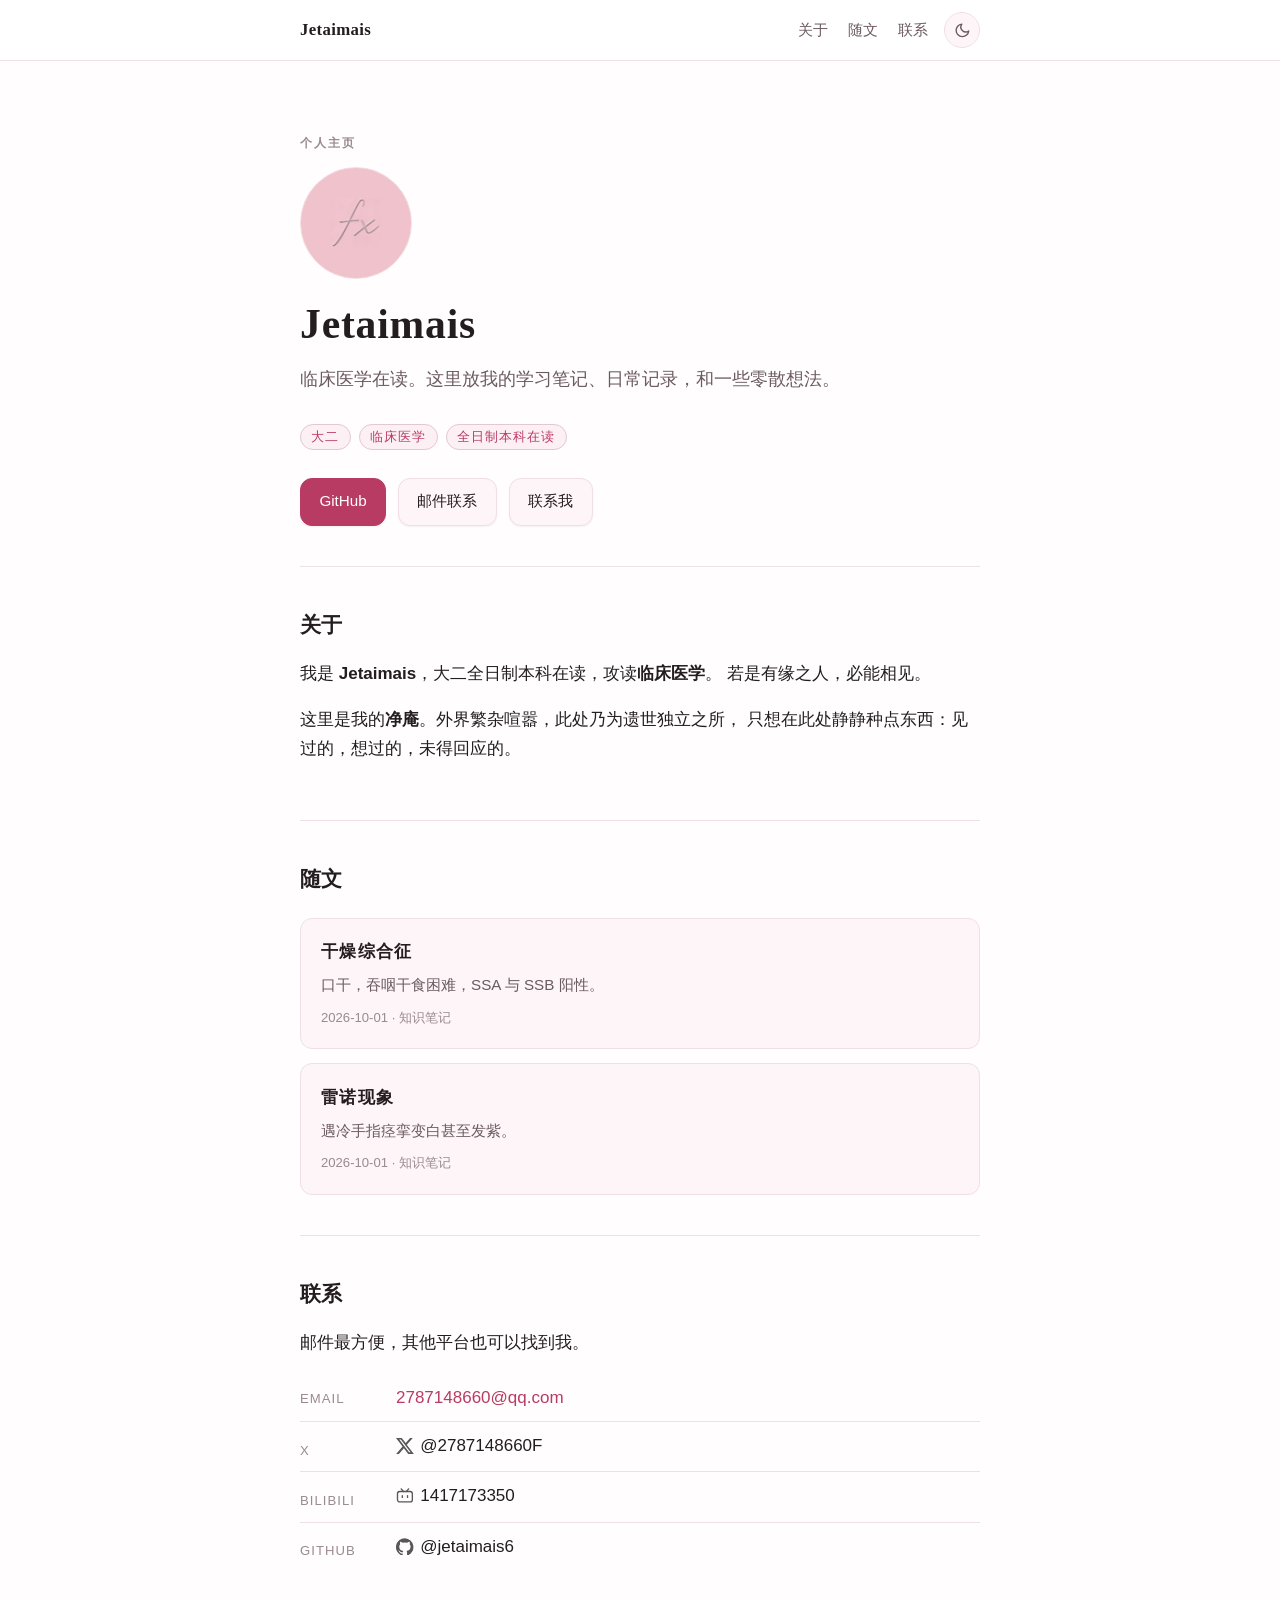
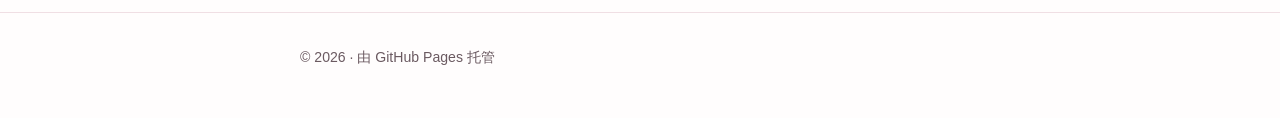
==== index.html @ 8ad76a88 "显示名称改为 Jetaimais（账号 ID 与域名保持 jetaimais6）" ====
<!DOCTYPE html>
<html lang="zh-CN">
<head>
<meta charset="UTF-8">
<meta name="viewport" content="width=device-width, initial-scale=1.0">

<!-- 防主题闪烁：必须在 CSS 之前同步执行，不能改成 defer/async -->
<script>
  (function () {
    try {
      var t = localStorage.getItem('theme');
      if (t === 'light' || t === 'dark') {
        document.documentElement.setAttribute('data-theme', t);
      }
    } catch (e) {}
  })();
</script>

<!-- ============ SEO ============ -->
<title>Jetaimais · 个人主页</title>
<meta name="description" content="Jetaimais —— 临床医学在读。学习笔记、日常记录与零散想法。">
<meta name="author" content="Jetaimais">
<link rel="canonical" href="https://jetaimais6.github.io/">
<meta name="theme-color" content="#fffdfd" media="(prefers-color-scheme: light)">
<meta name="theme-color" content="#1a1417" media="(prefers-color-scheme: dark)">
<meta name="robots" content="index, follow">

<!-- ============ 社交分享卡片 ============ -->
<meta property="og:type" content="website">
<meta property="og:site_name" content="Jetaimais">
<meta property="og:title" content="Jetaimais · 个人主页">
<meta property="og:description" content="临床医学在读。学习笔记、日常记录与零散想法。">
<meta property="og:url" content="https://jetaimais6.github.io/">
<meta property="og:image" content="https://jetaimais6.github.io/assets/og-image.png">
<meta property="og:image:width" content="1200">
<meta property="og:image:height" content="630">
<meta property="og:image:alt" content="Jetaimais 的个人主页">
<meta property="og:locale" content="zh_CN">

<!-- Twitter 用 summary_large_image 才会显示大图 -->
<meta name="twitter:card" content="summary_large_image">
<meta name="twitter:title" content="Jetaimais · 个人主页">
<meta name="twitter:description" content="临床医学在读。学习笔记、日常记录与零散想法。">
<meta name="twitter:image" content="https://jetaimais6.github.io/assets/og-image.png">

<!-- ============ 图标 ============ -->
<link rel="icon" type="image/svg+xml" href="assets/favicon.svg">
<link rel="apple-touch-icon" href="assets/favicon.svg">

<!-- ============ 样式 ============ -->
<!-- 预加载：让浏览器在解析到 <link> 之前就开始下载这两个关键 CSS，
     少一个往返延迟。CSS 是渲染阻塞资源，这一步对首屏影响最直接。 -->
<link rel="preload" href="assets/tokens.css" as="style">
<link rel="preload" href="assets/style.css" as="style">
<link rel="stylesheet" href="assets/tokens.css">
<link rel="stylesheet" href="assets/style.css">

<!-- 主题切换：defer 让它与 HTML 并行下载，且不阻塞渲染 -->
<script src="assets/theme.js" defer></script>

<!-- ============ 结构化数据（帮助搜索引擎理解你是谁） ============ -->
<script type="application/ld+json">
{
  "@context": "https://schema.org",
  "@type": "WebSite",
  "name": "Jetaimais",
  "alternateName": "Jetaimais 的个人主页",
  "description": "临床医学在读。学习笔记、日常记录与零散想法。",
  "url": "https://jetaimais6.github.io/",
  "inLanguage": "zh-CN",
  "author": {
    "@type": "Person",
    "name": "Jetaimais",
    "alternateName": "jetaimais6",
    "jobTitle": "临床医学在读本科生",
    "description": "大二全日制本科在读，攻读临床医学。",
    "url": "https://jetaimais6.github.io/",
    "email": "2787148660@qq.com",
    "sameAs": [
      "https://github.com/jetaimais6",
      "https://x.com/2787148660F",
      "https://space.bilibili.com/1417173350"
    ]
  },
  "contactPoint": {
    "@type": "ContactPoint",
    "email": "2787148660@qq.com",
    "contactType": "个人联系"
  }
}
</script>
</head>
<body>

<!-- 无障碍：键盘用户可用 Tab 直接跳到正文 -->
<a class="skip-link" href="#main">跳到正文</a>

<header class="site-header">
  <div class="wrap header-inner">
    <a class="brand" href="/">Jetaimais</a>

    <nav class="site-nav" aria-label="主导航">
      <a href="#about">关于</a>
      <a href="#essays">随文</a>
      <a href="#contact">联系</a>
    </nav>

    <button class="theme-toggle" type="button" aria-label="切换主题">
      <!-- 月亮：浅色模式点击可切到深色 -->
      <svg class="icon-moon" viewBox="0 0 24 24" fill="none" stroke="currentColor"
           stroke-width="2" stroke-linecap="round" stroke-linejoin="round" aria-hidden="true">
        <path d="M21 12.79A9 9 0 1 1 11.21 3 7 7 0 0 0 21 12.79z"/>
      </svg>
      <!-- 太阳：深色模式点击可切到浅色 -->
      <svg class="icon-sun" viewBox="0 0 24 24" fill="none" stroke="currentColor"
           stroke-width="2" stroke-linecap="round" stroke-linejoin="round" aria-hidden="true">
        <circle cx="12" cy="12" r="4"/>
        <path d="M12 2v2M12 20v2M4.93 4.93l1.41 1.41M17.66 17.66l1.41 1.41M2 12h2M20 12h2M6.34 17.66l-1.41 1.41M19.07 4.93l-1.41 1.41"/>
      </svg>
    </button>
  </div>
</header>

<main id="main">
  <div class="wrap">

    <!-- ============ 首屏 ============ -->
    <section class="hero">
      <p class="eyebrow">个人主页</p>

      <img class="avatar" src="assets/avatar.jpg" alt="Jetaimais 的头像" width="112" height="112">

      <h1>Jetaimais</h1>

      <p class="lead">
        临床医学在读。这里放我的学习笔记、日常记录，和一些零散想法。
      </p>

      <p class="status" role="note">
        <span class="badge">大二</span>
        <span class="badge">临床医学</span>
        <span class="badge">全日制本科在读</span>
      </p>

      <div class="hero-actions">
        <a class="btn btn-primary" href="https://github.com/jetaimais6" rel="me noopener" target="_blank">GitHub</a>
        <!-- 邮件直达按钮：同样由脚本拼接地址（防爬虫）。
             无脚本时 <noscript> 文字为空，由 CSS ::after 补上「邮件联系」。 -->
        <a class="btn js-email" href="#" data-u="2787148660" data-d="qq.com" data-label="邮件联系" rel="me">加载中…</a>
        <noscript><a class="btn noscript-email" href="mailto:2787148660@qq.com"></a></noscript>
        <a class="btn" href="#contact">联系我</a>
      </div>
    </section>

    <!-- ============ 关于 ============ -->
    <section id="about" class="section">
      <h2>关于</h2>
      <p>
        我是 <strong>Jetaimais</strong>，大二全日制本科在读，攻读<strong>临床医学</strong>。
        若是有缘之人，必能相见。
      </p>
      <p>
        这里是我的<strong>净庵</strong>。外界繁杂喧嚣，此处乃为遗世独立之所，
        只想在此处静静种点东西：见过的，想过的，未得回应的。
      </p>
    </section>

    <!-- ============ 随文 ============ -->
    <section id="essays" class="section">
      <h2>随文</h2>

      <ul class="card-list">
        <li class="card">
          <h3><a href="posts/sjogren-syndrome.html">干燥综合征</a></h3>
          <p>口干，吞咽干食困难，SSA 与 SSB 阳性。</p>
          <p class="meta"><time datetime="2026-10-01">2026-10-01</time> · 知识笔记</p>
        </li>
        <li class="card">
          <h3><a href="posts/raynaud-phenomenon.html">雷诺现象</a></h3>
          <p>遇冷手指痉挛变白甚至发紫。</p>
          <p class="meta"><time datetime="2026-10-01">2026-10-01</time> · 知识笔记</p>
        </li>
      </ul>
    </section>

    <!-- ============ 联系 ============ -->
    <section id="contact" class="section">
      <h2>联系</h2>
      <p>邮件最方便，其他平台也可以找到我。</p>
      <ul class="link-list">
        <li>
          <span class="k">Email</span>
          <!-- 邮箱由脚本拼接填入（防爬虫抓取）。无脚本时由下方 noscript 回退。 -->
          <a class="js-email" href="#" data-u="2787148660" data-d="qq.com" rel="me">加载中…</a>
          <noscript><a href="mailto:2787148660@qq.com">2787148660@qq.com</a></noscript>
        </li>
        <li>
          <span class="k">X</span>
          <a href="https://x.com/2787148660F" target="_blank" rel="me noopener" class="icon-link">
            <svg viewBox="0 0 24 24" fill="currentColor" aria-hidden="true" focusable="false"><path d="M18.9 1.2h3.7l-8.1 9.3L24 22.8h-7.5l-5.9-7.7-6.7 7.7H.2l8.6-9.9L0 1.2h7.7l5.3 7 6-7zm-1.3 19.4h2L6.5 3.3H4.4l13.2 17.3z"/></svg>
            <span>@2787148660F</span>
          </a>
        </li>
        <li>
          <span class="k">Bilibili</span>
          <a href="https://space.bilibili.com/1417173350" target="_blank" rel="me noopener" class="icon-link">
            <svg viewBox="0 0 24 24" fill="none" stroke="currentColor" stroke-width="1.8" stroke-linecap="round" stroke-linejoin="round" aria-hidden="true" focusable="false"><rect x="2" y="6" width="20" height="14" rx="3"/><path d="M7 2.5 10 6M17 2.5 14 6"/><path d="M8.5 11.5v2.5M15.5 11.5v2.5"/></svg>
            <span>1417173350</span>
          </a>
        </li>
        <li>
          <span class="k">GitHub</span>
          <a href="https://github.com/jetaimais6" target="_blank" rel="me noopener" class="icon-link">
            <svg viewBox="0 0 24 24" fill="currentColor" aria-hidden="true" focusable="false"><path d="M12 .3a12 12 0 0 0-3.8 23.4c.6.1.8-.3.8-.6v-2.2c-3.3.7-4-1.6-4-1.6-.6-1.4-1.4-1.8-1.4-1.8-1.1-.8.1-.8.1-.8 1.2.1 1.9 1.3 1.9 1.3 1.1 1.9 2.8 1.3 3.5 1 .1-.8.4-1.3.8-1.6-2.7-.3-5.5-1.3-5.5-5.9 0-1.3.5-2.4 1.2-3.2-.1-.3-.5-1.5.1-3.2 0 0 1-.3 3.3 1.2a11.5 11.5 0 0 1 6 0c2.3-1.5 3.3-1.2 3.3-1.2.6 1.7.2 2.9.1 3.2.8.8 1.2 1.9 1.2 3.2 0 4.6-2.8 5.6-5.5 5.9.4.4.8 1.1.8 2.2v3.3c0 .3.2.7.8.6A12 12 0 0 0 12 .3z"/></svg>
            <span>@jetaimais6</span>
          </a>
        </li>
      </ul>
    </section>

  </div>
</main>

<footer class="site-footer">
  <div class="wrap">
    <!-- 年份自动更新 -->
    <p>© <span id="year">2026</span> · 由 GitHub Pages 托管</p>
  </div>
</footer>

<script>
  /* 页脚年份自动更新 */
  document.getElementById('year').textContent = new Date().getFullYear();

  /* 邮箱链接：把用户名与域名拼成完整地址。
     直接写在 HTML 里的 mailto 地址会被垃圾邮件爬虫批量抓取，
     所以拆成 data-u / data-d 两段，运行时再合成。
     带 data-label 的（如首屏按钮）显示为按钮文字，否则显示完整邮箱。 */
  (function () {
    var links = document.querySelectorAll('.js-email');
    for (var i = 0; i < links.length; i++) {
      var el = links[i];
      var addr = el.getAttribute('data-u') + '\u0040' + el.getAttribute('data-d');
      var label = el.getAttribute('data-label');
      el.setAttribute('href', 'mailto:' + addr);
      el.textContent = label || addr;
      if (label) el.setAttribute('title', addr);   /* 悬停可见完整邮箱 */
    }
  })();
</script>

</body>
</html>
---- assets/tokens.css ----
/* ============================================================
   tokens.css —— 设计令牌（Design Tokens）
   参考 AnAcretiondisk9986.github.io 的做法：用「语义化」变量名，
   描述「这是什么」，而不是「这是什么颜色」。
   这样换主题时只改这一处，全站自动跟随。
   ============================================================ */

/* ---------- 浅色主题 ---------- */
:root {
  /* 声明本页配色模式：让滚动条、表单控件、默认背景也跟随 */
  color-scheme: light;

  /* 表面（背景层）—— 带极淡粉调，与头像呼应 */
  --surface:          #fffdfd;
  --surface-raised:   #fdf5f7;   /* 卡片、按钮底色 */
  --surface-sunken:   #f7eaee;   /* 更低的层级 */

  /* 文字 —— 暖调深灰，避免与粉色底冲突的冷灰 */
  --text:             #241d20;
  --text-muted:       #6b5a61;
  --text-faint:       #9a8a91;

  /* 线条 */
  --line:             #f0dfe4;
  --line-strong:      #e2c9d1;

  /* 强调色 —— 粉色系
     浅色主题用较深的玫瑰粉，保证白字对比度达标（≥4.5:1）
     深色主题用较亮的粉，保证在深底上可读 */
  --accent:           #b83b64;
  --accent-hover:     #9d2f53;
  --accent-text:      #ffffff;   /* 强调色之上的文字 */

  /* 粉色浅底（取自头像背景色 #efc1cb），用于标签、徽章等 */
  --surface-tint:     #fdf0f4;

  /* 效果 —— 阴影带一点粉，避免灰影在粉底上发脏 */
  --shadow-sm:        0 1px 2px rgba(90, 40, 58, .06);
  --shadow-md:        0 4px 14px rgba(90, 40, 58, .10);

  /* 尺寸 */
  --radius:           12px;
  --radius-sm:        8px;
  --measure:          720px;     /* 正文最大宽度 */
  --gutter:           1.25rem;
  --header-h:         3.75rem;

  /* 字体 */
  --font-sans: -apple-system, BlinkMacSystemFont, "Segoe UI", "PingFang SC",
               "Hiragino Sans GB", "Microsoft YaHei", "Helvetica Neue", Arial, sans-serif;
  --font-serif: "Noto Serif SC", "Source Han Serif SC", "Songti SC", STSong,
                SimSun, Georgia, serif;
  --font-mono: ui-monospace, SFMono-Regular, "SF Mono", Consolas,
               "Liberation Mono", Menlo, monospace;

  /* 字距：中文标题加宽字距会明显更精致（参考仓库大量使用 0.14–0.22em） */
  --track-label:      .08em;   /* 小标签 */
  --track-title:      .02em;   /* 大标题 */
  --track-eyebrow:    .16em;   /* 眉标（全大写小字） */

  /* 玻璃效果底色（支持 backdrop-filter 时使用） */
  --header-glass:     rgba(255, 255, 255, .88);
}

/* ---------- 深色主题 ----------
   优先跟随手动选择（html[data-theme="dark"]），
   没有手动选择时跟随系统设置 */
@media (prefers-color-scheme: dark) {
  :root:not([data-theme="light"]) {
    color-scheme: dark;
    --surface:        #1a1417;
    --surface-raised: #241a1f;
    --surface-sunken: #120d10;
    --text:           #f2e6ea;
    --text-muted:     #b5a0a8;
    --text-faint:     #857077;
    --line:           #362830;
    --line-strong:    #473640;
    --accent:         #ef8fae;
    --accent-hover:   #f4a7c0;
    --accent-text:    #2a1018;
    --surface-tint:   #2a1d23;
    --shadow-sm:      0 1px 2px rgba(0, 0, 0, .4);
    --shadow-md:      0 4px 14px rgba(0, 0, 0, .5);
    --header-glass:   rgba(26, 20, 23, .88);
  }
}

/* 手动强制深色：优先级最高 */
:root[data-theme="dark"] {
  color-scheme: dark;
  --surface:        #1a1417;
  --surface-raised: #241a1f;
  --surface-sunken: #120d10;
  --text:           #f2e6ea;
  --text-muted:     #b5a0a8;
  --text-faint:     #857077;
  --line:           #362830;
  --line-strong:    #473640;
  --accent:         #ef8fae;
  --accent-hover:   #f4a7c0;
  --accent-text:    #2a1018;
  --surface-tint:   #2a1d23;
  --shadow-sm:      0 1px 2px rgba(0, 0, 0, .4);
  --shadow-md:      0 4px 14px rgba(0, 0, 0, .5);
  --header-glass:   rgba(26, 20, 23, .88);
}

/* 手动强制浅色 */
:root[data-theme="light"] {
  color-scheme: light;
}
---- assets/style.css ----
/* ============================================================
   style.css —— 布局与组件
   颜色/间距/字体全部来自 tokens.css 的语义变量。
   想换配色，改 tokens.css，不要改这里。
   ============================================================ */

/* ---------- 基础 ---------- */
*, *::before, *::after { box-sizing: border-box; }

html {
  scroll-behavior: smooth;
  scroll-padding-top: calc(var(--header-h) + 1rem);  /* 锚点跳转避开吸顶导航 */
  -webkit-text-size-adjust: 100%;
}

body {
  margin: 0;
  background: var(--surface);
  color: var(--text);
  font-family: var(--font-sans);
  font-size: 17px;
  line-height: 1.75;
  -webkit-font-smoothing: antialiased;
  text-rendering: optimizeLegibility;
}

.wrap {
  max-width: var(--measure);
  margin-inline: auto;
  padding-inline: var(--gutter);
}

/* ---------- 链接 ---------- */
a { color: var(--accent); text-decoration: none; }
a:hover { color: var(--accent-hover); text-decoration: underline; }

:focus-visible {
  outline: 2px solid var(--accent);
  outline-offset: 3px;
  border-radius: var(--radius-sm);
}

/* 键盘用户跳过导航 */
.skip-link {
  position: fixed;
  top: -100px;
  left: var(--gutter);
  z-index: 100;
  background: var(--accent);
  color: var(--accent-text);
  padding: .6rem 1rem;
  border-radius: 0 0 var(--radius) var(--radius);
  transition: top .15s ease;
}
.skip-link:focus { top: 0; text-decoration: none; }

/* ---------- 页头 ---------- */
.site-header {
  position: sticky;
  top: 0;
  z-index: 20;
  background: var(--surface);
  border-bottom: 1px solid var(--line);
}

@supports (backdrop-filter: blur(10px)) {
  .site-header {
    background: var(--header-glass);
    backdrop-filter: saturate(180%) blur(10px);
  }
}

.header-inner {
  display: flex;
  align-items: center;
  gap: 1rem;
  min-height: var(--header-h);
}

.brand {
  font-family: var(--font-serif);
  font-weight: 700;
  font-size: 1.05rem;
  letter-spacing: var(--track-title);
  color: var(--text);
  margin-right: auto;      /* 把导航和按钮推到右侧 */
}
.brand:hover { text-decoration: none; color: var(--accent); }

.site-nav { display: flex; gap: 1.25rem; font-size: .95rem; }
.site-nav a { color: var(--text-muted); }
.site-nav a:hover { color: var(--accent); text-decoration: none; }

/* ---------- 主题切换按钮 ---------- */
.theme-toggle {
  display: inline-flex;
  align-items: center;
  justify-content: center;
  width: 2.25rem;
  height: 2.25rem;
  padding: 0;
  border: 1px solid var(--line);
  border-radius: 50%;
  background: var(--surface-raised);
  color: var(--text-muted);
  cursor: pointer;
  transition: color .15s ease, border-color .15s ease, transform .15s ease;
}
.theme-toggle:hover {
  color: var(--accent);
  border-color: var(--accent);
  transform: translateY(-1px);
}
.theme-toggle svg { width: 1.05rem; height: 1.05rem; display: block; }

/* 图标按当前主题显示其一：浅色显示月亮，深色显示太阳 */
.theme-toggle .icon-sun  { display: none; }
.theme-toggle .icon-moon { display: block; }
:root[data-theme="dark"] .theme-toggle .icon-sun  { display: block; }
:root[data-theme="dark"] .theme-toggle .icon-moon { display: none; }
@media (prefers-color-scheme: dark) {
  :root:not([data-theme="light"]) .theme-toggle .icon-sun  { display: block; }
  :root:not([data-theme="light"]) .theme-toggle .icon-moon { display: none; }
}

/* ---------- 眉标（小字标签） ---------- */
.eyebrow {
  font-size: .78rem;
  font-weight: 600;
  letter-spacing: var(--track-eyebrow);
  text-transform: uppercase;
  color: var(--text-faint);
  margin: 0 0 .75rem;
}

/* ---------- 首屏 ---------- */
.hero { padding: 4.5rem 0 2.5rem; }

.avatar {
  border-radius: 50%;
  object-fit: cover;
  margin-bottom: 1.25rem;
  display: block;
  border: 1px solid var(--line);
}

.hero h1 {
  font-family: var(--font-serif);
  font-size: clamp(1.9rem, 5vw, 2.6rem);
  line-height: 1.25;
  letter-spacing: var(--track-title);
  margin: 0 0 .85rem;
  text-wrap: balance;          /* 标题断行更均衡（支持的浏览器生效） */
}

.lead {
  font-size: 1.1rem;
  line-height: 1.8;
  color: var(--text-muted);
  margin: 0 0 1.75rem;
  max-width: 34em;
  text-wrap: pretty;
}
.lead strong { color: var(--text); font-weight: 600; }

/* ---------- 身份标签（大二 / 临床医学 …） ---------- */
.status {
  display: flex;
  flex-wrap: wrap;
  gap: .5rem;
  margin: 0 0 1.75rem;
}

.badge {
  font-size: .8rem;
  line-height: 1.6;
  padding: .1rem .65rem;
  border-radius: 999px;
  color: var(--accent);
  background: var(--surface-tint);
  border: 1px solid var(--line-strong);
  letter-spacing: var(--track-label);
}

/* ---------- 按钮 ---------- */
.hero-actions { display: flex; flex-wrap: wrap; gap: .75rem; }

.btn {
  display: inline-block;
  padding: .6rem 1.15rem;
  border: 1px solid var(--line);
  border-radius: var(--radius);
  color: var(--text);
  font-size: .95rem;
  font-weight: 500;
  background: var(--surface-raised);
  box-shadow: var(--shadow-sm);
  transition: transform .12s ease, border-color .12s ease, box-shadow .12s ease;
}
.btn:hover {
  text-decoration: none;
  transform: translateY(-1px);
  border-color: var(--accent);
  color: var(--accent);
  box-shadow: var(--shadow-md);
}

.btn-primary {
  background: var(--accent);
  border-color: var(--accent);
  color: var(--accent-text);
}
.btn-primary:hover {
  color: var(--accent-text);
  background: var(--accent-hover);
  border-color: var(--accent-hover);
}

/* 邮箱按钮：颜色与其它次要按钮一致，别让默认链接色破坏按钮外观 */
.btn.js-email { color: var(--text); }
.btn.js-email:hover { color: var(--accent); }

/* 无脚本回退：<noscript> 内文字为空，用 CSS 生成内容补上按钮文字。
   用 ::after 是因为脚本禁用时 :empty 仍会匹配，但纯文本放这儿不占位。 */
.noscript-email::after { content: "邮件联系"; }

/* ---------- 内容分区 ---------- */
.section {
  padding: 2.5rem 0;
  border-top: 1px solid var(--line);
}

.section h2 {
  font-family: var(--font-serif);
  font-size: 1.3rem;
  letter-spacing: var(--track-title);
  margin: 0 0 1rem;
}

.section p { margin: 0 0 1rem; }
.muted { color: var(--text-muted); font-size: .95rem; }

/* ---------- 技能标签 ---------- */
.tags {
  list-style: none;
  display: flex;
  flex-wrap: wrap;
  gap: .5rem;
  padding: 0;
  margin: 1.25rem 0 0;
}
.tags li {
  font-size: .85rem;
  padding: .25rem .7rem;
  border: 1px solid var(--line-strong);
  border-radius: 999px;
  color: var(--accent);
  background: var(--surface-tint);
  letter-spacing: var(--track-label);
}

/* ---------- 卡片列表 ---------- */
.card-list {
  list-style: none;
  padding: 0;
  margin: 1.25rem 0 0;
  display: grid;
  gap: .9rem;
}

.card {
  padding: 1.15rem 1.25rem;
  border: 1px solid var(--line);
  border-radius: var(--radius);
  background: var(--surface-raised);
  transition: border-color .12s ease, transform .12s ease, box-shadow .12s ease;
}
.card:hover {
  border-color: var(--accent);
  transform: translateY(-2px);
  box-shadow: var(--shadow-md);
}

.card h3 {
  margin: 0 0 .35rem;
  font-size: 1.05rem;
  letter-spacing: var(--track-label);
}
.card h3 a { color: var(--text); }
.card h3 a:hover { color: var(--accent); }
.card p  { margin: 0; color: var(--text-muted); font-size: .95rem; }
.card .meta {
  margin-top: .5rem;
  font-size: .82rem;
  color: var(--text-faint);
  font-variant-numeric: tabular-nums;
}

/* 待补充内容的卡片（填好后删掉 is-placeholder 类即可） */
.card.is-placeholder { border-style: dashed; }
.card.is-placeholder h3 a { color: var(--text-muted); }

/* ---------- 联系列表 ---------- */
.link-list { list-style: none; padding: 0; margin: 1rem 0 0; }
.link-list li {
  padding: .55rem 0;
  border-bottom: 1px solid var(--line);
  display: flex;
  gap: 1rem;
  align-items: baseline;
}
.link-list li:last-child { border-bottom: 0; }
.link-list .k {
  min-width: 5rem;
  color: var(--text-faint);
  font-size: .82rem;
  text-transform: uppercase;
  letter-spacing: var(--track-label);
}

/* 带图标的链接（X / B站 / GitHub） */
.icon-link {
  display: inline-flex;
  align-items: center;
  gap: .4rem;
  color: var(--text);
}
.icon-link:hover { color: var(--accent); }
.icon-link svg {
  width: 1.05em;
  height: 1.05em;
  flex: none;
  opacity: .75;
}
.icon-link:hover svg { opacity: 1; }

/* ---------- 代码（以后写文章会用到） ---------- */
code, pre { font-family: var(--font-mono); font-size: .9em; }
code {
  background: var(--surface-sunken);
  padding: .15em .4em;
  border-radius: var(--radius-sm);
}
pre {
  background: var(--surface-sunken);
  border: 1px solid var(--line);
  border-radius: var(--radius);
  padding: 1rem 1.15rem;
  overflow-x: auto;
  line-height: 1.6;
}
pre code { background: none; padding: 0; }

/* ---------- 文章页 ---------- */
.article { padding: 3rem 0 1rem; }

.article-header {
  padding-bottom: 1.5rem;
  border-bottom: 1px solid var(--line);
  margin-bottom: 2rem;
}

.article h1 {
  font-family: var(--font-serif);
  font-size: clamp(1.6rem, 4.5vw, 2.2rem);
  line-height: 1.3;
  letter-spacing: var(--track-title);
  margin: 0 0 .75rem;
  text-wrap: balance;
}

.article-meta {
  color: var(--text-faint);
  font-size: .88rem;
  font-variant-numeric: tabular-nums;
}
.article-meta .sep { margin: 0 .5rem; opacity: .6; }

/* 正文：中文行高放宽，段间距大于行距 */
.prose { line-height: 1.9; }
.prose p { margin: 0 0 1.25rem; }
.prose h2 {
  font-family: var(--font-serif);
  font-size: 1.2rem;
  letter-spacing: var(--track-title);
  margin: 2.25rem 0 .85rem;
}
.prose ul, .prose ol { margin: 0 0 1.25rem; padding-left: 1.4rem; }
.prose li { margin-bottom: .4rem; }
.prose strong { font-weight: 600; }
.prose blockquote {
  margin: 1.5rem 0;
  padding: .25rem 0 .25rem 1rem;
  border-left: 3px solid var(--line-strong);
  color: var(--text-muted);
}

/* 文章底部返回链接 */
.article-foot {
  margin-top: 2.5rem;
  padding-top: 1.5rem;
  border-top: 1px solid var(--line);
  font-size: .95rem;
}

/* ---------- 页脚 ---------- */
.site-footer {
  border-top: 1px solid var(--line);
  padding: 2rem 0 3rem;
  color: var(--text-muted);
  font-size: .88rem;
}
.site-footer p { margin: 0; }

/* ---------- 小屏微调 ---------- */
@media (max-width: 520px) {
  body { font-size: 16px; }
  .hero { padding-top: 3rem; }
  .site-nav { gap: .9rem; font-size: .9rem; }
  .link-list li { flex-direction: column; gap: .15rem; }
}

/* ---------- 打印 ---------- */
@media print {
  .site-header, .site-footer, .hero-actions, .theme-toggle { display: none; }
  body { font-size: 12pt; background: #fff; color: #000; }
}

/* ---------- 尊重「减少动效」偏好 ---------- */
@media (prefers-reduced-motion: reduce) {
  html { scroll-behavior: auto; }
  *, *::before, *::after {
    transition-duration: .01ms !important;
    animation-duration: .01ms !important;
    animation-iteration-count: 1 !important;
  }
}
---- assets/tokens.css ----
/* ============================================================
   tokens.css —— 设计令牌（Design Tokens）
   参考 AnAcretiondisk9986.github.io 的做法：用「语义化」变量名，
   描述「这是什么」，而不是「这是什么颜色」。
   这样换主题时只改这一处，全站自动跟随。
   ============================================================ */

/* ---------- 浅色主题 ---------- */
:root {
  /* 声明本页配色模式：让滚动条、表单控件、默认背景也跟随 */
  color-scheme: light;

  /* 表面（背景层）—— 带极淡粉调，与头像呼应 */
  --surface:          #fffdfd;
  --surface-raised:   #fdf5f7;   /* 卡片、按钮底色 */
  --surface-sunken:   #f7eaee;   /* 更低的层级 */

  /* 文字 —— 暖调深灰，避免与粉色底冲突的冷灰 */
  --text:             #241d20;
  --text-muted:       #6b5a61;
  --text-faint:       #9a8a91;

  /* 线条 */
  --line:             #f0dfe4;
  --line-strong:      #e2c9d1;

  /* 强调色 —— 粉色系
     浅色主题用较深的玫瑰粉，保证白字对比度达标（≥4.5:1）
     深色主题用较亮的粉，保证在深底上可读 */
  --accent:           #b83b64;
  --accent-hover:     #9d2f53;
  --accent-text:      #ffffff;   /* 强调色之上的文字 */

  /* 粉色浅底（取自头像背景色 #efc1cb），用于标签、徽章等 */
  --surface-tint:     #fdf0f4;

  /* 效果 —— 阴影带一点粉，避免灰影在粉底上发脏 */
  --shadow-sm:        0 1px 2px rgba(90, 40, 58, .06);
  --shadow-md:        0 4px 14px rgba(90, 40, 58, .10);

  /* 尺寸 */
  --radius:           12px;
  --radius-sm:        8px;
  --measure:          720px;     /* 正文最大宽度 */
  --gutter:           1.25rem;
  --header-h:         3.75rem;

  /* 字体 */
  --font-sans: -apple-system, BlinkMacSystemFont, "Segoe UI", "PingFang SC",
               "Hiragino Sans GB", "Microsoft YaHei", "Helvetica Neue", Arial, sans-serif;
  --font-serif: "Noto Serif SC", "Source Han Serif SC", "Songti SC", STSong,
                SimSun, Georgia, serif;
  --font-mono: ui-monospace, SFMono-Regular, "SF Mono", Consolas,
               "Liberation Mono", Menlo, monospace;

  /* 字距：中文标题加宽字距会明显更精致（参考仓库大量使用 0.14–0.22em） */
  --track-label:      .08em;   /* 小标签 */
  --track-title:      .02em;   /* 大标题 */
  --track-eyebrow:    .16em;   /* 眉标（全大写小字） */

  /* 玻璃效果底色（支持 backdrop-filter 时使用） */
  --header-glass:     rgba(255, 255, 255, .88);
}

/* ---------- 深色主题 ----------
   优先跟随手动选择（html[data-theme="dark"]），
   没有手动选择时跟随系统设置 */
@media (prefers-color-scheme: dark) {
  :root:not([data-theme="light"]) {
    color-scheme: dark;
    --surface:        #1a1417;
    --surface-raised: #241a1f;
    --surface-sunken: #120d10;
    --text:           #f2e6ea;
    --text-muted:     #b5a0a8;
    --text-faint:     #857077;
    --line:           #362830;
    --line-strong:    #473640;
    --accent:         #ef8fae;
    --accent-hover:   #f4a7c0;
    --accent-text:    #2a1018;
    --surface-tint:   #2a1d23;
    --shadow-sm:      0 1px 2px rgba(0, 0, 0, .4);
    --shadow-md:      0 4px 14px rgba(0, 0, 0, .5);
    --header-glass:   rgba(26, 20, 23, .88);
  }
}

/* 手动强制深色：优先级最高 */
:root[data-theme="dark"] {
  color-scheme: dark;
  --surface:        #1a1417;
  --surface-raised: #241a1f;
  --surface-sunken: #120d10;
  --text:           #f2e6ea;
  --text-muted:     #b5a0a8;
  --text-faint:     #857077;
  --line:           #362830;
  --line-strong:    #473640;
  --accent:         #ef8fae;
  --accent-hover:   #f4a7c0;
  --accent-text:    #2a1018;
  --surface-tint:   #2a1d23;
  --shadow-sm:      0 1px 2px rgba(0, 0, 0, .4);
  --shadow-md:      0 4px 14px rgba(0, 0, 0, .5);
  --header-glass:   rgba(26, 20, 23, .88);
}

/* 手动强制浅色 */
:root[data-theme="light"] {
  color-scheme: light;
}
---- assets/style.css ----
/* ============================================================
   style.css —— 布局与组件
   颜色/间距/字体全部来自 tokens.css 的语义变量。
   想换配色，改 tokens.css，不要改这里。
   ============================================================ */

/* ---------- 基础 ---------- */
*, *::before, *::after { box-sizing: border-box; }

html {
  scroll-behavior: smooth;
  scroll-padding-top: calc(var(--header-h) + 1rem);  /* 锚点跳转避开吸顶导航 */
  -webkit-text-size-adjust: 100%;
}

body {
  margin: 0;
  background: var(--surface);
  color: var(--text);
  font-family: var(--font-sans);
  font-size: 17px;
  line-height: 1.75;
  -webkit-font-smoothing: antialiased;
  text-rendering: optimizeLegibility;
}

.wrap {
  max-width: var(--measure);
  margin-inline: auto;
  padding-inline: var(--gutter);
}

/* ---------- 链接 ---------- */
a { color: var(--accent); text-decoration: none; }
a:hover { color: var(--accent-hover); text-decoration: underline; }

:focus-visible {
  outline: 2px solid var(--accent);
  outline-offset: 3px;
  border-radius: var(--radius-sm);
}

/* 键盘用户跳过导航 */
.skip-link {
  position: fixed;
  top: -100px;
  left: var(--gutter);
  z-index: 100;
  background: var(--accent);
  color: var(--accent-text);
  padding: .6rem 1rem;
  border-radius: 0 0 var(--radius) var(--radius);
  transition: top .15s ease;
}
.skip-link:focus { top: 0; text-decoration: none; }

/* ---------- 页头 ---------- */
.site-header {
  position: sticky;
  top: 0;
  z-index: 20;
  background: var(--surface);
  border-bottom: 1px solid var(--line);
}

@supports (backdrop-filter: blur(10px)) {
  .site-header {
    background: var(--header-glass);
    backdrop-filter: saturate(180%) blur(10px);
  }
}

.header-inner {
  display: flex;
  align-items: center;
  gap: 1rem;
  min-height: var(--header-h);
}

.brand {
  font-family: var(--font-serif);
  font-weight: 700;
  font-size: 1.05rem;
  letter-spacing: var(--track-title);
  color: var(--text);
  margin-right: auto;      /* 把导航和按钮推到右侧 */
}
.brand:hover { text-decoration: none; color: var(--accent); }

.site-nav { display: flex; gap: 1.25rem; font-size: .95rem; }
.site-nav a { color: var(--text-muted); }
.site-nav a:hover { color: var(--accent); text-decoration: none; }

/* ---------- 主题切换按钮 ---------- */
.theme-toggle {
  display: inline-flex;
  align-items: center;
  justify-content: center;
  width: 2.25rem;
  height: 2.25rem;
  padding: 0;
  border: 1px solid var(--line);
  border-radius: 50%;
  background: var(--surface-raised);
  color: var(--text-muted);
  cursor: pointer;
  transition: color .15s ease, border-color .15s ease, transform .15s ease;
}
.theme-toggle:hover {
  color: var(--accent);
  border-color: var(--accent);
  transform: translateY(-1px);
}
.theme-toggle svg { width: 1.05rem; height: 1.05rem; display: block; }

/* 图标按当前主题显示其一：浅色显示月亮，深色显示太阳 */
.theme-toggle .icon-sun  { display: none; }
.theme-toggle .icon-moon { display: block; }
:root[data-theme="dark"] .theme-toggle .icon-sun  { display: block; }
:root[data-theme="dark"] .theme-toggle .icon-moon { display: none; }
@media (prefers-color-scheme: dark) {
  :root:not([data-theme="light"]) .theme-toggle .icon-sun  { display: block; }
  :root:not([data-theme="light"]) .theme-toggle .icon-moon { display: none; }
}

/* ---------- 眉标（小字标签） ---------- */
.eyebrow {
  font-size: .78rem;
  font-weight: 600;
  letter-spacing: var(--track-eyebrow);
  text-transform: uppercase;
  color: var(--text-faint);
  margin: 0 0 .75rem;
}

/* ---------- 首屏 ---------- */
.hero { padding: 4.5rem 0 2.5rem; }

.avatar {
  border-radius: 50%;
  object-fit: cover;
  margin-bottom: 1.25rem;
  display: block;
  border: 1px solid var(--line);
}

.hero h1 {
  font-family: var(--font-serif);
  font-size: clamp(1.9rem, 5vw, 2.6rem);
  line-height: 1.25;
  letter-spacing: var(--track-title);
  margin: 0 0 .85rem;
  text-wrap: balance;          /* 标题断行更均衡（支持的浏览器生效） */
}

.lead {
  font-size: 1.1rem;
  line-height: 1.8;
  color: var(--text-muted);
  margin: 0 0 1.75rem;
  max-width: 34em;
  text-wrap: pretty;
}
.lead strong { color: var(--text); font-weight: 600; }

/* ---------- 身份标签（大二 / 临床医学 …） ---------- */
.status {
  display: flex;
  flex-wrap: wrap;
  gap: .5rem;
  margin: 0 0 1.75rem;
}

.badge {
  font-size: .8rem;
  line-height: 1.6;
  padding: .1rem .65rem;
  border-radius: 999px;
  color: var(--accent);
  background: var(--surface-tint);
  border: 1px solid var(--line-strong);
  letter-spacing: var(--track-label);
}

/* ---------- 按钮 ---------- */
.hero-actions { display: flex; flex-wrap: wrap; gap: .75rem; }

.btn {
  display: inline-block;
  padding: .6rem 1.15rem;
  border: 1px solid var(--line);
  border-radius: var(--radius);
  color: var(--text);
  font-size: .95rem;
  font-weight: 500;
  background: var(--surface-raised);
  box-shadow: var(--shadow-sm);
  transition: transform .12s ease, border-color .12s ease, box-shadow .12s ease;
}
.btn:hover {
  text-decoration: none;
  transform: translateY(-1px);
  border-color: var(--accent);
  color: var(--accent);
  box-shadow: var(--shadow-md);
}

.btn-primary {
  background: var(--accent);
  border-color: var(--accent);
  color: var(--accent-text);
}
.btn-primary:hover {
  color: var(--accent-text);
  background: var(--accent-hover);
  border-color: var(--accent-hover);
}

/* 邮箱按钮：颜色与其它次要按钮一致，别让默认链接色破坏按钮外观 */
.btn.js-email { color: var(--text); }
.btn.js-email:hover { color: var(--accent); }

/* 无脚本回退：<noscript> 内文字为空，用 CSS 生成内容补上按钮文字。
   用 ::after 是因为脚本禁用时 :empty 仍会匹配，但纯文本放这儿不占位。 */
.noscript-email::after { content: "邮件联系"; }

/* ---------- 内容分区 ---------- */
.section {
  padding: 2.5rem 0;
  border-top: 1px solid var(--line);
}

.section h2 {
  font-family: var(--font-serif);
  font-size: 1.3rem;
  letter-spacing: var(--track-title);
  margin: 0 0 1rem;
}

.section p { margin: 0 0 1rem; }
.muted { color: var(--text-muted); font-size: .95rem; }

/* ---------- 技能标签 ---------- */
.tags {
  list-style: none;
  display: flex;
  flex-wrap: wrap;
  gap: .5rem;
  padding: 0;
  margin: 1.25rem 0 0;
}
.tags li {
  font-size: .85rem;
  padding: .25rem .7rem;
  border: 1px solid var(--line-strong);
  border-radius: 999px;
  color: var(--accent);
  background: var(--surface-tint);
  letter-spacing: var(--track-label);
}

/* ---------- 卡片列表 ---------- */
.card-list {
  list-style: none;
  padding: 0;
  margin: 1.25rem 0 0;
  display: grid;
  gap: .9rem;
}

.card {
  padding: 1.15rem 1.25rem;
  border: 1px solid var(--line);
  border-radius: var(--radius);
  background: var(--surface-raised);
  transition: border-color .12s ease, transform .12s ease, box-shadow .12s ease;
}
.card:hover {
  border-color: var(--accent);
  transform: translateY(-2px);
  box-shadow: var(--shadow-md);
}

.card h3 {
  margin: 0 0 .35rem;
  font-size: 1.05rem;
  letter-spacing: var(--track-label);
}
.card h3 a { color: var(--text); }
.card h3 a:hover { color: var(--accent); }
.card p  { margin: 0; color: var(--text-muted); font-size: .95rem; }
.card .meta {
  margin-top: .5rem;
  font-size: .82rem;
  color: var(--text-faint);
  font-variant-numeric: tabular-nums;
}

/* 待补充内容的卡片（填好后删掉 is-placeholder 类即可） */
.card.is-placeholder { border-style: dashed; }
.card.is-placeholder h3 a { color: var(--text-muted); }

/* ---------- 联系列表 ---------- */
.link-list { list-style: none; padding: 0; margin: 1rem 0 0; }
.link-list li {
  padding: .55rem 0;
  border-bottom: 1px solid var(--line);
  display: flex;
  gap: 1rem;
  align-items: baseline;
}
.link-list li:last-child { border-bottom: 0; }
.link-list .k {
  min-width: 5rem;
  color: var(--text-faint);
  font-size: .82rem;
  text-transform: uppercase;
  letter-spacing: var(--track-label);
}

/* 带图标的链接（X / B站 / GitHub） */
.icon-link {
  display: inline-flex;
  align-items: center;
  gap: .4rem;
  color: var(--text);
}
.icon-link:hover { color: var(--accent); }
.icon-link svg {
  width: 1.05em;
  height: 1.05em;
  flex: none;
  opacity: .75;
}
.icon-link:hover svg { opacity: 1; }

/* ---------- 代码（以后写文章会用到） ---------- */
code, pre { font-family: var(--font-mono); font-size: .9em; }
code {
  background: var(--surface-sunken);
  padding: .15em .4em;
  border-radius: var(--radius-sm);
}
pre {
  background: var(--surface-sunken);
  border: 1px solid var(--line);
  border-radius: var(--radius);
  padding: 1rem 1.15rem;
  overflow-x: auto;
  line-height: 1.6;
}
pre code { background: none; padding: 0; }

/* ---------- 文章页 ---------- */
.article { padding: 3rem 0 1rem; }

.article-header {
  padding-bottom: 1.5rem;
  border-bottom: 1px solid var(--line);
  margin-bottom: 2rem;
}

.article h1 {
  font-family: var(--font-serif);
  font-size: clamp(1.6rem, 4.5vw, 2.2rem);
  line-height: 1.3;
  letter-spacing: var(--track-title);
  margin: 0 0 .75rem;
  text-wrap: balance;
}

.article-meta {
  color: var(--text-faint);
  font-size: .88rem;
  font-variant-numeric: tabular-nums;
}
.article-meta .sep { margin: 0 .5rem; opacity: .6; }

/* 正文：中文行高放宽，段间距大于行距 */
.prose { line-height: 1.9; }
.prose p { margin: 0 0 1.25rem; }
.prose h2 {
  font-family: var(--font-serif);
  font-size: 1.2rem;
  letter-spacing: var(--track-title);
  margin: 2.25rem 0 .85rem;
}
.prose ul, .prose ol { margin: 0 0 1.25rem; padding-left: 1.4rem; }
.prose li { margin-bottom: .4rem; }
.prose strong { font-weight: 600; }
.prose blockquote {
  margin: 1.5rem 0;
  padding: .25rem 0 .25rem 1rem;
  border-left: 3px solid var(--line-strong);
  color: var(--text-muted);
}

/* 文章底部返回链接 */
.article-foot {
  margin-top: 2.5rem;
  padding-top: 1.5rem;
  border-top: 1px solid var(--line);
  font-size: .95rem;
}

/* ---------- 页脚 ---------- */
.site-footer {
  border-top: 1px solid var(--line);
  padding: 2rem 0 3rem;
  color: var(--text-muted);
  font-size: .88rem;
}
.site-footer p { margin: 0; }

/* ---------- 小屏微调 ---------- */
@media (max-width: 520px) {
  body { font-size: 16px; }
  .hero { padding-top: 3rem; }
  .site-nav { gap: .9rem; font-size: .9rem; }
  .link-list li { flex-direction: column; gap: .15rem; }
}

/* ---------- 打印 ---------- */
@media print {
  .site-header, .site-footer, .hero-actions, .theme-toggle { display: none; }
  body { font-size: 12pt; background: #fff; color: #000; }
}

/* ---------- 尊重「减少动效」偏好 ---------- */
@media (prefers-reduced-motion: reduce) {
  html { scroll-behavior: auto; }
  *, *::before, *::after {
    transition-duration: .01ms !important;
    animation-duration: .01ms !important;
    animation-iteration-count: 1 !important;
  }
}
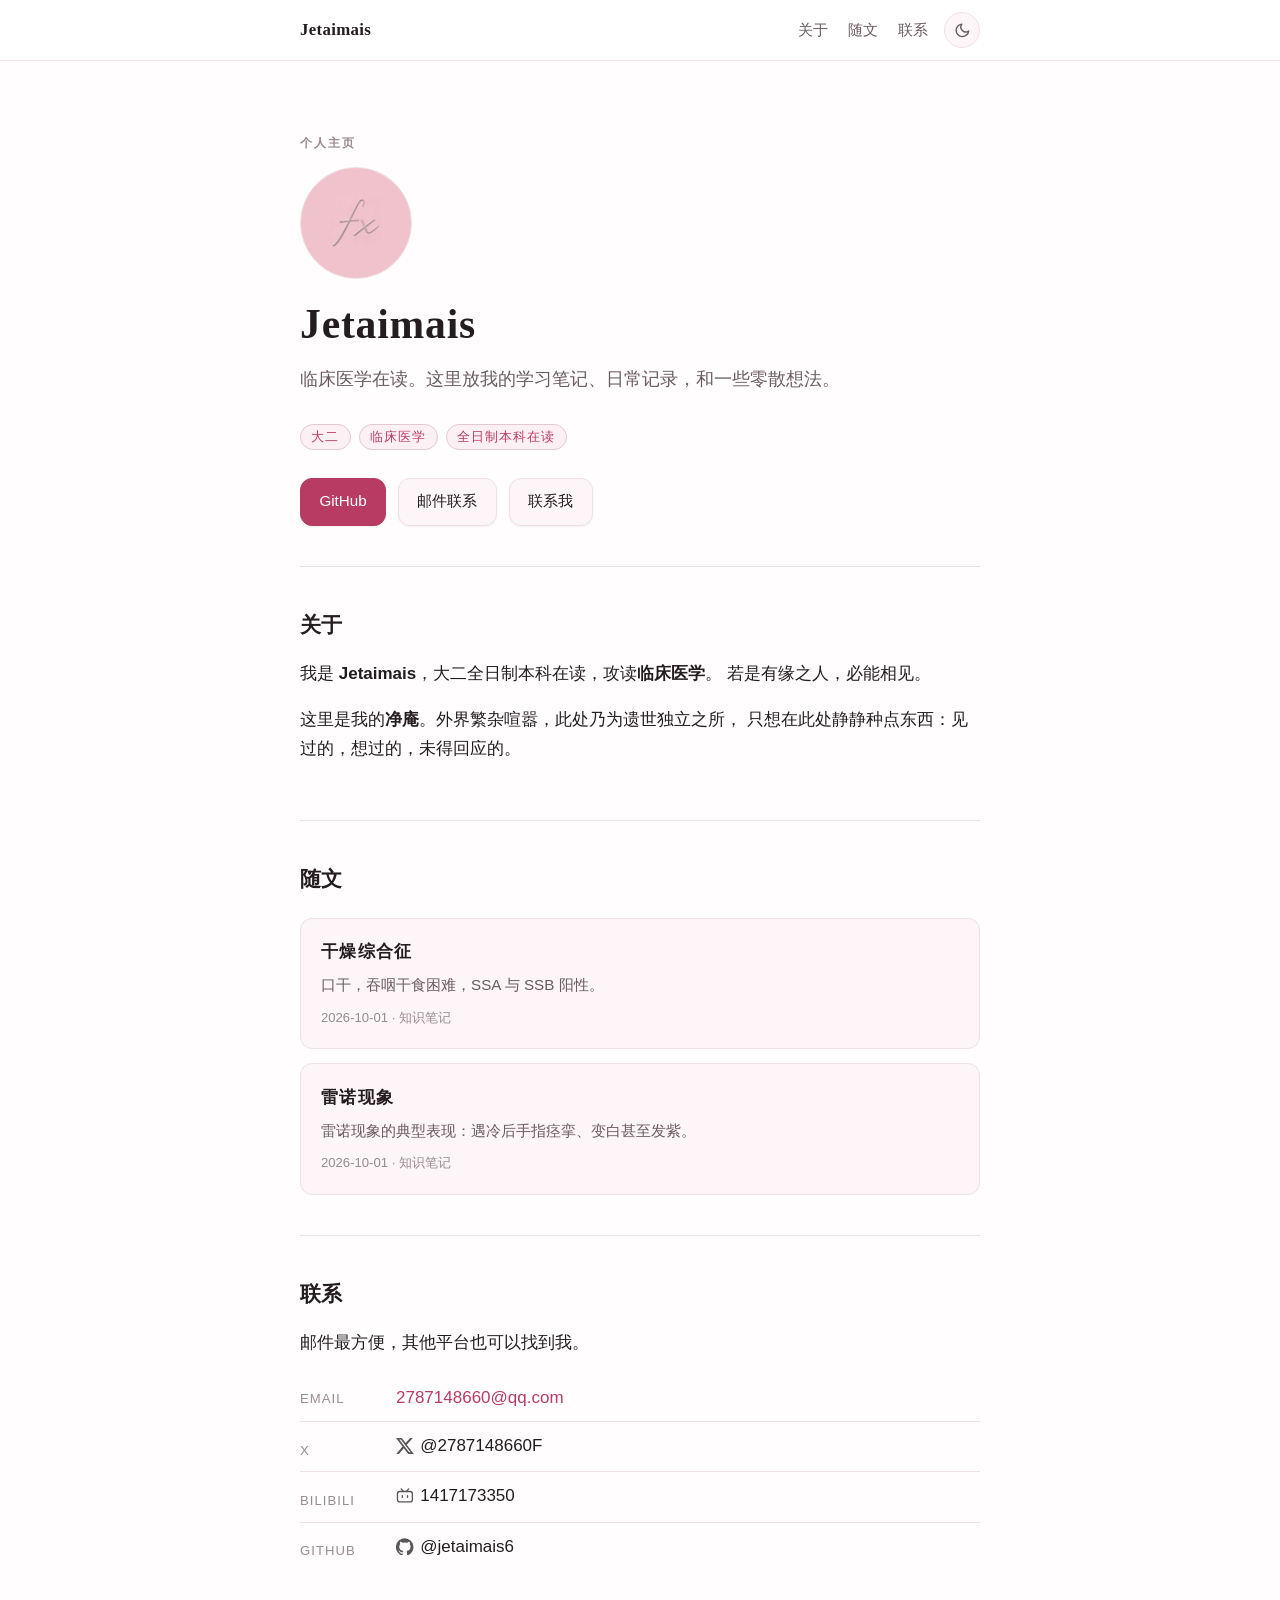
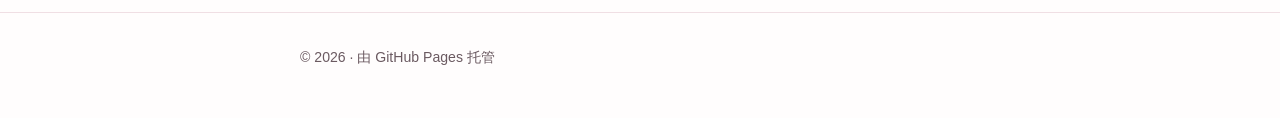
==== commit ce1bd93b: "??????:Markdown ?? + ???? + ????(? RSS)" ====
--- a/index.html
+++ b/index.html
@@ -46,6 +46,7 @@
 <!-- ============ 图标 ============ -->
 <link rel="icon" type="image/svg+xml" href="assets/favicon.svg">
 <link rel="apple-touch-icon" href="assets/favicon.svg">
+<link rel="alternate" type="application/rss+xml" title="Jetaimais" href="https://jetaimais6.github.io/feed.xml">
 
 <!-- ============ 样式 ============ -->
 <!-- 预加载：让浏览器在解析到 <link> 之前就开始下载这两个关键 CSS，
@@ -169,18 +170,21 @@
     <section id="essays" class="section">
       <h2>随文</h2>
 
+      <!-- AUTO:CARDS:START -->
+      <!-- 本区域由构建脚本生成，请勿手改；加文章请改 content/*.md -->
       <ul class="card-list">
-        <li class="card">
-          <h3><a href="posts/sjogren-syndrome.html">干燥综合征</a></h3>
-          <p>口干，吞咽干食困难，SSA 与 SSB 阳性。</p>
-          <p class="meta"><time datetime="2026-10-01">2026-10-01</time> · 知识笔记</p>
-        </li>
-        <li class="card">
-          <h3><a href="posts/raynaud-phenomenon.html">雷诺现象</a></h3>
-          <p>遇冷手指痉挛变白甚至发紫。</p>
-          <p class="meta"><time datetime="2026-10-01">2026-10-01</time> · 知识笔记</p>
-        </li>
+      <li class="card">
+        <h3><a href="posts/sjogren-syndrome.html">干燥综合征</a></h3>
+        <p>口干，吞咽干食困难，SSA 与 SSB 阳性。</p>
+        <p class="meta"><time datetime="2026-10-01">2026-10-01</time> · 知识笔记</p>
+      </li>
+      <li class="card">
+        <h3><a href="posts/raynaud-phenomenon.html">雷诺现象</a></h3>
+        <p>雷诺现象的典型表现：遇冷后手指痉挛、变白甚至发紫。</p>
+        <p class="meta"><time datetime="2026-10-01">2026-10-01</time> · 知识笔记</p>
+      </li>
       </ul>
+      <!-- AUTO:CARDS:END -->
     </section>
 
     <!-- ============ 联系 ============ -->
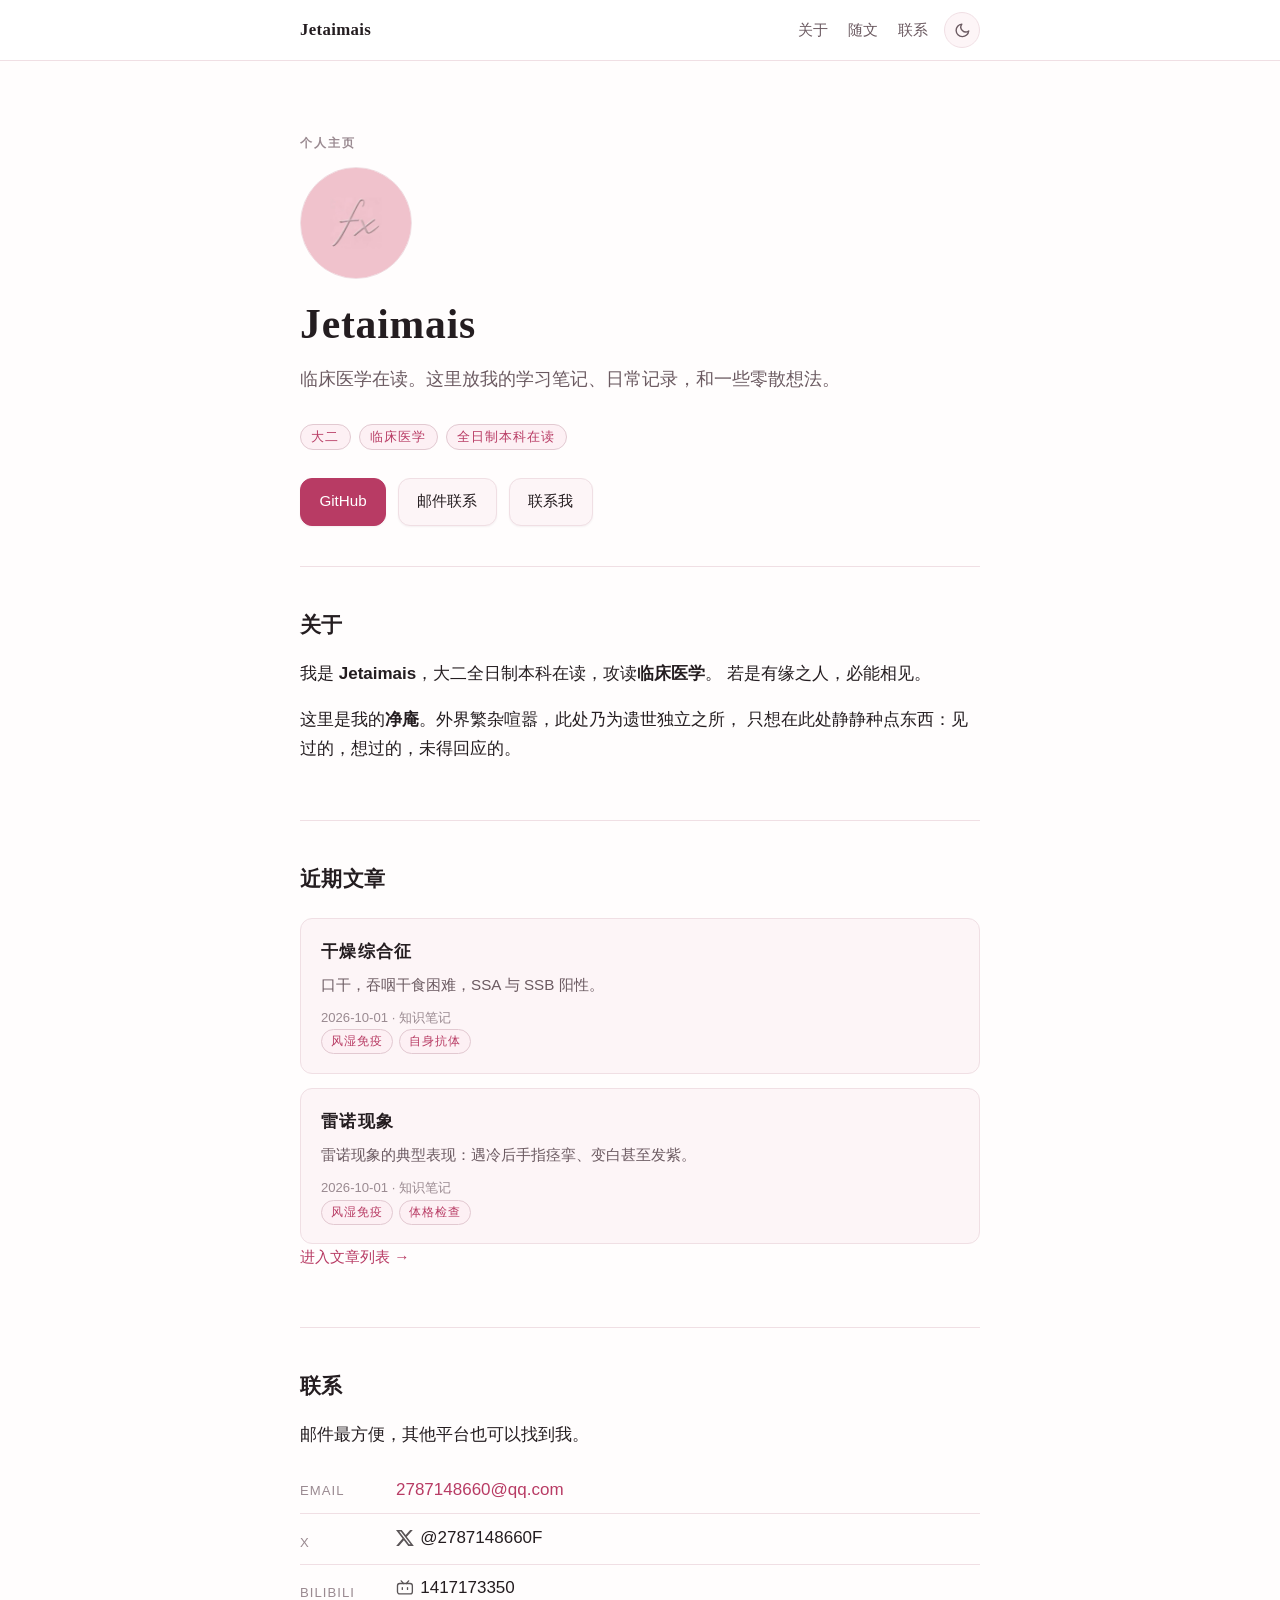
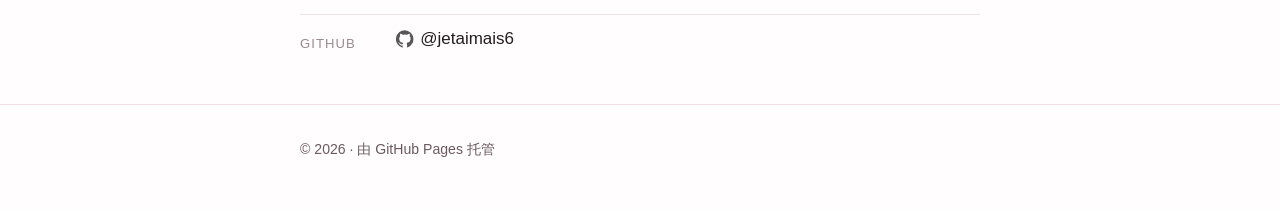
==== commit b32e9161: "???????????:???? + ???? + RSS" ====
--- a/index.html
+++ b/index.html
@@ -166,9 +166,9 @@
       </p>
     </section>
 
-    <!-- ============ 随文 ============ -->
+    <!-- ============ 近期文章 ============ -->
     <section id="essays" class="section">
-      <h2>随文</h2>
+      <h2>近期文章</h2>
 
       <!-- AUTO:CARDS:START -->
       <!-- 本区域由构建脚本生成，请勿手改；加文章请改 content/*.md -->
@@ -177,13 +177,16 @@
         <h3><a href="posts/sjogren-syndrome.html">干燥综合征</a></h3>
         <p>口干，吞咽干食困难，SSA 与 SSB 阳性。</p>
         <p class="meta"><time datetime="2026-10-01">2026-10-01</time> · 知识笔记</p>
+        <p class="tags-inline"><a class="tag" href="tools/tags/%E9%A3%8E%E6%B9%BF%E5%85%8D%E7%96%AB/">风湿免疫</a><a class="tag" href="tools/tags/%E8%87%AA%E8%BA%AB%E6%8A%97%E4%BD%93/">自身抗体</a></p>
       </li>
       <li class="card">
         <h3><a href="posts/raynaud-phenomenon.html">雷诺现象</a></h3>
         <p>雷诺现象的典型表现：遇冷后手指痉挛、变白甚至发紫。</p>
         <p class="meta"><time datetime="2026-10-01">2026-10-01</time> · 知识笔记</p>
+        <p class="tags-inline"><a class="tag" href="tools/tags/%E9%A3%8E%E6%B9%BF%E5%85%8D%E7%96%AB/">风湿免疫</a><a class="tag" href="tools/tags/%E4%BD%93%E6%A0%BC%E6%A3%80%E6%9F%A5/">体格检查</a></p>
       </li>
       </ul>
+            <p class="more-link"><a href="posts/">进入文章列表 →</a></p>
       <!-- AUTO:CARDS:END -->
     </section>
 
--- a/assets/style.css
+++ b/assets/style.css
@@ -90,6 +90,10 @@
 .site-nav { display: flex; gap: 1.25rem; font-size: .95rem; }
 .site-nav a { color: var(--text-muted); }
 .site-nav a:hover { color: var(--accent); text-decoration: none; }
+.site-nav a.is-active {
+  color: var(--accent);
+  font-weight: 600;
+}
 
 /* ---------- 主题切换按钮 ---------- */
 .theme-toggle {
@@ -300,6 +304,74 @@
 .card.is-placeholder { border-style: dashed; }
 .card.is-placeholder h3 a { color: var(--text-muted); }
 
+/* 卡片上的标签 */
+.tags-inline {
+  display: flex;
+  flex-wrap: wrap;
+  gap: .4rem;
+  margin: .6rem 0 0;
+}
+
+.tag {
+  display: inline-block;
+  font-size: .78rem;
+  line-height: 1.7;
+  padding: .05rem .55rem;
+  border: 1px solid var(--line-strong);
+  border-radius: 999px;
+  color: var(--accent);
+  background: var(--surface-tint);
+  letter-spacing: var(--track-label);
+}
+.tag:hover { text-decoration: none; border-color: var(--accent); }
+
+/* 标签云 */
+.tag-cloud {
+  display: flex;
+  flex-wrap: wrap;
+  gap: .5rem;
+  margin: .5rem 0 0;
+}
+.tag-lg { font-size: .9rem; padding: .25rem .8rem; }
+.tag .count { color: var(--text-faint); font-size: .85em; margin-left: .15em; }
+
+/* ---------- 列表页页头 ---------- */
+.page-head { padding: 3.5rem 0 1rem; }
+.page-head h1 {
+  font-family: var(--font-serif);
+  font-size: clamp(1.7rem, 4.5vw, 2.3rem);
+  line-height: 1.25;
+  letter-spacing: var(--track-title);
+  margin: 0 0 .75rem;
+  text-wrap: balance;
+}
+.page-head .lead {
+  font-size: 1.02rem;
+  color: var(--text-muted);
+  margin: 0;
+  max-width: 38em;
+}
+
+/* 「查看全部」链接 */
+.more-link { margin: 1.25rem 0 0; font-size: .95rem; }
+
+/* ---------- 分页 ---------- */
+.pager {
+  display: flex;
+  align-items: center;
+  justify-content: center;
+  gap: .75rem;
+  flex-wrap: wrap;
+  margin-top: 2rem;
+  padding-top: 1.5rem;
+  border-top: 1px solid var(--line);
+}
+.pager-info {
+  font-size: .88rem;
+  color: var(--text-faint);
+  font-variant-numeric: tabular-nums;
+}
+
 /* ---------- 联系列表 ---------- */
 .link-list { list-style: none; padding: 0; margin: 1rem 0 0; }
 .link-list li {
--- a/assets/style.css
+++ b/assets/style.css
@@ -90,6 +90,10 @@
 .site-nav { display: flex; gap: 1.25rem; font-size: .95rem; }
 .site-nav a { color: var(--text-muted); }
 .site-nav a:hover { color: var(--accent); text-decoration: none; }
+.site-nav a.is-active {
+  color: var(--accent);
+  font-weight: 600;
+}
 
 /* ---------- 主题切换按钮 ---------- */
 .theme-toggle {
@@ -300,6 +304,74 @@
 .card.is-placeholder { border-style: dashed; }
 .card.is-placeholder h3 a { color: var(--text-muted); }
 
+/* 卡片上的标签 */
+.tags-inline {
+  display: flex;
+  flex-wrap: wrap;
+  gap: .4rem;
+  margin: .6rem 0 0;
+}
+
+.tag {
+  display: inline-block;
+  font-size: .78rem;
+  line-height: 1.7;
+  padding: .05rem .55rem;
+  border: 1px solid var(--line-strong);
+  border-radius: 999px;
+  color: var(--accent);
+  background: var(--surface-tint);
+  letter-spacing: var(--track-label);
+}
+.tag:hover { text-decoration: none; border-color: var(--accent); }
+
+/* 标签云 */
+.tag-cloud {
+  display: flex;
+  flex-wrap: wrap;
+  gap: .5rem;
+  margin: .5rem 0 0;
+}
+.tag-lg { font-size: .9rem; padding: .25rem .8rem; }
+.tag .count { color: var(--text-faint); font-size: .85em; margin-left: .15em; }
+
+/* ---------- 列表页页头 ---------- */
+.page-head { padding: 3.5rem 0 1rem; }
+.page-head h1 {
+  font-family: var(--font-serif);
+  font-size: clamp(1.7rem, 4.5vw, 2.3rem);
+  line-height: 1.25;
+  letter-spacing: var(--track-title);
+  margin: 0 0 .75rem;
+  text-wrap: balance;
+}
+.page-head .lead {
+  font-size: 1.02rem;
+  color: var(--text-muted);
+  margin: 0;
+  max-width: 38em;
+}
+
+/* 「查看全部」链接 */
+.more-link { margin: 1.25rem 0 0; font-size: .95rem; }
+
+/* ---------- 分页 ---------- */
+.pager {
+  display: flex;
+  align-items: center;
+  justify-content: center;
+  gap: .75rem;
+  flex-wrap: wrap;
+  margin-top: 2rem;
+  padding-top: 1.5rem;
+  border-top: 1px solid var(--line);
+}
+.pager-info {
+  font-size: .88rem;
+  color: var(--text-faint);
+  font-variant-numeric: tabular-nums;
+}
+
 /* ---------- 联系列表 ---------- */
 .link-list { list-style: none; padding: 0; margin: 1rem 0 0; }
 .link-list li {
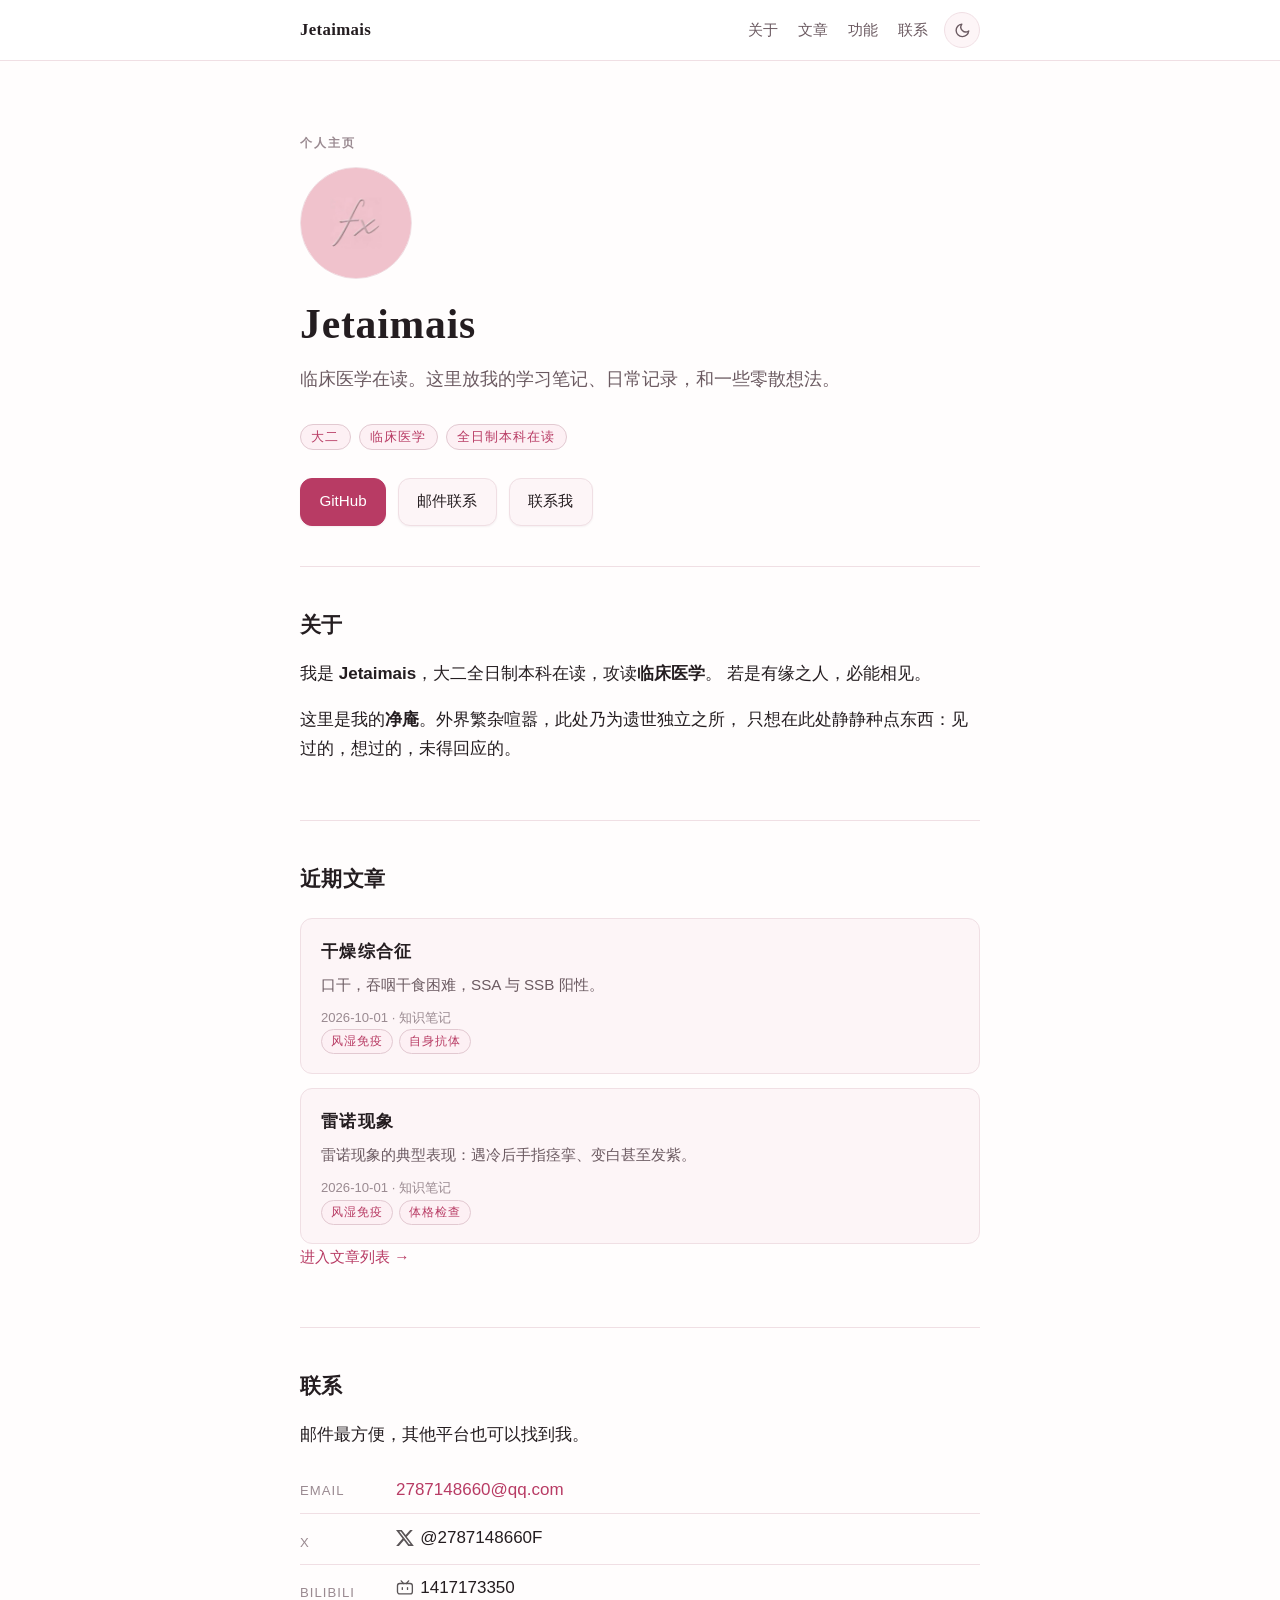
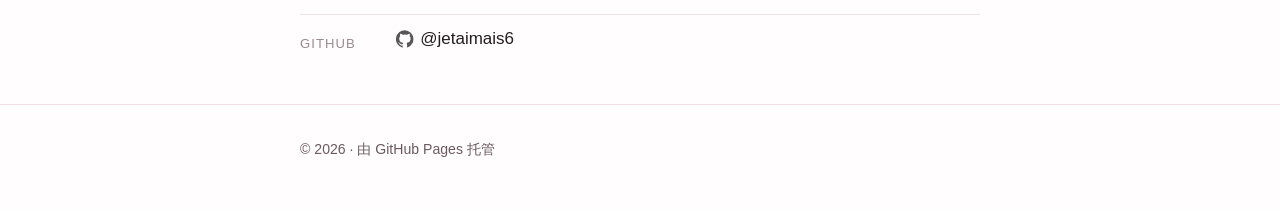
==== commit 2f596a1a: "???????????(?? / ?? / ?? / ??)" ====
--- a/index.html
+++ b/index.html
@@ -102,7 +102,8 @@
 
     <nav class="site-nav" aria-label="主导航">
       <a href="#about">关于</a>
-      <a href="#essays">随文</a>
+      <a href="posts/">文章</a>
+      <a href="tools/">功能</a>
       <a href="#contact">联系</a>
     </nav>
 
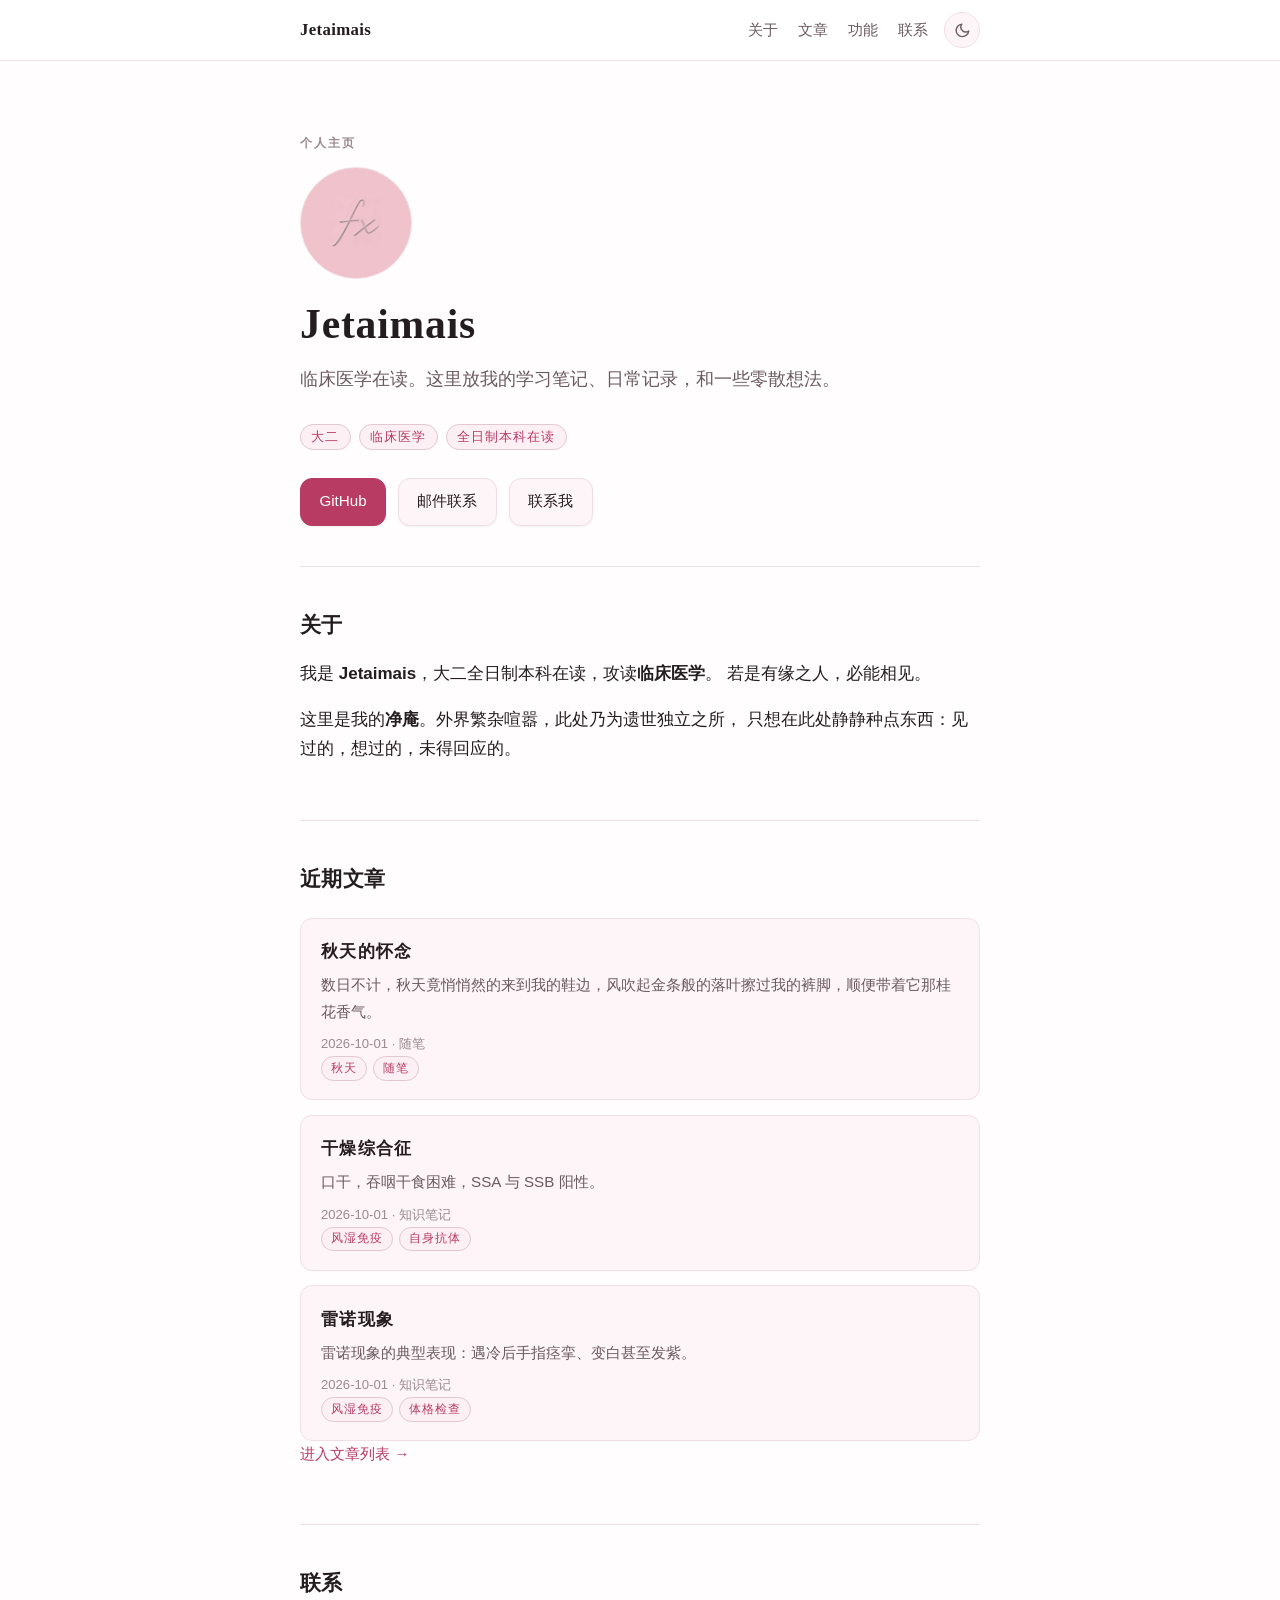
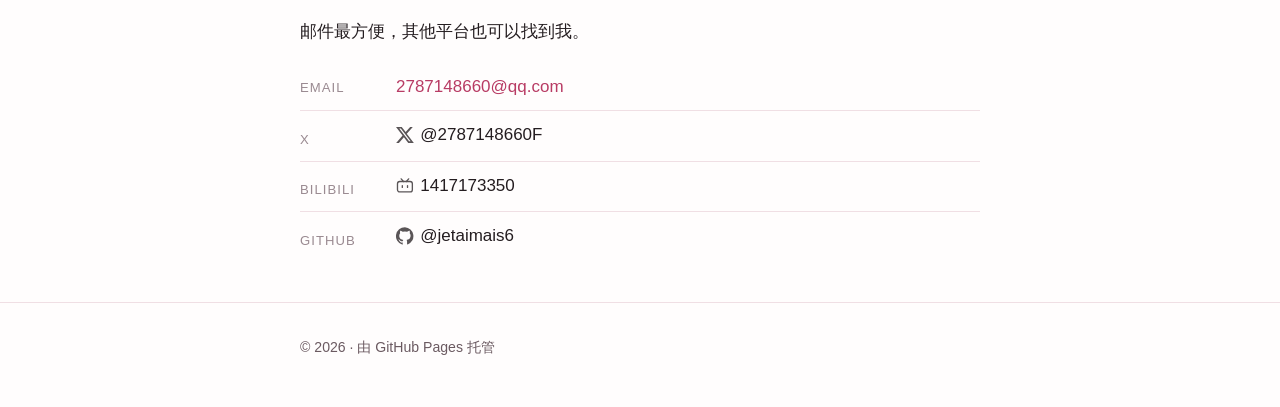
==== commit a36ec2b5: "????:?????" ====
--- a/index.html
+++ b/index.html
@@ -175,6 +175,12 @@
       <!-- 本区域由构建脚本生成，请勿手改；加文章请改 content/*.md -->
       <ul class="card-list">
       <li class="card">
+        <h3><a href="posts/autumn-remembrance.html">秋天的怀念</a></h3>
+        <p>数日不计，秋天竟悄悄然的来到我的鞋边，风吹起金条般的落叶擦过我的裤脚，顺便带着它那桂花香气。</p>
+        <p class="meta"><time datetime="2026-10-01">2026-10-01</time> · 随笔</p>
+        <p class="tags-inline"><a class="tag" href="tools/tags/%E7%A7%8B%E5%A4%A9/">秋天</a><a class="tag" href="tools/tags/%E9%9A%8F%E7%AC%94/">随笔</a></p>
+      </li>
+      <li class="card">
         <h3><a href="posts/sjogren-syndrome.html">干燥综合征</a></h3>
         <p>口干，吞咽干食困难，SSA 与 SSB 阳性。</p>
         <p class="meta"><time datetime="2026-10-01">2026-10-01</time> · 知识笔记</p>
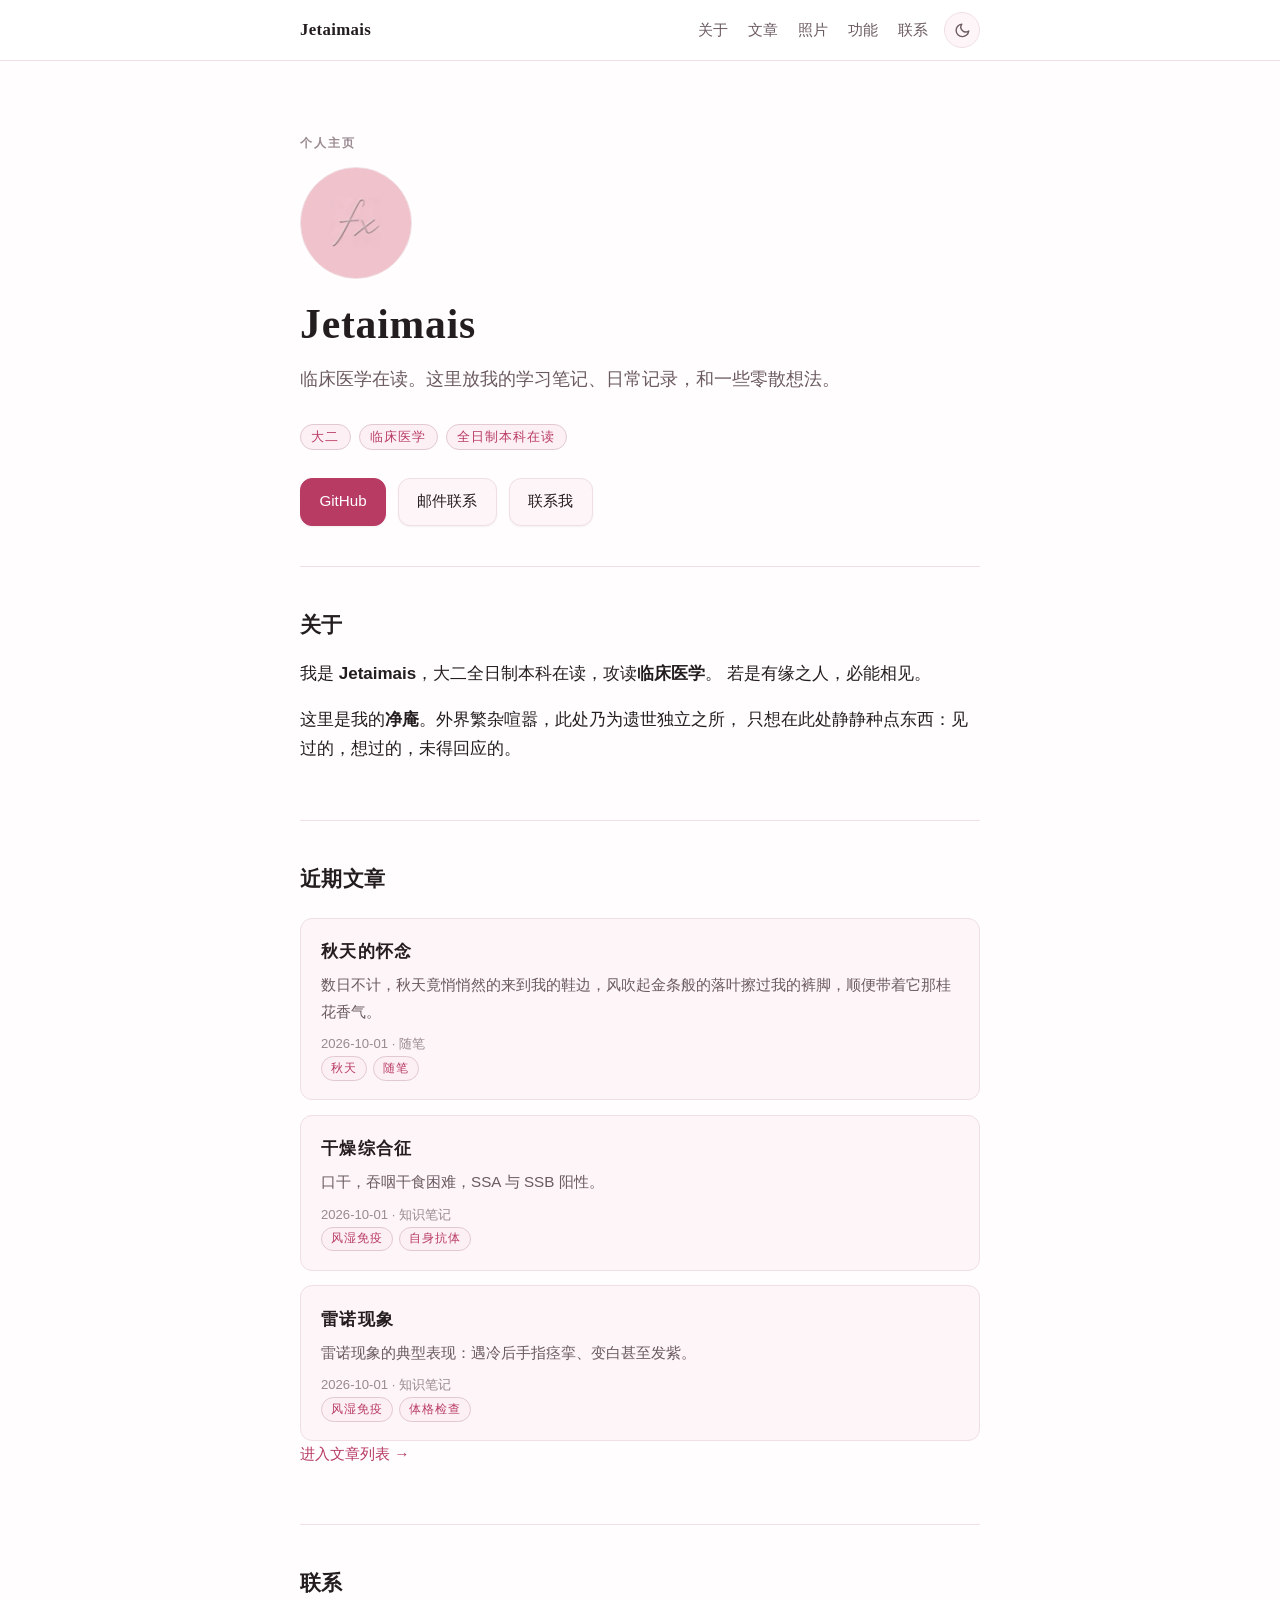
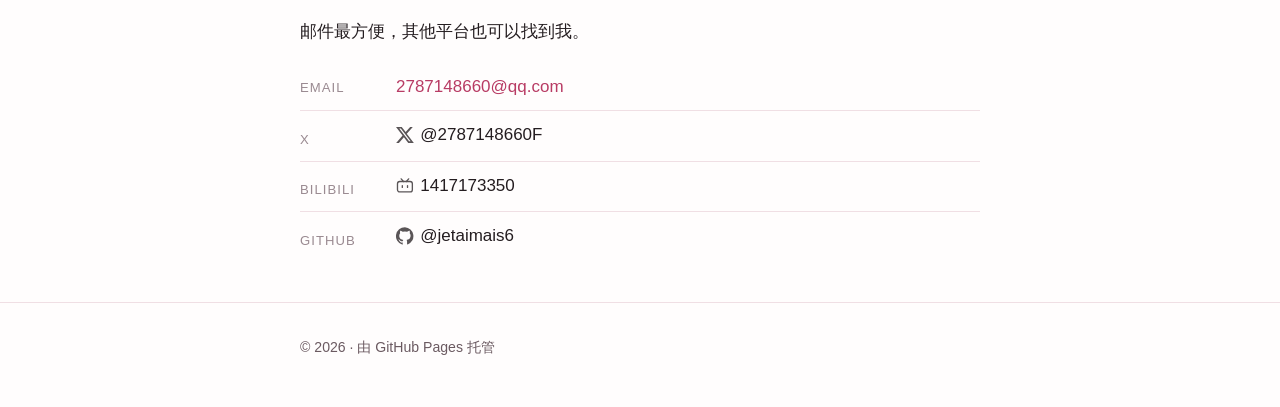
==== commit ded1d189: "??????:??? + ???? + ?????" ====
--- a/index.html
+++ b/index.html
@@ -103,6 +103,7 @@
     <nav class="site-nav" aria-label="主导航">
       <a href="#about">关于</a>
       <a href="posts/">文章</a>
+      <a href="gallery/">照片</a>
       <a href="tools/">功能</a>
       <a href="#contact">联系</a>
     </nav>
--- a/assets/style.css
+++ b/assets/style.css
@@ -372,6 +372,89 @@
   font-variant-numeric: tabular-nums;
 }
 
+/* ---------- 图集 ---------- */
+.photo-grid {
+  display: grid;
+  grid-template-columns: repeat(auto-fill, minmax(220px, 1fr));
+  gap: 1rem;
+  margin-top: 1rem;
+}
+
+.ph { margin: 0; }
+
+.ph-btn {
+  display: block;
+  width: 100%;
+  padding: 0;
+  border: 1px solid var(--line);
+  border-radius: var(--radius);
+  background: var(--surface-raised);
+  cursor: zoom-in;
+  overflow: hidden;
+  transition: border-color .15s ease, transform .15s ease, box-shadow .15s ease;
+}
+.ph-btn:hover {
+  border-color: var(--accent);
+  transform: translateY(-2px);
+  box-shadow: var(--shadow-md);
+}
+.ph-btn img {
+  display: block;
+  width: 100%;
+  height: auto;
+  aspect-ratio: 4 / 5;      /* 统一比例，网格更整齐 */
+  object-fit: cover;
+}
+
+.ph figcaption {
+  padding: .5rem .15rem 0;
+  font-size: .85rem;
+  color: var(--text-muted);
+}
+.ph-title { margin: 0; color: var(--text); font-weight: 600; }
+.ph-caption { margin: .15rem 0 0; }
+.ph-date {
+  margin: .2rem 0 0;
+  font-size: .78rem;
+  color: var(--text-faint);
+  font-variant-numeric: tabular-nums;
+}
+
+/* 点击放大 */
+.lightbox {
+  border: 0;
+  padding: 0;
+  background: transparent;
+  max-width: 96vw;
+  max-height: 96vh;
+}
+.lightbox::backdrop {
+  background: rgba(0, 0, 0, .82);
+}
+.lb-img {
+  display: block;
+  max-width: 96vw;
+  max-height: 92vh;
+  width: auto;
+  height: auto;
+  border-radius: var(--radius);
+}
+.lb-close {
+  position: fixed;
+  top: 1rem;
+  right: 1rem;
+  width: 2.5rem;
+  height: 2.5rem;
+  border: 1px solid rgba(255, 255, 255, .35);
+  border-radius: 50%;
+  background: rgba(0, 0, 0, .45);
+  color: #fff;
+  font-size: 1.4rem;
+  line-height: 1;
+  cursor: pointer;
+}
+.lb-close:hover { background: rgba(0, 0, 0, .7); }
+
 /* ---------- 联系列表 ---------- */
 .link-list { list-style: none; padding: 0; margin: 1rem 0 0; }
 .link-list li {
--- a/assets/style.css
+++ b/assets/style.css
@@ -372,6 +372,89 @@
   font-variant-numeric: tabular-nums;
 }
 
+/* ---------- 图集 ---------- */
+.photo-grid {
+  display: grid;
+  grid-template-columns: repeat(auto-fill, minmax(220px, 1fr));
+  gap: 1rem;
+  margin-top: 1rem;
+}
+
+.ph { margin: 0; }
+
+.ph-btn {
+  display: block;
+  width: 100%;
+  padding: 0;
+  border: 1px solid var(--line);
+  border-radius: var(--radius);
+  background: var(--surface-raised);
+  cursor: zoom-in;
+  overflow: hidden;
+  transition: border-color .15s ease, transform .15s ease, box-shadow .15s ease;
+}
+.ph-btn:hover {
+  border-color: var(--accent);
+  transform: translateY(-2px);
+  box-shadow: var(--shadow-md);
+}
+.ph-btn img {
+  display: block;
+  width: 100%;
+  height: auto;
+  aspect-ratio: 4 / 5;      /* 统一比例，网格更整齐 */
+  object-fit: cover;
+}
+
+.ph figcaption {
+  padding: .5rem .15rem 0;
+  font-size: .85rem;
+  color: var(--text-muted);
+}
+.ph-title { margin: 0; color: var(--text); font-weight: 600; }
+.ph-caption { margin: .15rem 0 0; }
+.ph-date {
+  margin: .2rem 0 0;
+  font-size: .78rem;
+  color: var(--text-faint);
+  font-variant-numeric: tabular-nums;
+}
+
+/* 点击放大 */
+.lightbox {
+  border: 0;
+  padding: 0;
+  background: transparent;
+  max-width: 96vw;
+  max-height: 96vh;
+}
+.lightbox::backdrop {
+  background: rgba(0, 0, 0, .82);
+}
+.lb-img {
+  display: block;
+  max-width: 96vw;
+  max-height: 92vh;
+  width: auto;
+  height: auto;
+  border-radius: var(--radius);
+}
+.lb-close {
+  position: fixed;
+  top: 1rem;
+  right: 1rem;
+  width: 2.5rem;
+  height: 2.5rem;
+  border: 1px solid rgba(255, 255, 255, .35);
+  border-radius: 50%;
+  background: rgba(0, 0, 0, .45);
+  color: #fff;
+  font-size: 1.4rem;
+  line-height: 1;
+  cursor: pointer;
+}
+.lb-close:hover { background: rgba(0, 0, 0, .7); }
+
 /* ---------- 联系列表 ---------- */
 .link-list { list-style: none; padding: 0; margin: 1rem 0 0; }
 .link-list li {
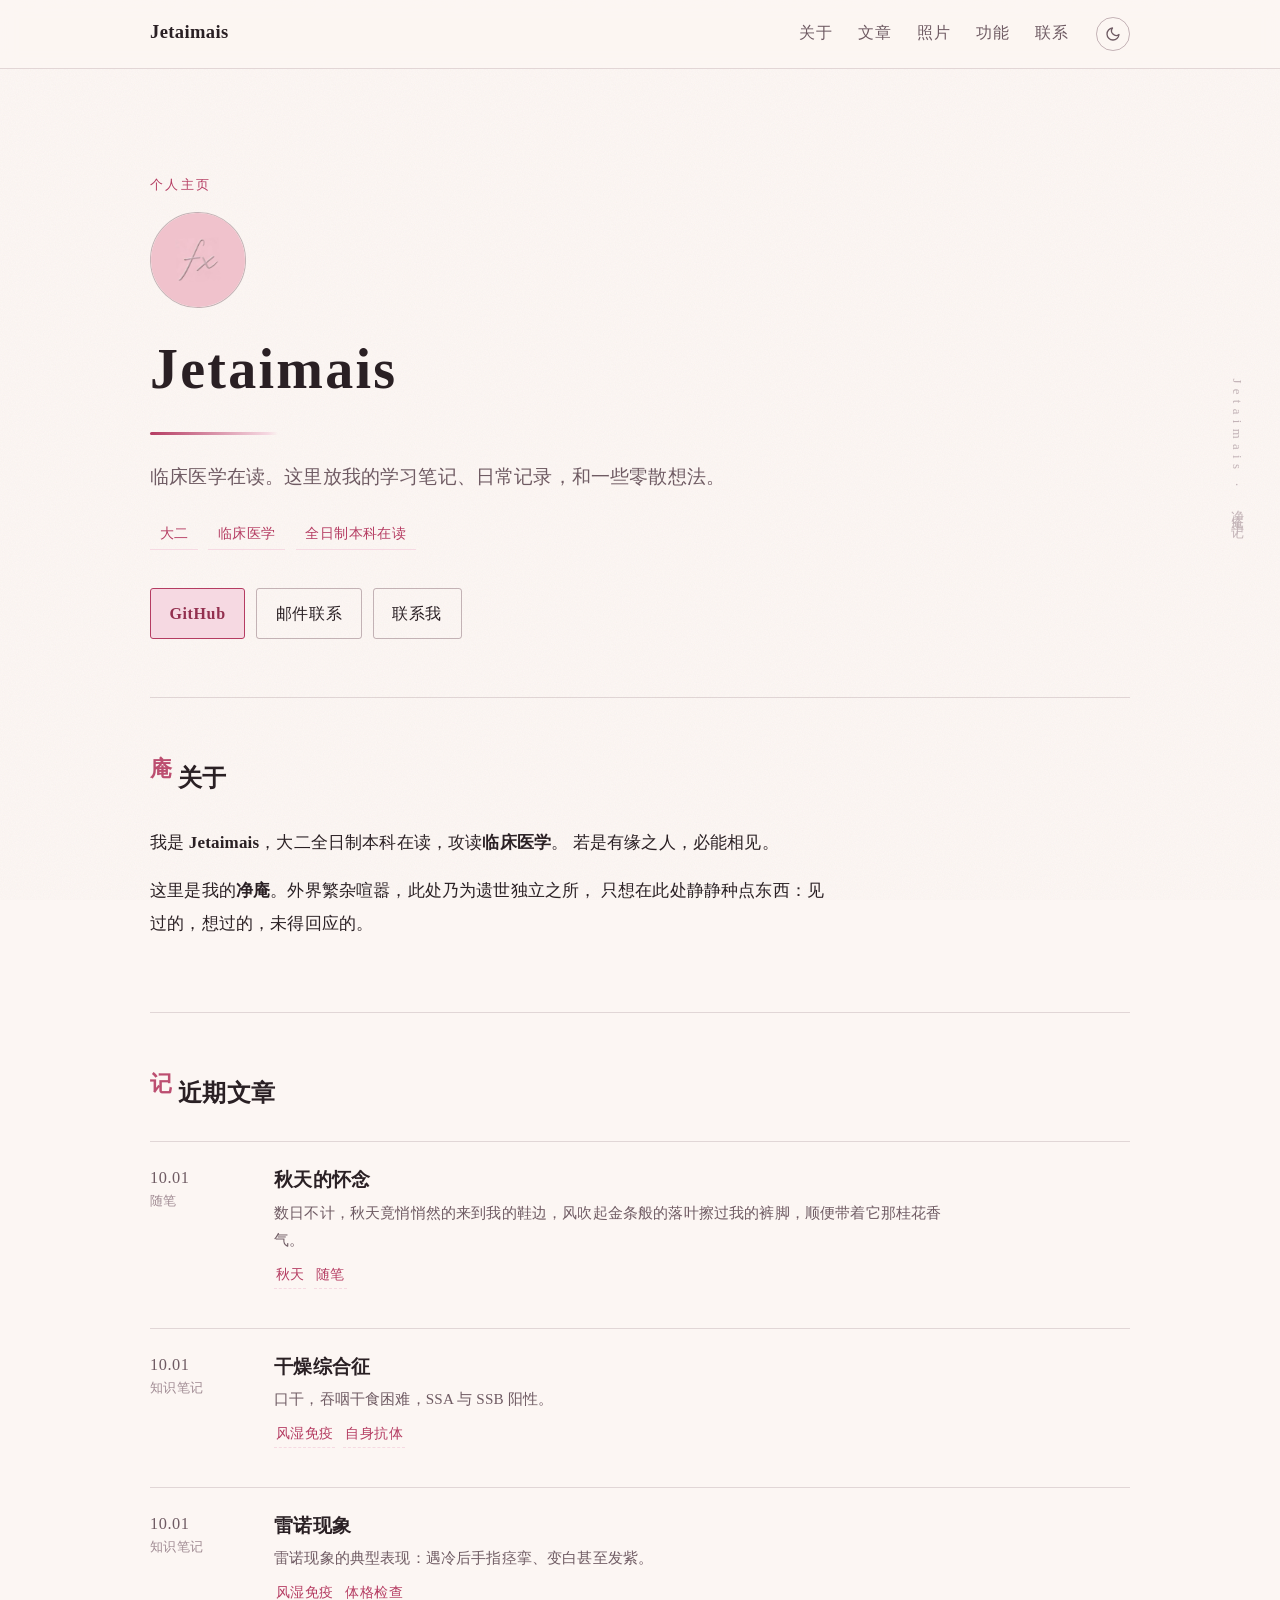
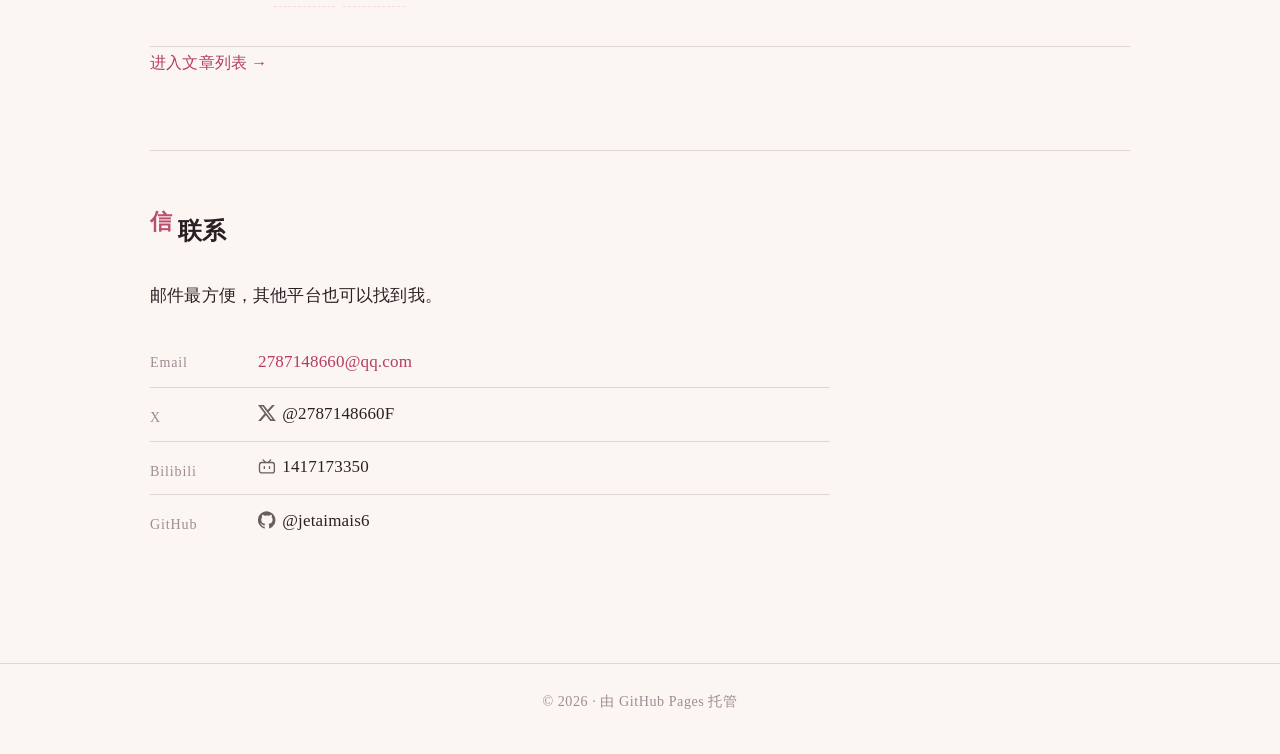
==== commit 9028b510: "重构：全站前端换成「净庵手记」设计（纸墨印 / 衬线+手迹 / 去卡片）" ====
--- a/index.html
+++ b/index.html
@@ -8,6 +8,13 @@
 <script>
   (function () {
     try {
+      /* 支持 ?theme=light|dark（便于分享与截图核对），会写回 localStorage */
+      var q = (location.search.match(/[?&]theme=(light|dark)\b/) || [])[1];
+      if (q) {
+        localStorage.setItem('theme', q);
+        document.documentElement.setAttribute('data-theme', q);
+        return;
+      }
       var t = localStorage.getItem('theme');
       if (t === 'light' || t === 'dark') {
         document.documentElement.setAttribute('data-theme', t);
@@ -21,8 +28,8 @@
 <meta name="description" content="Jetaimais —— 临床医学在读。学习笔记、日常记录与零散想法。">
 <meta name="author" content="Jetaimais">
 <link rel="canonical" href="https://jetaimais6.github.io/">
-<meta name="theme-color" content="#fffdfd" media="(prefers-color-scheme: light)">
-<meta name="theme-color" content="#1a1417" media="(prefers-color-scheme: dark)">
+<meta name="theme-color" content="#fdf8f6" media="(prefers-color-scheme: light)">
+<meta name="theme-color" content="#171114" media="(prefers-color-scheme: dark)">
 <meta name="robots" content="index, follow">
 
 <!-- ============ 社交分享卡片 ============ -->
@@ -96,6 +103,9 @@
 <!-- 无障碍：键盘用户可用 Tab 直接跳到正文 -->
 <a class="skip-link" href="#main">跳到正文</a>
 
+<!-- 页边注：宽屏时在右侧竖排显示 -->
+<span class="edge-note" aria-hidden="true">Jetaimais · 净庵手记</span>
+
 <header class="site-header">
   <div class="wrap header-inner">
     <a class="brand" href="/">Jetaimais</a>
@@ -157,7 +167,7 @@
 
     <!-- ============ 关于 ============ -->
     <section id="about" class="section">
-      <h2>关于</h2>
+      <h2 data-mark="庵">关于</h2>
       <p>
         我是 <strong>Jetaimais</strong>，大二全日制本科在读，攻读<strong>临床医学</strong>。
         若是有缘之人，必能相见。
@@ -170,27 +180,27 @@
 
     <!-- ============ 近期文章 ============ -->
     <section id="essays" class="section">
-      <h2>近期文章</h2>
+      <h2 data-mark="记">近期文章</h2>
 
       <!-- AUTO:CARDS:START -->
       <!-- 本区域由构建脚本生成，请勿手改；加文章请改 content/*.md -->
       <ul class="card-list">
       <li class="card">
+        <p class="meta"><time datetime="2026-10-01" title="2026-10-01">10.01</time><span class="cat">随笔</span></p>
         <h3><a href="posts/autumn-remembrance.html">秋天的怀念</a></h3>
-        <p>数日不计，秋天竟悄悄然的来到我的鞋边，风吹起金条般的落叶擦过我的裤脚，顺便带着它那桂花香气。</p>
-        <p class="meta"><time datetime="2026-10-01">2026-10-01</time> · 随笔</p>
+        <p class="excerpt">数日不计，秋天竟悄悄然的来到我的鞋边，风吹起金条般的落叶擦过我的裤脚，顺便带着它那桂花香气。</p>
         <p class="tags-inline"><a class="tag" href="tools/tags/%E7%A7%8B%E5%A4%A9/">秋天</a><a class="tag" href="tools/tags/%E9%9A%8F%E7%AC%94/">随笔</a></p>
       </li>
       <li class="card">
+        <p class="meta"><time datetime="2026-10-01" title="2026-10-01">10.01</time><span class="cat">知识笔记</span></p>
         <h3><a href="posts/sjogren-syndrome.html">干燥综合征</a></h3>
-        <p>口干，吞咽干食困难，SSA 与 SSB 阳性。</p>
-        <p class="meta"><time datetime="2026-10-01">2026-10-01</time> · 知识笔记</p>
+        <p class="excerpt">口干，吞咽干食困难，SSA 与 SSB 阳性。</p>
         <p class="tags-inline"><a class="tag" href="tools/tags/%E9%A3%8E%E6%B9%BF%E5%85%8D%E7%96%AB/">风湿免疫</a><a class="tag" href="tools/tags/%E8%87%AA%E8%BA%AB%E6%8A%97%E4%BD%93/">自身抗体</a></p>
       </li>
       <li class="card">
+        <p class="meta"><time datetime="2026-10-01" title="2026-10-01">10.01</time><span class="cat">知识笔记</span></p>
         <h3><a href="posts/raynaud-phenomenon.html">雷诺现象</a></h3>
-        <p>雷诺现象的典型表现：遇冷后手指痉挛、变白甚至发紫。</p>
-        <p class="meta"><time datetime="2026-10-01">2026-10-01</time> · 知识笔记</p>
+        <p class="excerpt">雷诺现象的典型表现：遇冷后手指痉挛、变白甚至发紫。</p>
         <p class="tags-inline"><a class="tag" href="tools/tags/%E9%A3%8E%E6%B9%BF%E5%85%8D%E7%96%AB/">风湿免疫</a><a class="tag" href="tools/tags/%E4%BD%93%E6%A0%BC%E6%A3%80%E6%9F%A5/">体格检查</a></p>
       </li>
       </ul>
@@ -200,7 +210,7 @@
 
     <!-- ============ 联系 ============ -->
     <section id="contact" class="section">
-      <h2>联系</h2>
+      <h2 data-mark="信">联系</h2>
       <p>邮件最方便，其他平台也可以找到我。</p>
       <ul class="link-list">
         <li>
--- a/assets/tokens.css
+++ b/assets/tokens.css
@@ -1,112 +1,121 @@
 /* ============================================================
-   tokens.css —— 设计令牌（Design Tokens）
-   参考 AnAcretiondisk9986.github.io 的做法：用「语义化」变量名，
-   描述「这是什么」，而不是「这是什么颜色」。
-   这样换主题时只改这一处，全站自动跟随。
+   tokens.css —— 设计令牌 ·「净庵手记」
+   ------------------------------------------------------------
+   概念：一本在灯下摊开的手记本。纸先于屏，手迹优先，粉色作印章。
+   与旧版的关键差别：不再有「卡片底色」，粉色只作印痕（线、笔触、页码）。
+
+   改配色只改这一个文件。浅色/深色两套需要同步改。
+   设计语言说明见仓库根目录 CLD.md 第 2 节。
    ============================================================ */
 
-/* ---------- 浅色主题 ---------- */
+/* ---------- 浅色：暖白纸 ---------- */
 :root {
-  /* 声明本页配色模式：让滚动条、表单控件、默认背景也跟随 */
   color-scheme: light;
 
-  /* 表面（背景层）—— 带极淡粉调，与头像呼应 */
-  --surface:          #fffdfd;
-  --surface-raised:   #fdf5f7;   /* 卡片、按钮底色 */
-  --surface-sunken:   #f7eaee;   /* 更低的层级 */
+  /* 纸 */
+  --paper:          #fcf6f3;
+  --paper-deep:     #f6e9ed;
+  --paper-edge:     #f2e3e8;   /* 纸边/分割 */
 
-  /* 文字 —— 暖调深灰，避免与粉色底冲突的冷灰 */
-  --text:             #241d20;
-  --text-muted:       #6b5a61;
-  --text-faint:       #9a8a91;
+  /* 墨 */
+  --ink:            #2a2024;
+  --ink-soft:       #6f5b63;
+  --ink-faint:      #a08b93;
 
-  /* 线条 */
-  --line:             #f0dfe4;
-  --line-strong:      #e2c9d1;
+  /* 线 */
+  --rule:           rgba(90, 50, 64, .16);
+  --rule-strong:    rgba(90, 50, 64, .34);
 
-  /* 强调色 —— 粉色系
-     浅色主题用较深的玫瑰粉，保证白字对比度达标（≥4.5:1）
-     深色主题用较亮的粉，保证在深底上可读 */
-  --accent:           #b83b64;
-  --accent-hover:     #9d2f53;
-  --accent-text:      #ffffff;   /* 强调色之上的文字 */
-
-  /* 粉色浅底（取自头像背景色 #efc1cb），用于标签、徽章等 */
-  --surface-tint:     #fdf0f4;
-
-  /* 效果 —— 阴影带一点粉，避免灰影在粉底上发脏 */
-  --shadow-sm:        0 1px 2px rgba(90, 40, 58, .06);
-  --shadow-md:        0 4px 14px rgba(90, 40, 58, .10);
-
-  /* 尺寸 */
-  --radius:           12px;
-  --radius-sm:        8px;
-  --measure:          720px;     /* 正文最大宽度 */
-  --gutter:           1.25rem;
-  --header-h:         3.75rem;
+  /* 印章粉 —— #b53c62 在纸与次级纸上均 ≥4.5:1（#c2476d 在次级纸上仅 4.12） */
+  --rose:           #b53c62;
+  --rose-deep:      #93304f;
+  --rose-soft:      #f6d9e2;
+  --on-rose:        #fffafc;   /* 粉底上的文字 */
 
   /* 字体 */
-  --font-sans: -apple-system, BlinkMacSystemFont, "Segoe UI", "PingFang SC",
-               "Hiragino Sans GB", "Microsoft YaHei", "Helvetica Neue", Arial, sans-serif;
-  --font-serif: "Noto Serif SC", "Source Han Serif SC", "Songti SC", STSong,
-                SimSun, Georgia, serif;
-  --font-mono: ui-monospace, SFMono-Regular, "SF Mono", Consolas,
-               "Liberation Mono", Menlo, monospace;
+  --font-display: "Noto Serif SC", "Source Han Serif SC", "Songti SC", STSong,
+                  Georgia, "Times New Roman", serif;
+  --font-body:    "Noto Serif SC", "Source Han Serif SC", "Songti SC", STSong,
+                  SimSun, Georgia, serif;
+  --font-hand:    "LXGW WenKai", "Kaiti SC", STKaiti, KaiTi, "Noto Serif SC",
+                  cursive, serif;
+  --font-mono:    ui-monospace, SFMono-Regular, Consolas, "Liberation Mono", monospace;
 
-  /* 字距：中文标题加宽字距会明显更精致（参考仓库大量使用 0.14–0.22em） */
-  --track-label:      .08em;   /* 小标签 */
-  --track-title:      .02em;   /* 大标题 */
-  --track-eyebrow:    .16em;   /* 眉标（全大写小字） */
+  /* 字号（手记本：标题大字、正文舒适） */
+  --fs-display: clamp(2.1rem, 6vw, 3.5rem);
+  --fs-h1:      clamp(1.7rem, 4.4vw, 2.5rem);
+  --fs-h2:      clamp(1.25rem, 2.6vw, 1.5rem);
+  --fs-lead:    clamp(1.02rem, 1.9vw, 1.16rem);
+  --fs-body:    17px;
+  --fs-small:   .88rem;
+  --fs-note:    .8rem;
 
-  /* 玻璃效果底色（支持 backdrop-filter 时使用） */
-  --header-glass:     rgba(255, 255, 255, .88);
+  /* 字距 */
+  --track-display: .04em;
+  --track-title:   .02em;
+  --track-note:    .18em;
+
+  /* 行高 */
+  --lh-body:    1.95;
+  --lh-tight:   1.35;
+  --lh-note:    1.7;
+
+  /* 版心与留白 */
+  --measure:    680px;      /* 阅读宽度 */
+  --page-max:   1060px;     /* 页面总宽 */
+  --rail:       92px;       /* 左侧页边注栏宽 */
+  --gutter:     clamp(1.15rem, 4vw, 2.5rem);
+  --space-1:    .5rem;
+  --space-2:    .9rem;
+  --space-3:    1.5rem;
+  --space-4:    2.4rem;
+  --space-5:    3.6rem;
+  --space-6:    5.5rem;
+
+  /* 纸纹（内联 SVG，零请求） */
+  --grain: url("data:image/svg+xml,%3Csvg xmlns='http://www.w3.org/2000/svg' width='140' height='140'%3E%3Cfilter id='n'%3E%3CfeTurbulence type='fractalNoise' baseFrequency='.85' numOctaves='3'/%3E%3C/filter%3E%3Crect width='140' height='140' filter='url(%23n)' opacity='.055'/%3E%3C/svg%3E");
+
+  /* 动效 */
+  --ease:       cubic-bezier(.22, .61, .36, 1);
+  --dur-fast:   180ms;
+  --dur:        320ms;
 }
 
-/* ---------- 深色主题 ----------
-   优先跟随手动选择（html[data-theme="dark"]），
-   没有手动选择时跟随系统设置 */
+/* ---------- 深色：夜里的纸 ---------- */
 @media (prefers-color-scheme: dark) {
   :root:not([data-theme="light"]) {
     color-scheme: dark;
-    --surface:        #1a1417;
-    --surface-raised: #241a1f;
-    --surface-sunken: #120d10;
-    --text:           #f2e6ea;
-    --text-muted:     #b5a0a8;
-    --text-faint:     #857077;
-    --line:           #362830;
-    --line-strong:    #473640;
-    --accent:         #ef8fae;
-    --accent-hover:   #f4a7c0;
-    --accent-text:    #2a1018;
-    --surface-tint:   #2a1d23;
-    --shadow-sm:      0 1px 2px rgba(0, 0, 0, .4);
-    --shadow-md:      0 4px 14px rgba(0, 0, 0, .5);
-    --header-glass:   rgba(26, 20, 23, .88);
+    --paper:        #171114;
+    --paper-deep:   #1f171b;
+    --paper-edge:   #2a1f25;
+    --ink:          #f3e8ec;
+    --ink-soft:     #c0aab3;
+    --ink-faint:    #8b7480;
+    --rule:         rgba(240, 220, 230, .15);
+    --rule-strong:  rgba(240, 220, 230, .32);
+    --rose:         #f28fb0;
+    --rose-deep:    #f7aac4;
+    --rose-soft:    #3a2630;
+    --on-rose:      #2a1018;
   }
 }
 
-/* 手动强制深色：优先级最高 */
 :root[data-theme="dark"] {
   color-scheme: dark;
-  --surface:        #1a1417;
-  --surface-raised: #241a1f;
-  --surface-sunken: #120d10;
-  --text:           #f2e6ea;
-  --text-muted:     #b5a0a8;
-  --text-faint:     #857077;
-  --line:           #362830;
-  --line-strong:    #473640;
-  --accent:         #ef8fae;
-  --accent-hover:   #f4a7c0;
-  --accent-text:    #2a1018;
-  --surface-tint:   #2a1d23;
-  --shadow-sm:      0 1px 2px rgba(0, 0, 0, .4);
-  --shadow-md:      0 4px 14px rgba(0, 0, 0, .5);
-  --header-glass:   rgba(26, 20, 23, .88);
+  --paper:        #171114;
+  --paper-deep:   #1f171b;
+  --paper-edge:   #2a1f25;
+  --ink:          #f3e8ec;
+  --ink-soft:     #c0aab3;
+  --ink-faint:    #8b7480;
+  --rule:         rgba(240, 220, 230, .15);
+  --rule-strong:  rgba(240, 220, 230, .32);
+  --rose:         #f28fb0;
+  --rose-deep:    #f7aac4;
+  --rose-soft:    #3a2630;
+  --on-rose:      #2a1018;
 }
 
-/* 手动强制浅色 */
 :root[data-theme="light"] {
   color-scheme: light;
 }
--- a/assets/style.css
+++ b/assets/style.css
@@ -1,7 +1,13 @@
 /* ============================================================
-   style.css —— 布局与组件
-   颜色/间距/字体全部来自 tokens.css 的语义变量。
-   想换配色，改 tokens.css，不要改这里。
+   style.css ——「净庵手记」全站样式
+   ------------------------------------------------------------
+   设计语言见 CLD.md 第 2 节。四条铁律：
+     1. 纸先于屏：暖纸底 + 极轻纸纹，不用纯白
+     2. 手迹优先：日期/标签/页边注用手写体，正文标题用衬线
+     3. 克制的粉：粉色只作印痕（线、笔触、页码），不做大面积底色
+     4. 无卡片：用细线与留白分层，靠排版而不是盒子
+
+   注意：类名是构建产物约定（templates.mjs 生成），不要随意改动选择器。
    ============================================================ */
 
 /* ---------- 基础 ---------- */
@@ -9,35 +15,91 @@
 
 html {
   scroll-behavior: smooth;
-  scroll-padding-top: calc(var(--header-h) + 1rem);  /* 锚点跳转避开吸顶导航 */
+  scroll-padding-top: 6rem;
   -webkit-text-size-adjust: 100%;
 }
 
 body {
   margin: 0;
-  background: var(--surface);
-  color: var(--text);
-  font-family: var(--font-sans);
-  font-size: 17px;
-  line-height: 1.75;
+  background-color: var(--paper);
+  color: var(--ink);
+  font-family: var(--font-body);
+  font-size: var(--fs-body);
+  line-height: var(--lh-body);
+  letter-spacing: .01em;
   -webkit-font-smoothing: antialiased;
   text-rendering: optimizeLegibility;
-}
-
+  position: relative;
+}
+
+/* 纸纹：固定铺一层颗粒，纯 CSS，不产生网络请求 */
+body::before {
+  content: "";
+  position: fixed;
+  inset: 0;
+  background-image: var(--grain);
+  background-repeat: repeat;
+  pointer-events: none;
+  z-index: 0;
+  opacity: .9;
+}
+
+body > * { position: relative; z-index: 1; }
+
+/* 版心：内容窄、页面宽，留出手记本的页边 */
 .wrap {
-  max-width: var(--measure);
+  width: 100%;
+  max-width: var(--page-max);
   margin-inline: auto;
   padding-inline: var(--gutter);
 }
 
-/* ---------- 链接 ---------- */
-a { color: var(--accent); text-decoration: none; }
-a:hover { color: var(--accent-hover); text-decoration: underline; }
+/* ---------- 页边注：宽屏时在右侧竖排一行小字 ----------
+   手记本每页边上都有一点手写的痕迹；这里用一条竖排小字把右侧留白「收」住，
+   窄屏自动隐藏，不占版面。 */
+.edge-note {
+  display: none;
+}
+
+@media (min-width: 1180px) {
+  .edge-note {
+    display: block;
+    position: fixed;
+    top: 50%;
+    right: clamp(1rem, 2.4vw, 2.2rem);
+    transform: translateY(-50%);
+    writing-mode: vertical-rl;
+    font-family: var(--font-hand);
+    font-size: var(--fs-note);
+    letter-spacing: .42em;
+    color: var(--ink-faint);
+    opacity: .62;
+    pointer-events: none;
+    z-index: 0;
+    user-select: none;
+  }
+}
+
+/* ---------- 链接：笔触下划线 ---------- */
+a {
+  color: var(--rose);
+  text-decoration: none;
+  background-image: linear-gradient(var(--rose-soft), var(--rose-soft));
+  background-repeat: no-repeat;
+  background-position: 0 100%;
+  background-size: 100% 1px;
+  transition: background-size var(--dur-fast) var(--ease), color var(--dur-fast) var(--ease);
+}
+a:hover {
+  color: var(--rose-deep);
+  background-image: linear-gradient(var(--rose), var(--rose));
+  background-size: 100% 2px;
+}
 
 :focus-visible {
-  outline: 2px solid var(--accent);
+  outline: 2px solid var(--rose);
   outline-offset: 3px;
-  border-radius: var(--radius-sm);
+  border-radius: 2px;
 }
 
 /* 键盘用户跳过导航 */
@@ -46,78 +108,99 @@
   top: -100px;
   left: var(--gutter);
   z-index: 100;
-  background: var(--accent);
-  color: var(--accent-text);
-  padding: .6rem 1rem;
-  border-radius: 0 0 var(--radius) var(--radius);
-  transition: top .15s ease;
-}
-.skip-link:focus { top: 0; text-decoration: none; }
-
-/* ---------- 页头 ---------- */
+  padding: .55rem 1rem;
+  background: var(--rose);
+  color: var(--on-rose);
+  font-size: var(--fs-small);
+  border-radius: 0 0 4px 4px;
+  transition: top var(--dur-fast) var(--ease);
+}
+.skip-link:focus { top: 0; }
+
+/* ---------- 页头：书签式导航 ---------- */
 .site-header {
   position: sticky;
   top: 0;
-  z-index: 20;
-  background: var(--surface);
-  border-bottom: 1px solid var(--line);
-}
-
-@supports (backdrop-filter: blur(10px)) {
+  z-index: 30;
+  background: var(--paper);
+  border-bottom: 1px solid var(--rule);
+}
+
+@supports (backdrop-filter: blur(8px)) {
   .site-header {
-    background: var(--header-glass);
-    backdrop-filter: saturate(180%) blur(10px);
+    background: color-mix(in srgb, var(--paper) 88%, transparent);
+    backdrop-filter: saturate(150%) blur(8px);
   }
 }
 
 .header-inner {
   display: flex;
-  align-items: center;
-  gap: 1rem;
-  min-height: var(--header-h);
+  align-items: baseline;
+  gap: clamp(.75rem, 2.5vw, 1.75rem);
+  min-height: 4.25rem;
+  padding-block: .85rem;
 }
 
 .brand {
-  font-family: var(--font-serif);
-  font-weight: 700;
-  font-size: 1.05rem;
+  font-family: var(--font-display);
+  font-size: 1.16rem;
+  font-weight: 600;
   letter-spacing: var(--track-title);
-  color: var(--text);
-  margin-right: auto;      /* 把导航和按钮推到右侧 */
-}
-.brand:hover { text-decoration: none; color: var(--accent); }
-
-.site-nav { display: flex; gap: 1.25rem; font-size: .95rem; }
-.site-nav a { color: var(--text-muted); }
-.site-nav a:hover { color: var(--accent); text-decoration: none; }
+  color: var(--ink);
+  margin-right: auto;
+  background: none;
+}
+.brand:hover { color: var(--rose); background: none; }
+
+/* 导航像一排书签：手写体 + hover 时下缘出现笔触 */
+.site-nav {
+  display: flex;
+  gap: clamp(.85rem, 2.6vw, 1.6rem);
+  font-family: var(--font-hand);
+  font-size: 1.02rem;
+  letter-spacing: .04em;
+}
+.site-nav a {
+  color: var(--ink-soft);
+  background: none;
+  padding-bottom: .2rem;
+  border-bottom: 1px solid transparent;
+  transition: color var(--dur-fast) var(--ease), border-color var(--dur-fast) var(--ease);
+}
+.site-nav a:hover {
+  color: var(--rose);
+  border-bottom-color: var(--rose);
+  background: none;
+}
 .site-nav a.is-active {
-  color: var(--accent);
-  font-weight: 600;
-}
-
-/* ---------- 主题切换按钮 ---------- */
+  color: var(--rose);
+  border-bottom-color: var(--rose);
+}
+
+/* 主题切换：一枚小印章 */
 .theme-toggle {
   display: inline-flex;
   align-items: center;
   justify-content: center;
-  width: 2.25rem;
-  height: 2.25rem;
+  width: 2.1rem;
+  height: 2.1rem;
   padding: 0;
-  border: 1px solid var(--line);
+  border: 1px solid var(--rule-strong);
   border-radius: 50%;
-  background: var(--surface-raised);
-  color: var(--text-muted);
+  background: transparent;
+  color: var(--ink-soft);
   cursor: pointer;
-  transition: color .15s ease, border-color .15s ease, transform .15s ease;
+  align-self: center;
+  transition: color var(--dur-fast) var(--ease), border-color var(--dur-fast) var(--ease),
+              transform var(--dur-fast) var(--ease);
 }
 .theme-toggle:hover {
-  color: var(--accent);
-  border-color: var(--accent);
-  transform: translateY(-1px);
-}
-.theme-toggle svg { width: 1.05rem; height: 1.05rem; display: block; }
-
-/* 图标按当前主题显示其一：浅色显示月亮，深色显示太阳 */
+  color: var(--rose);
+  border-color: var(--rose);
+  transform: rotate(-12deg);
+}
+.theme-toggle svg { width: 1rem; height: 1rem; display: block; }
+
 .theme-toggle .icon-sun  { display: none; }
 .theme-toggle .icon-moon { display: block; }
 :root[data-theme="dark"] .theme-toggle .icon-sun  { display: block; }
@@ -127,257 +210,552 @@
   :root:not([data-theme="light"]) .theme-toggle .icon-moon { display: none; }
 }
 
-/* ---------- 眉标（小字标签） ---------- */
+/* ---------- 眉标 / 页边注 ---------- */
 .eyebrow {
-  font-size: .78rem;
+  font-family: var(--font-hand);
+  font-size: var(--fs-note);
+  letter-spacing: var(--track-note);
+  color: var(--rose);
+  margin: 0 0 var(--space-2);
+}
+
+/* ---------- 首屏 ---------- */
+.hero {
+  padding-block: clamp(3rem, 9vw, 6.5rem) var(--space-5);
+  max-width: var(--measure);
+  position: relative;
+}
+
+.hero h1 {
+  font-family: var(--font-display);
+  font-size: var(--fs-display);
   font-weight: 600;
-  letter-spacing: var(--track-eyebrow);
-  text-transform: uppercase;
-  color: var(--text-faint);
-  margin: 0 0 .75rem;
-}
-
-/* ---------- 首屏 ---------- */
-.hero { padding: 4.5rem 0 2.5rem; }
+  line-height: var(--lh-tight);
+  letter-spacing: var(--track-display);
+  margin: 0 0 var(--space-3);
+  text-wrap: balance;
+}
+
+/* 标题下的粉色笔触 */
+.hero h1::after {
+  content: "";
+  display: block;
+  width: clamp(3.5rem, 22%, 8rem);
+  height: 3px;
+  margin-top: var(--space-3);
+  background: linear-gradient(90deg, var(--rose), var(--rose-soft) 92%, transparent);
+  border-radius: 2px;
+}
+
+.lead {
+  font-size: var(--fs-lead);
+  line-height: 1.9;
+  color: var(--ink-soft);
+  margin: 0 0 var(--space-3);
+  max-width: 34em;
+  text-wrap: pretty;
+}
+.lead strong { color: var(--ink); font-weight: 600; }
 
 .avatar {
+  display: block;
+  width: 96px;
+  height: 96px;
   border-radius: 50%;
   object-fit: cover;
-  margin-bottom: 1.25rem;
-  display: block;
-  border: 1px solid var(--line);
-}
-
-.hero h1 {
-  font-family: var(--font-serif);
-  font-size: clamp(1.9rem, 5vw, 2.6rem);
-  line-height: 1.25;
-  letter-spacing: var(--track-title);
-  margin: 0 0 .85rem;
-  text-wrap: balance;          /* 标题断行更均衡（支持的浏览器生效） */
-}
-
-.lead {
-  font-size: 1.1rem;
-  line-height: 1.8;
-  color: var(--text-muted);
-  margin: 0 0 1.75rem;
-  max-width: 34em;
-  text-wrap: pretty;
-}
-.lead strong { color: var(--text); font-weight: 600; }
-
-/* ---------- 身份标签（大二 / 临床医学 …） ---------- */
+  margin: 0 0 var(--space-3);
+  border: 1px solid var(--rule-strong);
+  transform: rotate(-2.5deg);
+  transition: transform var(--dur) var(--ease);
+}
+.avatar:hover { transform: rotate(0deg) scale(1.02); }
+
+/* ---------- 身份标签：手写小条 ---------- */
 .status {
   display: flex;
   flex-wrap: wrap;
-  gap: .5rem;
-  margin: 0 0 1.75rem;
+  gap: .5rem .65rem;
+  margin: 0 0 var(--space-4);
 }
 
 .badge {
-  font-size: .8rem;
-  line-height: 1.6;
-  padding: .1rem .65rem;
-  border-radius: 999px;
-  color: var(--accent);
-  background: var(--surface-tint);
-  border: 1px solid var(--line-strong);
-  letter-spacing: var(--track-label);
-}
-
-/* ---------- 按钮 ---------- */
-.hero-actions { display: flex; flex-wrap: wrap; gap: .75rem; }
+  font-family: var(--font-hand);
+  font-size: var(--fs-small);
+  letter-spacing: .03em;
+  padding: .1rem .6rem;
+  color: var(--rose);
+  border-bottom: 1px solid var(--rose-soft);
+}
+
+/* ---------- 按钮：描边 + 轻微上浮（主按钮用淡粉底，不用高饱和填充） ---------- */
+.hero-actions {
+  display: flex;
+  flex-wrap: wrap;
+  gap: .7rem;
+}
 
 .btn {
   display: inline-block;
-  padding: .6rem 1.15rem;
-  border: 1px solid var(--line);
-  border-radius: var(--radius);
-  color: var(--text);
-  font-size: .95rem;
-  font-weight: 500;
-  background: var(--surface-raised);
-  box-shadow: var(--shadow-sm);
-  transition: transform .12s ease, border-color .12s ease, box-shadow .12s ease;
+  padding: .55rem 1.15rem;
+  font-family: var(--font-hand);
+  font-size: 1rem;
+  letter-spacing: .04em;
+  color: var(--ink);
+  background: transparent;
+  border: 1px solid var(--rule-strong);
+  border-radius: 3px;
+  background-image: none;
+  transition: color var(--dur-fast) var(--ease), border-color var(--dur-fast) var(--ease),
+              transform var(--dur-fast) var(--ease), background-color var(--dur-fast) var(--ease);
 }
 .btn:hover {
-  text-decoration: none;
+  color: var(--rose);
+  border-color: var(--rose);
+  background-color: var(--rose-soft);
+  background-image: none;
   transform: translateY(-1px);
-  border-color: var(--accent);
-  color: var(--accent);
-  box-shadow: var(--shadow-md);
-}
-
+}
+
+/* 主按钮：淡粉纸底 + 玫瑰描边与文字，比高饱和色块更贴「纸·墨·印」 */
 .btn-primary {
-  background: var(--accent);
-  border-color: var(--accent);
-  color: var(--accent-text);
+  background: var(--rose-soft);
+  border-color: var(--rose);
+  color: var(--rose-deep);
+  font-weight: 600;
 }
 .btn-primary:hover {
-  color: var(--accent-text);
-  background: var(--accent-hover);
-  border-color: var(--accent-hover);
-}
-
-/* 邮箱按钮：颜色与其它次要按钮一致，别让默认链接色破坏按钮外观 */
-.btn.js-email { color: var(--text); }
-.btn.js-email:hover { color: var(--accent); }
-
-/* 无脚本回退：<noscript> 内文字为空，用 CSS 生成内容补上按钮文字。
-   用 ::after 是因为脚本禁用时 :empty 仍会匹配，但纯文本放这儿不占位。 */
+  background: var(--rose);
+  border-color: var(--rose);
+  color: var(--on-rose);
+}
+
+.btn.js-email { color: var(--ink); }
+.btn-primary.js-email { color: var(--rose-deep); }
+.btn-primary.js-email:hover { color: var(--on-rose); }
+
+/* 无脚本回退：<noscript> 内文字为空，用 CSS 补上 */
 .noscript-email::after { content: "邮件联系"; }
 
-/* ---------- 内容分区 ---------- */
+/* ---------- 分区：靠留白与细线，不用卡片 ---------- */
 .section {
-  padding: 2.5rem 0;
-  border-top: 1px solid var(--line);
-}
-
+  padding-block: var(--space-5);
+  border-top: 1px solid var(--rule);
+  scroll-margin-top: 6rem;
+}
+
+/* 分区标题：左侧落一个手写单字，像手记本的章节记号
+   （由 HTML 的 data-mark 提供，缺省用「·」） */
 .section h2 {
-  font-family: var(--font-serif);
-  font-size: 1.3rem;
+  font-family: var(--font-display);
+  font-size: var(--fs-h2);
+  font-weight: 600;
   letter-spacing: var(--track-title);
-  margin: 0 0 1rem;
-}
-
-.section p { margin: 0 0 1rem; }
-.muted { color: var(--text-muted); font-size: .95rem; }
-
-/* ---------- 技能标签 ---------- */
-.tags {
-  list-style: none;
-  display: flex;
-  flex-wrap: wrap;
-  gap: .5rem;
-  padding: 0;
-  margin: 1.25rem 0 0;
-}
-.tags li {
-  font-size: .85rem;
-  padding: .25rem .7rem;
-  border: 1px solid var(--line-strong);
-  border-radius: 999px;
-  color: var(--accent);
-  background: var(--surface-tint);
-  letter-spacing: var(--track-label);
-}
-
-/* ---------- 卡片列表 ---------- */
-.card-list {
-  list-style: none;
-  padding: 0;
-  margin: 1.25rem 0 0;
-  display: grid;
-  gap: .9rem;
-}
-
-.card {
-  padding: 1.15rem 1.25rem;
-  border: 1px solid var(--line);
-  border-radius: var(--radius);
-  background: var(--surface-raised);
-  transition: border-color .12s ease, transform .12s ease, box-shadow .12s ease;
-}
-.card:hover {
-  border-color: var(--accent);
-  transform: translateY(-2px);
-  box-shadow: var(--shadow-md);
-}
-
-.card h3 {
-  margin: 0 0 .35rem;
-  font-size: 1.05rem;
-  letter-spacing: var(--track-label);
-}
-.card h3 a { color: var(--text); }
-.card h3 a:hover { color: var(--accent); }
-.card p  { margin: 0; color: var(--text-muted); font-size: .95rem; }
-.card .meta {
-  margin-top: .5rem;
-  font-size: .82rem;
-  color: var(--text-faint);
-  font-variant-numeric: tabular-nums;
-}
-
-/* 待补充内容的卡片（填好后删掉 is-placeholder 类即可） */
-.card.is-placeholder { border-style: dashed; }
-.card.is-placeholder h3 a { color: var(--text-muted); }
-
-/* 卡片上的标签 */
+  margin: 0 0 var(--space-3);
+  padding-left: 1.75rem;
+  position: relative;
+}
+.section h2::before {
+  content: attr(data-mark);
+  position: absolute;
+  left: 0;
+  top: .12em;
+  font-family: var(--font-hand);
+  font-size: .92em;
+  line-height: 1;
+  color: var(--rose);
+  opacity: .9;
+}
+
+.section p { margin: 0 0 var(--space-2); max-width: var(--measure); }
+.muted { color: var(--ink-faint); font-size: var(--fs-small); }
+
+/* ---------- 标签：写在纸边的小条 ---------- */
+.tags,
 .tags-inline {
   display: flex;
   flex-wrap: wrap;
-  gap: .4rem;
-  margin: .6rem 0 0;
+  gap: .4rem .5rem;
+  margin: var(--space-2) 0 0;
+  padding: 0;
+  list-style: none;
 }
 
 .tag {
-  display: inline-block;
-  font-size: .78rem;
-  line-height: 1.7;
-  padding: .05rem .55rem;
-  border: 1px solid var(--line-strong);
-  border-radius: 999px;
-  color: var(--accent);
-  background: var(--surface-tint);
-  letter-spacing: var(--track-label);
-}
-.tag:hover { text-decoration: none; border-color: var(--accent); }
-
-/* 标签云 */
+  font-family: var(--font-hand);
+  font-size: var(--fs-small);
+  letter-spacing: .04em;
+  color: var(--rose);
+  padding: 0 .1rem;
+  border-bottom: 1px dashed var(--rose-soft);
+  background: none;
+  border-radius: 0;
+}
+.tag:hover {
+  color: var(--rose-deep);
+  border-bottom-style: solid;
+  border-bottom-color: var(--rose);
+  background: none;
+}
+.tag .count {
+  font-size: .9em;
+  color: var(--ink-faint);
+  margin-left: .12em;
+}
+
 .tag-cloud {
   display: flex;
   flex-wrap: wrap;
-  gap: .5rem;
-  margin: .5rem 0 0;
-}
-.tag-lg { font-size: .9rem; padding: .25rem .8rem; }
-.tag .count { color: var(--text-faint); font-size: .85em; margin-left: .15em; }
+  gap: .55rem .8rem;
+  margin: var(--space-2) 0 0;
+}
+.tag-lg { font-size: 1.02rem; }
+
+/* ---------- 目录式列表（替代旧卡片） ---------- */
+.card-list {
+  list-style: none;
+  margin: var(--space-3) 0 0;
+  padding: 0;
+  border-top: 1px solid var(--rule);
+  max-width: var(--page-max);
+}
+
+/* 每行像手记本的一条：左日期、右标题摘要 */
+.card {
+  display: grid;
+  grid-template-columns: var(--rail) minmax(0, 1fr);
+  gap: 0 clamp(.9rem, 3vw, 2rem);
+  padding-block: var(--space-3);
+  border-bottom: 1px solid var(--rule);
+  background: none;
+  border-radius: 0;
+  transition: background-color var(--dur-fast) var(--ease);
+}
+.card:hover { background-color: var(--paper-deep); }
+
+.card .meta {
+  grid-column: 1;
+  grid-row: 1 / span 3;
+  margin: 0;
+  display: flex;
+  flex-direction: column;
+  gap: .1rem;
+  font-family: var(--font-hand);
+  font-size: var(--fs-small);
+  color: var(--ink-faint);
+  letter-spacing: .04em;
+  font-variant-numeric: tabular-nums;
+  line-height: 1.5;
+}
+/* 日期略大、类别更淡，形成主次 */
+.card .meta time {
+  font-size: 1.02rem;
+  color: var(--ink-soft);
+}
+.card .meta .cat {
+  font-size: var(--fs-note);
+  color: var(--ink-faint);
+  letter-spacing: .02em;
+}
+
+.card h3 {
+  grid-column: 2;
+  margin: 0 0 .3rem;
+  font-family: var(--font-display);
+  font-size: 1.16rem;
+  font-weight: 600;
+  letter-spacing: var(--track-title);
+  line-height: 1.5;
+}
+.card h3 a { color: var(--ink); background: none; }
+.card h3 a:hover { color: var(--rose); background: none; }
+
+.card .excerpt {
+  grid-column: 2;
+  margin: 0;
+  font-size: .95rem;
+  color: var(--ink-soft);
+  line-height: 1.8;
+}
+
+.card .tags-inline {
+  grid-column: 2;
+  margin-top: .45rem;
+}
+
+.card.is-placeholder { border-bottom-style: dashed; }
+.card.is-placeholder h3 a { color: var(--ink-soft); }
+
+.more-link {
+  margin: var(--space-3) 0 0;
+  font-family: var(--font-hand);
+  font-size: 1rem;
+}
+.more-link a { background: none; }
+.more-link a:hover { background: none; }
 
 /* ---------- 列表页页头 ---------- */
-.page-head { padding: 3.5rem 0 1rem; }
+.page-head {
+  padding-block: clamp(2.6rem, 7vw, 4.6rem) var(--space-3);
+  max-width: var(--measure);
+}
 .page-head h1 {
-  font-family: var(--font-serif);
-  font-size: clamp(1.7rem, 4.5vw, 2.3rem);
-  line-height: 1.25;
-  letter-spacing: var(--track-title);
-  margin: 0 0 .75rem;
+  font-family: var(--font-display);
+  font-size: var(--fs-h1);
+  font-weight: 600;
+  line-height: var(--lh-tight);
+  letter-spacing: var(--track-display);
+  margin: 0 0 var(--space-2);
   text-wrap: balance;
+  position: relative;
+  padding-left: 1.15em;
+}
+/* 与分区标题一致：左侧落一个手写单字 */
+.page-head h1::before {
+  content: attr(data-mark);
+  position: absolute;
+  left: 0;
+  top: .1em;
+  font-family: var(--font-hand);
+  font-size: .78em;
+  line-height: 1;
+  color: var(--rose);
+  opacity: .85;
+}
+/* 标题下的粉色笔触（短而实） */
+.page-head h1::after {
+  content: "";
+  display: block;
+  width: 2.6rem;
+  height: 2px;
+  margin-top: var(--space-2);
+  background: var(--rose);
+  opacity: .7;
 }
 .page-head .lead {
-  font-size: 1.02rem;
-  color: var(--text-muted);
+  font-size: var(--fs-lead);
+  color: var(--ink-soft);
   margin: 0;
-  max-width: 38em;
-}
-
-/* 「查看全部」链接 */
-.more-link { margin: 1.25rem 0 0; font-size: .95rem; }
+  max-width: 36em;
+}
 
 /* ---------- 分页 ---------- */
 .pager {
   display: flex;
   align-items: center;
-  justify-content: center;
-  gap: .75rem;
+  justify-content: flex-start;
+  gap: .9rem;
   flex-wrap: wrap;
-  margin-top: 2rem;
-  padding-top: 1.5rem;
-  border-top: 1px solid var(--line);
-}
+  margin-top: var(--space-4);
+  font-family: var(--font-hand);
+}
+.pager .btn { padding: .35rem .9rem; font-size: .95rem; }
 .pager-info {
+  font-family: var(--font-hand);
+  font-size: var(--fs-small);
+  color: var(--ink-faint);
+  letter-spacing: .06em;
+  font-variant-numeric: tabular-nums;
+}
+
+/* ---------- 联系列表 ---------- */
+.link-list {
+  list-style: none;
+  padding: 0;
+  margin: var(--space-3) 0 0;
+  max-width: var(--measure);
+}
+.link-list li {
+  display: grid;
+  grid-template-columns: var(--rail) minmax(0, 1fr);
+  gap: .3rem 1rem;
+  padding-block: .55rem;
+  border-bottom: 1px solid var(--rule);
+  align-items: baseline;
+}
+.link-list li:last-child { border-bottom: 0; }
+.link-list .k {
+  font-family: var(--font-hand);
+  font-size: var(--fs-small);
+  letter-spacing: .06em;
+  color: var(--ink-faint);
+}
+.link-list a { background: none; }
+.link-list a:hover { background: none; }
+.link-list .muted { display: block; margin-top: .15rem; }
+
+.icon-link {
+  display: inline-flex;
+  align-items: center;
+  gap: .4rem;
+  color: var(--ink);
+  background: none;
+}
+.icon-link:hover { color: var(--rose); background: none; }
+.icon-link svg { width: 1.05em; height: 1.05em; flex: none; opacity: .7; }
+.icon-link:hover svg { opacity: 1; }
+
+/* ---------- 文章页 ---------- */
+.article {
+  padding-block: clamp(2.6rem, 7vw, 4.6rem) var(--space-4);
+}
+
+.article-header {
+  max-width: var(--measure);
+  padding-bottom: var(--space-3);
+  margin-bottom: var(--space-4);
+  border-bottom: 1px solid var(--rule);
+}
+
+.article h1 {
+  font-family: var(--font-display);
+  font-size: var(--fs-h1);
+  font-weight: 600;
+  line-height: 1.32;
+  letter-spacing: var(--track-display);
+  margin: 0 0 var(--space-2);
+  text-wrap: balance;
+  position: relative;
+  padding-left: 1.1em;
+}
+/* 文章标题前的手写记号（沿用 h1 的 data-mark，缺省为空） */
+.article h1::before {
+  content: attr(data-mark);
+  position: absolute;
+  left: 0;
+  top: .1em;
+  font-family: var(--font-hand);
+  font-size: .76em;
+  line-height: 1;
+  color: var(--rose);
+  opacity: .8;
+}
+
+.article-meta {
+  font-family: var(--font-hand);
+  font-size: var(--fs-small);
+  color: var(--ink-faint);
+  letter-spacing: .05em;
+  font-variant-numeric: tabular-nums;
+  margin: 0;
+}
+
+/* 正文：宽行高，段间留白大于行距
+   注意：不要用 `.prose > * + *`——构建产物里 <p> 之间夹着换行文本节点，
+   相邻兄弟选择器不会命中，导致段落贴在一起。直接给块级元素定上边距更稳。 */
+.prose {
+  max-width: var(--measure);
+  line-height: var(--lh-body);
+}
+.prose p,
+.prose ul,
+.prose ol,
+.prose blockquote,
+.prose pre,
+.prose hr,
+.prose h2,
+.prose h3 {
+  margin-top: var(--space-3);
+  margin-bottom: 0;
+}
+.prose > :first-child { margin-top: 0; }
+.prose p { margin-top: var(--space-3); }
+
+.prose > p:first-child {
+  font-size: 1.06em;
+  color: var(--ink);
+}
+
+.prose h2 {
+  font-family: var(--font-display);
+  font-size: 1.28rem;
+  font-weight: 600;
+  letter-spacing: var(--track-title);
+  margin-top: var(--space-4);
+  padding-left: 1rem;
+  position: relative;
+}
+.prose h2::before {
+  content: "";
+  position: absolute;
+  left: 0;
+  top: .68em;
+  width: .5rem;
+  height: 1px;
+  background: var(--rose);
+}
+
+.prose h3 {
+  font-family: var(--font-display);
+  font-size: 1.1rem;
+  font-weight: 600;
+  margin-top: var(--space-3);
+}
+
+.prose ul, .prose ol { padding-left: 1.35rem; }
+.prose li { margin-bottom: .35rem; }
+.prose li::marker { color: var(--rose); }
+
+.prose strong { font-weight: 600; color: var(--ink); }
+.prose em { font-style: italic; }
+
+.prose blockquote {
+  margin: var(--space-3) 0;
+  padding: .2rem 0 .2rem 1.15rem;
+  border-left: 2px solid var(--rose-soft);
+  color: var(--ink-soft);
+  background: var(--paper-deep);
+  border-radius: 0 3px 3px 0;
+}
+
+.prose code {
+  font-family: var(--font-mono);
+  font-size: .9em;
+  background: var(--paper-deep);
+  padding: .12em .35em;
+  border-radius: 2px;
+}
+.prose pre {
+  font-family: var(--font-mono);
   font-size: .88rem;
-  color: var(--text-faint);
-  font-variant-numeric: tabular-nums;
-}
-
-/* ---------- 图集 ---------- */
+  line-height: 1.7;
+  background: var(--paper-deep);
+  border: 1px solid var(--rule);
+  border-radius: 3px;
+  padding: .9rem 1.05rem;
+  overflow-x: auto;
+}
+.prose pre code { background: none; padding: 0; }
+
+.prose hr {
+  border: 0;
+  border-top: 1px solid var(--rule);
+  margin: var(--space-4) 0;
+}
+
+.prose img {
+  max-width: 100%;
+  height: auto;
+  border: 1px solid var(--rule);
+  border-radius: 2px;
+}
+
+.article-foot {
+  max-width: var(--measure);
+  margin-top: var(--space-4);
+  padding-top: var(--space-3);
+  border-top: 1px solid var(--rule);
+  font-family: var(--font-hand);
+  font-size: var(--fs-small);
+}
+.article-foot a { background: none; }
+.article-foot a:hover { background: none; }
+
+/* ---------- 图集：像贴在纸上的照片 ---------- */
 .photo-grid {
   display: grid;
-  grid-template-columns: repeat(auto-fill, minmax(220px, 1fr));
-  gap: 1rem;
-  margin-top: 1rem;
+  grid-template-columns: repeat(auto-fill, minmax(min(150px, 100%), 1fr));
+  gap: clamp(.7rem, 1.6vw, 1.1rem);
+  margin-top: var(--space-3);
 }
 
 .ph { margin: 0; }
@@ -385,42 +763,44 @@
 .ph-btn {
   display: block;
   width: 100%;
-  padding: 0;
-  border: 1px solid var(--line);
-  border-radius: var(--radius);
-  background: var(--surface-raised);
+  padding: .35rem;
+  border: 1px solid var(--rule);
+  border-radius: 2px;
+  background: var(--paper);
   cursor: zoom-in;
   overflow: hidden;
-  transition: border-color .15s ease, transform .15s ease, box-shadow .15s ease;
+  transition: border-color var(--dur-fast) var(--ease),
+              transform var(--dur) var(--ease),
+              box-shadow var(--dur) var(--ease);
 }
 .ph-btn:hover {
-  border-color: var(--accent);
-  transform: translateY(-2px);
-  box-shadow: var(--shadow-md);
+  border-color: var(--rose);
+  transform: translateY(-2px) rotate(-.6deg);
+  box-shadow: 0 6px 18px -8px rgba(90, 40, 58, .35);
 }
 .ph-btn img {
   display: block;
   width: 100%;
   height: auto;
-  aspect-ratio: 4 / 5;      /* 统一比例，网格更整齐 */
+  aspect-ratio: 4 / 5;
   object-fit: cover;
 }
 
 .ph figcaption {
-  padding: .5rem .15rem 0;
-  font-size: .85rem;
-  color: var(--text-muted);
-}
-.ph-title { margin: 0; color: var(--text); font-weight: 600; }
-.ph-caption { margin: .15rem 0 0; }
+  padding: .45rem .15rem 0;
+  font-size: var(--fs-small);
+  color: var(--ink-soft);
+}
+.ph-title { margin: 0; color: var(--ink); font-weight: 600; font-size: .95rem; }
+.ph-caption { margin: .12rem 0 0; }
 .ph-date {
-  margin: .2rem 0 0;
-  font-size: .78rem;
-  color: var(--text-faint);
+  margin: .18rem 0 0;
+  font-family: var(--font-hand);
+  font-size: var(--fs-note);
+  color: var(--ink-faint);
   font-variant-numeric: tabular-nums;
 }
 
-/* 点击放大 */
 .lightbox {
   border: 0;
   padding: 0;
@@ -428,165 +808,102 @@
   max-width: 96vw;
   max-height: 96vh;
 }
-.lightbox::backdrop {
-  background: rgba(0, 0, 0, .82);
-}
+.lightbox::backdrop { background: rgba(23, 17, 20, .88); }
 .lb-img {
   display: block;
   max-width: 96vw;
   max-height: 92vh;
   width: auto;
   height: auto;
-  border-radius: var(--radius);
+  border-radius: 2px;
+  border: 1px solid rgba(255, 255, 255, .18);
 }
 .lb-close {
   position: fixed;
   top: 1rem;
   right: 1rem;
-  width: 2.5rem;
-  height: 2.5rem;
+  width: 2.4rem;
+  height: 2.4rem;
   border: 1px solid rgba(255, 255, 255, .35);
   border-radius: 50%;
-  background: rgba(0, 0, 0, .45);
+  background: rgba(23, 17, 20, .5);
   color: #fff;
-  font-size: 1.4rem;
+  font-size: 1.35rem;
   line-height: 1;
   cursor: pointer;
-}
-.lb-close:hover { background: rgba(0, 0, 0, .7); }
-
-/* ---------- 联系列表 ---------- */
-.link-list { list-style: none; padding: 0; margin: 1rem 0 0; }
-.link-list li {
-  padding: .55rem 0;
-  border-bottom: 1px solid var(--line);
-  display: flex;
-  gap: 1rem;
-  align-items: baseline;
-}
-.link-list li:last-child { border-bottom: 0; }
-.link-list .k {
-  min-width: 5rem;
-  color: var(--text-faint);
-  font-size: .82rem;
-  text-transform: uppercase;
-  letter-spacing: var(--track-label);
-}
-
-/* 带图标的链接（X / B站 / GitHub） */
-.icon-link {
-  display: inline-flex;
-  align-items: center;
-  gap: .4rem;
-  color: var(--text);
-}
-.icon-link:hover { color: var(--accent); }
-.icon-link svg {
-  width: 1.05em;
-  height: 1.05em;
-  flex: none;
-  opacity: .75;
-}
-.icon-link:hover svg { opacity: 1; }
-
-/* ---------- 代码（以后写文章会用到） ---------- */
-code, pre { font-family: var(--font-mono); font-size: .9em; }
-code {
-  background: var(--surface-sunken);
-  padding: .15em .4em;
-  border-radius: var(--radius-sm);
-}
-pre {
-  background: var(--surface-sunken);
-  border: 1px solid var(--line);
-  border-radius: var(--radius);
-  padding: 1rem 1.15rem;
-  overflow-x: auto;
-  line-height: 1.6;
-}
-pre code { background: none; padding: 0; }
-
-/* ---------- 文章页 ---------- */
-.article { padding: 3rem 0 1rem; }
-
-.article-header {
-  padding-bottom: 1.5rem;
-  border-bottom: 1px solid var(--line);
-  margin-bottom: 2rem;
-}
-
-.article h1 {
-  font-family: var(--font-serif);
-  font-size: clamp(1.6rem, 4.5vw, 2.2rem);
-  line-height: 1.3;
-  letter-spacing: var(--track-title);
-  margin: 0 0 .75rem;
-  text-wrap: balance;
-}
-
-.article-meta {
-  color: var(--text-faint);
-  font-size: .88rem;
-  font-variant-numeric: tabular-nums;
-}
-.article-meta .sep { margin: 0 .5rem; opacity: .6; }
-
-/* 正文：中文行高放宽，段间距大于行距 */
-.prose { line-height: 1.9; }
-.prose p { margin: 0 0 1.25rem; }
-.prose h2 {
-  font-family: var(--font-serif);
-  font-size: 1.2rem;
-  letter-spacing: var(--track-title);
-  margin: 2.25rem 0 .85rem;
-}
-.prose ul, .prose ol { margin: 0 0 1.25rem; padding-left: 1.4rem; }
-.prose li { margin-bottom: .4rem; }
-.prose strong { font-weight: 600; }
-.prose blockquote {
-  margin: 1.5rem 0;
-  padding: .25rem 0 .25rem 1rem;
-  border-left: 3px solid var(--line-strong);
-  color: var(--text-muted);
-}
-
-/* 文章底部返回链接 */
-.article-foot {
-  margin-top: 2.5rem;
-  padding-top: 1.5rem;
-  border-top: 1px solid var(--line);
-  font-size: .95rem;
-}
+  transition: background var(--dur-fast) var(--ease);
+}
+.lb-close:hover { background: rgba(23, 17, 20, .8); }
 
 /* ---------- 页脚 ---------- */
 .site-footer {
-  border-top: 1px solid var(--line);
-  padding: 2rem 0 3rem;
-  color: var(--text-muted);
-  font-size: .88rem;
+  margin-top: var(--space-5);
+  padding-block: var(--space-3) var(--space-4);
+  border-top: 1px solid var(--rule);
+  font-family: var(--font-hand);
+  font-size: var(--fs-small);
+  color: var(--ink-faint);
+  letter-spacing: .04em;
+  text-align: center;
 }
 .site-footer p { margin: 0; }
 
-/* ---------- 小屏微调 ---------- */
-@media (max-width: 520px) {
-  body { font-size: 16px; }
-  .hero { padding-top: 3rem; }
-  .site-nav { gap: .9rem; font-size: .9rem; }
-  .link-list li { flex-direction: column; gap: .15rem; }
+/* ---------- 小屏 ---------- */
+@media (max-width: 720px) {
+  :root {
+    --fs-body: 16.5px;
+    --rail: 0px;
+    --lh-body: 1.9;
+  }
+
+  .header-inner {
+    flex-wrap: wrap;
+    row-gap: .35rem;
+    min-height: auto;
+    position: relative;
+    padding-right: 2.6rem;
+  }
+  .brand { margin-right: 0; width: 100%; }
+  .site-nav { order: 3; width: 100%; gap: 1.1rem; padding-top: .1rem; }
+  .theme-toggle { position: absolute; top: .8rem; right: 0; }
+
+  /* 目录行改为上下结构：日期在上 */
+  .card {
+    grid-template-columns: 1fr;
+    gap: .2rem;
+  }
+  .card .meta {
+    grid-column: 1;
+    grid-row: auto;
+    margin-bottom: .15rem;
+  }
+  .card h3, .card > p, .card .tags-inline { grid-column: 1; }
+
+  .link-list li { grid-template-columns: 1fr; gap: .2rem; }
+
+  .hero { padding-block: 2.6rem 2.4rem; }
+  .hero h1::after { margin-top: var(--space-2); }
+
+  .photo-grid { grid-template-columns: repeat(auto-fill, minmax(min(120px, 100%), 1fr)); }
 }
 
 /* ---------- 打印 ---------- */
 @media print {
-  .site-header, .site-footer, .hero-actions, .theme-toggle { display: none; }
-  body { font-size: 12pt; background: #fff; color: #000; }
-}
-
-/* ---------- 尊重「减少动效」偏好 ---------- */
+  .site-header, .site-footer, .hero-actions, .theme-toggle, .skip-link,
+  .lightbox, .pager { display: none !important; }
+  body { background: #fff; color: #000; font-size: 11.5pt; }
+  body::before { display: none; }
+  a { color: #000; background: none; }
+  .prose { max-width: none; }
+}
+
+/* ---------- 尊重「减少动效」 ---------- */
 @media (prefers-reduced-motion: reduce) {
   html { scroll-behavior: auto; }
   *, *::before, *::after {
-    transition-duration: .01ms !important;
     animation-duration: .01ms !important;
     animation-iteration-count: 1 !important;
+    transition-duration: .01ms !important;
   }
-}
+  .avatar, .ph-btn { transform: none !important; }
+}
--- a/assets/tokens.css
+++ b/assets/tokens.css
@@ -1,112 +1,121 @@
 /* ============================================================
-   tokens.css —— 设计令牌（Design Tokens）
-   参考 AnAcretiondisk9986.github.io 的做法：用「语义化」变量名，
-   描述「这是什么」，而不是「这是什么颜色」。
-   这样换主题时只改这一处，全站自动跟随。
+   tokens.css —— 设计令牌 ·「净庵手记」
+   ------------------------------------------------------------
+   概念：一本在灯下摊开的手记本。纸先于屏，手迹优先，粉色作印章。
+   与旧版的关键差别：不再有「卡片底色」，粉色只作印痕（线、笔触、页码）。
+
+   改配色只改这一个文件。浅色/深色两套需要同步改。
+   设计语言说明见仓库根目录 CLD.md 第 2 节。
    ============================================================ */
 
-/* ---------- 浅色主题 ---------- */
+/* ---------- 浅色：暖白纸 ---------- */
 :root {
-  /* 声明本页配色模式：让滚动条、表单控件、默认背景也跟随 */
   color-scheme: light;
 
-  /* 表面（背景层）—— 带极淡粉调，与头像呼应 */
-  --surface:          #fffdfd;
-  --surface-raised:   #fdf5f7;   /* 卡片、按钮底色 */
-  --surface-sunken:   #f7eaee;   /* 更低的层级 */
+  /* 纸 */
+  --paper:          #fcf6f3;
+  --paper-deep:     #f6e9ed;
+  --paper-edge:     #f2e3e8;   /* 纸边/分割 */
 
-  /* 文字 —— 暖调深灰，避免与粉色底冲突的冷灰 */
-  --text:             #241d20;
-  --text-muted:       #6b5a61;
-  --text-faint:       #9a8a91;
+  /* 墨 */
+  --ink:            #2a2024;
+  --ink-soft:       #6f5b63;
+  --ink-faint:      #a08b93;
 
-  /* 线条 */
-  --line:             #f0dfe4;
-  --line-strong:      #e2c9d1;
+  /* 线 */
+  --rule:           rgba(90, 50, 64, .16);
+  --rule-strong:    rgba(90, 50, 64, .34);
 
-  /* 强调色 —— 粉色系
-     浅色主题用较深的玫瑰粉，保证白字对比度达标（≥4.5:1）
-     深色主题用较亮的粉，保证在深底上可读 */
-  --accent:           #b83b64;
-  --accent-hover:     #9d2f53;
-  --accent-text:      #ffffff;   /* 强调色之上的文字 */
-
-  /* 粉色浅底（取自头像背景色 #efc1cb），用于标签、徽章等 */
-  --surface-tint:     #fdf0f4;
-
-  /* 效果 —— 阴影带一点粉，避免灰影在粉底上发脏 */
-  --shadow-sm:        0 1px 2px rgba(90, 40, 58, .06);
-  --shadow-md:        0 4px 14px rgba(90, 40, 58, .10);
-
-  /* 尺寸 */
-  --radius:           12px;
-  --radius-sm:        8px;
-  --measure:          720px;     /* 正文最大宽度 */
-  --gutter:           1.25rem;
-  --header-h:         3.75rem;
+  /* 印章粉 —— #b53c62 在纸与次级纸上均 ≥4.5:1（#c2476d 在次级纸上仅 4.12） */
+  --rose:           #b53c62;
+  --rose-deep:      #93304f;
+  --rose-soft:      #f6d9e2;
+  --on-rose:        #fffafc;   /* 粉底上的文字 */
 
   /* 字体 */
-  --font-sans: -apple-system, BlinkMacSystemFont, "Segoe UI", "PingFang SC",
-               "Hiragino Sans GB", "Microsoft YaHei", "Helvetica Neue", Arial, sans-serif;
-  --font-serif: "Noto Serif SC", "Source Han Serif SC", "Songti SC", STSong,
-                SimSun, Georgia, serif;
-  --font-mono: ui-monospace, SFMono-Regular, "SF Mono", Consolas,
-               "Liberation Mono", Menlo, monospace;
+  --font-display: "Noto Serif SC", "Source Han Serif SC", "Songti SC", STSong,
+                  Georgia, "Times New Roman", serif;
+  --font-body:    "Noto Serif SC", "Source Han Serif SC", "Songti SC", STSong,
+                  SimSun, Georgia, serif;
+  --font-hand:    "LXGW WenKai", "Kaiti SC", STKaiti, KaiTi, "Noto Serif SC",
+                  cursive, serif;
+  --font-mono:    ui-monospace, SFMono-Regular, Consolas, "Liberation Mono", monospace;
 
-  /* 字距：中文标题加宽字距会明显更精致（参考仓库大量使用 0.14–0.22em） */
-  --track-label:      .08em;   /* 小标签 */
-  --track-title:      .02em;   /* 大标题 */
-  --track-eyebrow:    .16em;   /* 眉标（全大写小字） */
+  /* 字号（手记本：标题大字、正文舒适） */
+  --fs-display: clamp(2.1rem, 6vw, 3.5rem);
+  --fs-h1:      clamp(1.7rem, 4.4vw, 2.5rem);
+  --fs-h2:      clamp(1.25rem, 2.6vw, 1.5rem);
+  --fs-lead:    clamp(1.02rem, 1.9vw, 1.16rem);
+  --fs-body:    17px;
+  --fs-small:   .88rem;
+  --fs-note:    .8rem;
 
-  /* 玻璃效果底色（支持 backdrop-filter 时使用） */
-  --header-glass:     rgba(255, 255, 255, .88);
+  /* 字距 */
+  --track-display: .04em;
+  --track-title:   .02em;
+  --track-note:    .18em;
+
+  /* 行高 */
+  --lh-body:    1.95;
+  --lh-tight:   1.35;
+  --lh-note:    1.7;
+
+  /* 版心与留白 */
+  --measure:    680px;      /* 阅读宽度 */
+  --page-max:   1060px;     /* 页面总宽 */
+  --rail:       92px;       /* 左侧页边注栏宽 */
+  --gutter:     clamp(1.15rem, 4vw, 2.5rem);
+  --space-1:    .5rem;
+  --space-2:    .9rem;
+  --space-3:    1.5rem;
+  --space-4:    2.4rem;
+  --space-5:    3.6rem;
+  --space-6:    5.5rem;
+
+  /* 纸纹（内联 SVG，零请求） */
+  --grain: url("data:image/svg+xml,%3Csvg xmlns='http://www.w3.org/2000/svg' width='140' height='140'%3E%3Cfilter id='n'%3E%3CfeTurbulence type='fractalNoise' baseFrequency='.85' numOctaves='3'/%3E%3C/filter%3E%3Crect width='140' height='140' filter='url(%23n)' opacity='.055'/%3E%3C/svg%3E");
+
+  /* 动效 */
+  --ease:       cubic-bezier(.22, .61, .36, 1);
+  --dur-fast:   180ms;
+  --dur:        320ms;
 }
 
-/* ---------- 深色主题 ----------
-   优先跟随手动选择（html[data-theme="dark"]），
-   没有手动选择时跟随系统设置 */
+/* ---------- 深色：夜里的纸 ---------- */
 @media (prefers-color-scheme: dark) {
   :root:not([data-theme="light"]) {
     color-scheme: dark;
-    --surface:        #1a1417;
-    --surface-raised: #241a1f;
-    --surface-sunken: #120d10;
-    --text:           #f2e6ea;
-    --text-muted:     #b5a0a8;
-    --text-faint:     #857077;
-    --line:           #362830;
-    --line-strong:    #473640;
-    --accent:         #ef8fae;
-    --accent-hover:   #f4a7c0;
-    --accent-text:    #2a1018;
-    --surface-tint:   #2a1d23;
-    --shadow-sm:      0 1px 2px rgba(0, 0, 0, .4);
-    --shadow-md:      0 4px 14px rgba(0, 0, 0, .5);
-    --header-glass:   rgba(26, 20, 23, .88);
+    --paper:        #171114;
+    --paper-deep:   #1f171b;
+    --paper-edge:   #2a1f25;
+    --ink:          #f3e8ec;
+    --ink-soft:     #c0aab3;
+    --ink-faint:    #8b7480;
+    --rule:         rgba(240, 220, 230, .15);
+    --rule-strong:  rgba(240, 220, 230, .32);
+    --rose:         #f28fb0;
+    --rose-deep:    #f7aac4;
+    --rose-soft:    #3a2630;
+    --on-rose:      #2a1018;
   }
 }
 
-/* 手动强制深色：优先级最高 */
 :root[data-theme="dark"] {
   color-scheme: dark;
-  --surface:        #1a1417;
-  --surface-raised: #241a1f;
-  --surface-sunken: #120d10;
-  --text:           #f2e6ea;
-  --text-muted:     #b5a0a8;
-  --text-faint:     #857077;
-  --line:           #362830;
-  --line-strong:    #473640;
-  --accent:         #ef8fae;
-  --accent-hover:   #f4a7c0;
-  --accent-text:    #2a1018;
-  --surface-tint:   #2a1d23;
-  --shadow-sm:      0 1px 2px rgba(0, 0, 0, .4);
-  --shadow-md:      0 4px 14px rgba(0, 0, 0, .5);
-  --header-glass:   rgba(26, 20, 23, .88);
+  --paper:        #171114;
+  --paper-deep:   #1f171b;
+  --paper-edge:   #2a1f25;
+  --ink:          #f3e8ec;
+  --ink-soft:     #c0aab3;
+  --ink-faint:    #8b7480;
+  --rule:         rgba(240, 220, 230, .15);
+  --rule-strong:  rgba(240, 220, 230, .32);
+  --rose:         #f28fb0;
+  --rose-deep:    #f7aac4;
+  --rose-soft:    #3a2630;
+  --on-rose:      #2a1018;
 }
 
-/* 手动强制浅色 */
 :root[data-theme="light"] {
   color-scheme: light;
 }
--- a/assets/style.css
+++ b/assets/style.css
@@ -1,7 +1,13 @@
 /* ============================================================
-   style.css —— 布局与组件
-   颜色/间距/字体全部来自 tokens.css 的语义变量。
-   想换配色，改 tokens.css，不要改这里。
+   style.css ——「净庵手记」全站样式
+   ------------------------------------------------------------
+   设计语言见 CLD.md 第 2 节。四条铁律：
+     1. 纸先于屏：暖纸底 + 极轻纸纹，不用纯白
+     2. 手迹优先：日期/标签/页边注用手写体，正文标题用衬线
+     3. 克制的粉：粉色只作印痕（线、笔触、页码），不做大面积底色
+     4. 无卡片：用细线与留白分层，靠排版而不是盒子
+
+   注意：类名是构建产物约定（templates.mjs 生成），不要随意改动选择器。
    ============================================================ */
 
 /* ---------- 基础 ---------- */
@@ -9,35 +15,91 @@
 
 html {
   scroll-behavior: smooth;
-  scroll-padding-top: calc(var(--header-h) + 1rem);  /* 锚点跳转避开吸顶导航 */
+  scroll-padding-top: 6rem;
   -webkit-text-size-adjust: 100%;
 }
 
 body {
   margin: 0;
-  background: var(--surface);
-  color: var(--text);
-  font-family: var(--font-sans);
-  font-size: 17px;
-  line-height: 1.75;
+  background-color: var(--paper);
+  color: var(--ink);
+  font-family: var(--font-body);
+  font-size: var(--fs-body);
+  line-height: var(--lh-body);
+  letter-spacing: .01em;
   -webkit-font-smoothing: antialiased;
   text-rendering: optimizeLegibility;
-}
-
+  position: relative;
+}
+
+/* 纸纹：固定铺一层颗粒，纯 CSS，不产生网络请求 */
+body::before {
+  content: "";
+  position: fixed;
+  inset: 0;
+  background-image: var(--grain);
+  background-repeat: repeat;
+  pointer-events: none;
+  z-index: 0;
+  opacity: .9;
+}
+
+body > * { position: relative; z-index: 1; }
+
+/* 版心：内容窄、页面宽，留出手记本的页边 */
 .wrap {
-  max-width: var(--measure);
+  width: 100%;
+  max-width: var(--page-max);
   margin-inline: auto;
   padding-inline: var(--gutter);
 }
 
-/* ---------- 链接 ---------- */
-a { color: var(--accent); text-decoration: none; }
-a:hover { color: var(--accent-hover); text-decoration: underline; }
+/* ---------- 页边注：宽屏时在右侧竖排一行小字 ----------
+   手记本每页边上都有一点手写的痕迹；这里用一条竖排小字把右侧留白「收」住，
+   窄屏自动隐藏，不占版面。 */
+.edge-note {
+  display: none;
+}
+
+@media (min-width: 1180px) {
+  .edge-note {
+    display: block;
+    position: fixed;
+    top: 50%;
+    right: clamp(1rem, 2.4vw, 2.2rem);
+    transform: translateY(-50%);
+    writing-mode: vertical-rl;
+    font-family: var(--font-hand);
+    font-size: var(--fs-note);
+    letter-spacing: .42em;
+    color: var(--ink-faint);
+    opacity: .62;
+    pointer-events: none;
+    z-index: 0;
+    user-select: none;
+  }
+}
+
+/* ---------- 链接：笔触下划线 ---------- */
+a {
+  color: var(--rose);
+  text-decoration: none;
+  background-image: linear-gradient(var(--rose-soft), var(--rose-soft));
+  background-repeat: no-repeat;
+  background-position: 0 100%;
+  background-size: 100% 1px;
+  transition: background-size var(--dur-fast) var(--ease), color var(--dur-fast) var(--ease);
+}
+a:hover {
+  color: var(--rose-deep);
+  background-image: linear-gradient(var(--rose), var(--rose));
+  background-size: 100% 2px;
+}
 
 :focus-visible {
-  outline: 2px solid var(--accent);
+  outline: 2px solid var(--rose);
   outline-offset: 3px;
-  border-radius: var(--radius-sm);
+  border-radius: 2px;
 }
 
 /* 键盘用户跳过导航 */
@@ -46,78 +108,99 @@
   top: -100px;
   left: var(--gutter);
   z-index: 100;
-  background: var(--accent);
-  color: var(--accent-text);
-  padding: .6rem 1rem;
-  border-radius: 0 0 var(--radius) var(--radius);
-  transition: top .15s ease;
-}
-.skip-link:focus { top: 0; text-decoration: none; }
-
-/* ---------- 页头 ---------- */
+  padding: .55rem 1rem;
+  background: var(--rose);
+  color: var(--on-rose);
+  font-size: var(--fs-small);
+  border-radius: 0 0 4px 4px;
+  transition: top var(--dur-fast) var(--ease);
+}
+.skip-link:focus { top: 0; }
+
+/* ---------- 页头：书签式导航 ---------- */
 .site-header {
   position: sticky;
   top: 0;
-  z-index: 20;
-  background: var(--surface);
-  border-bottom: 1px solid var(--line);
-}
-
-@supports (backdrop-filter: blur(10px)) {
+  z-index: 30;
+  background: var(--paper);
+  border-bottom: 1px solid var(--rule);
+}
+
+@supports (backdrop-filter: blur(8px)) {
   .site-header {
-    background: var(--header-glass);
-    backdrop-filter: saturate(180%) blur(10px);
+    background: color-mix(in srgb, var(--paper) 88%, transparent);
+    backdrop-filter: saturate(150%) blur(8px);
   }
 }
 
 .header-inner {
   display: flex;
-  align-items: center;
-  gap: 1rem;
-  min-height: var(--header-h);
+  align-items: baseline;
+  gap: clamp(.75rem, 2.5vw, 1.75rem);
+  min-height: 4.25rem;
+  padding-block: .85rem;
 }
 
 .brand {
-  font-family: var(--font-serif);
-  font-weight: 700;
-  font-size: 1.05rem;
+  font-family: var(--font-display);
+  font-size: 1.16rem;
+  font-weight: 600;
   letter-spacing: var(--track-title);
-  color: var(--text);
-  margin-right: auto;      /* 把导航和按钮推到右侧 */
-}
-.brand:hover { text-decoration: none; color: var(--accent); }
-
-.site-nav { display: flex; gap: 1.25rem; font-size: .95rem; }
-.site-nav a { color: var(--text-muted); }
-.site-nav a:hover { color: var(--accent); text-decoration: none; }
+  color: var(--ink);
+  margin-right: auto;
+  background: none;
+}
+.brand:hover { color: var(--rose); background: none; }
+
+/* 导航像一排书签：手写体 + hover 时下缘出现笔触 */
+.site-nav {
+  display: flex;
+  gap: clamp(.85rem, 2.6vw, 1.6rem);
+  font-family: var(--font-hand);
+  font-size: 1.02rem;
+  letter-spacing: .04em;
+}
+.site-nav a {
+  color: var(--ink-soft);
+  background: none;
+  padding-bottom: .2rem;
+  border-bottom: 1px solid transparent;
+  transition: color var(--dur-fast) var(--ease), border-color var(--dur-fast) var(--ease);
+}
+.site-nav a:hover {
+  color: var(--rose);
+  border-bottom-color: var(--rose);
+  background: none;
+}
 .site-nav a.is-active {
-  color: var(--accent);
-  font-weight: 600;
-}
-
-/* ---------- 主题切换按钮 ---------- */
+  color: var(--rose);
+  border-bottom-color: var(--rose);
+}
+
+/* 主题切换：一枚小印章 */
 .theme-toggle {
   display: inline-flex;
   align-items: center;
   justify-content: center;
-  width: 2.25rem;
-  height: 2.25rem;
+  width: 2.1rem;
+  height: 2.1rem;
   padding: 0;
-  border: 1px solid var(--line);
+  border: 1px solid var(--rule-strong);
   border-radius: 50%;
-  background: var(--surface-raised);
-  color: var(--text-muted);
+  background: transparent;
+  color: var(--ink-soft);
   cursor: pointer;
-  transition: color .15s ease, border-color .15s ease, transform .15s ease;
+  align-self: center;
+  transition: color var(--dur-fast) var(--ease), border-color var(--dur-fast) var(--ease),
+              transform var(--dur-fast) var(--ease);
 }
 .theme-toggle:hover {
-  color: var(--accent);
-  border-color: var(--accent);
-  transform: translateY(-1px);
-}
-.theme-toggle svg { width: 1.05rem; height: 1.05rem; display: block; }
-
-/* 图标按当前主题显示其一：浅色显示月亮，深色显示太阳 */
+  color: var(--rose);
+  border-color: var(--rose);
+  transform: rotate(-12deg);
+}
+.theme-toggle svg { width: 1rem; height: 1rem; display: block; }
+
 .theme-toggle .icon-sun  { display: none; }
 .theme-toggle .icon-moon { display: block; }
 :root[data-theme="dark"] .theme-toggle .icon-sun  { display: block; }
@@ -127,257 +210,552 @@
   :root:not([data-theme="light"]) .theme-toggle .icon-moon { display: none; }
 }
 
-/* ---------- 眉标（小字标签） ---------- */
+/* ---------- 眉标 / 页边注 ---------- */
 .eyebrow {
-  font-size: .78rem;
+  font-family: var(--font-hand);
+  font-size: var(--fs-note);
+  letter-spacing: var(--track-note);
+  color: var(--rose);
+  margin: 0 0 var(--space-2);
+}
+
+/* ---------- 首屏 ---------- */
+.hero {
+  padding-block: clamp(3rem, 9vw, 6.5rem) var(--space-5);
+  max-width: var(--measure);
+  position: relative;
+}
+
+.hero h1 {
+  font-family: var(--font-display);
+  font-size: var(--fs-display);
   font-weight: 600;
-  letter-spacing: var(--track-eyebrow);
-  text-transform: uppercase;
-  color: var(--text-faint);
-  margin: 0 0 .75rem;
-}
-
-/* ---------- 首屏 ---------- */
-.hero { padding: 4.5rem 0 2.5rem; }
+  line-height: var(--lh-tight);
+  letter-spacing: var(--track-display);
+  margin: 0 0 var(--space-3);
+  text-wrap: balance;
+}
+
+/* 标题下的粉色笔触 */
+.hero h1::after {
+  content: "";
+  display: block;
+  width: clamp(3.5rem, 22%, 8rem);
+  height: 3px;
+  margin-top: var(--space-3);
+  background: linear-gradient(90deg, var(--rose), var(--rose-soft) 92%, transparent);
+  border-radius: 2px;
+}
+
+.lead {
+  font-size: var(--fs-lead);
+  line-height: 1.9;
+  color: var(--ink-soft);
+  margin: 0 0 var(--space-3);
+  max-width: 34em;
+  text-wrap: pretty;
+}
+.lead strong { color: var(--ink); font-weight: 600; }
 
 .avatar {
+  display: block;
+  width: 96px;
+  height: 96px;
   border-radius: 50%;
   object-fit: cover;
-  margin-bottom: 1.25rem;
-  display: block;
-  border: 1px solid var(--line);
-}
-
-.hero h1 {
-  font-family: var(--font-serif);
-  font-size: clamp(1.9rem, 5vw, 2.6rem);
-  line-height: 1.25;
-  letter-spacing: var(--track-title);
-  margin: 0 0 .85rem;
-  text-wrap: balance;          /* 标题断行更均衡（支持的浏览器生效） */
-}
-
-.lead {
-  font-size: 1.1rem;
-  line-height: 1.8;
-  color: var(--text-muted);
-  margin: 0 0 1.75rem;
-  max-width: 34em;
-  text-wrap: pretty;
-}
-.lead strong { color: var(--text); font-weight: 600; }
-
-/* ---------- 身份标签（大二 / 临床医学 …） ---------- */
+  margin: 0 0 var(--space-3);
+  border: 1px solid var(--rule-strong);
+  transform: rotate(-2.5deg);
+  transition: transform var(--dur) var(--ease);
+}
+.avatar:hover { transform: rotate(0deg) scale(1.02); }
+
+/* ---------- 身份标签：手写小条 ---------- */
 .status {
   display: flex;
   flex-wrap: wrap;
-  gap: .5rem;
-  margin: 0 0 1.75rem;
+  gap: .5rem .65rem;
+  margin: 0 0 var(--space-4);
 }
 
 .badge {
-  font-size: .8rem;
-  line-height: 1.6;
-  padding: .1rem .65rem;
-  border-radius: 999px;
-  color: var(--accent);
-  background: var(--surface-tint);
-  border: 1px solid var(--line-strong);
-  letter-spacing: var(--track-label);
-}
-
-/* ---------- 按钮 ---------- */
-.hero-actions { display: flex; flex-wrap: wrap; gap: .75rem; }
+  font-family: var(--font-hand);
+  font-size: var(--fs-small);
+  letter-spacing: .03em;
+  padding: .1rem .6rem;
+  color: var(--rose);
+  border-bottom: 1px solid var(--rose-soft);
+}
+
+/* ---------- 按钮：描边 + 轻微上浮（主按钮用淡粉底，不用高饱和填充） ---------- */
+.hero-actions {
+  display: flex;
+  flex-wrap: wrap;
+  gap: .7rem;
+}
 
 .btn {
   display: inline-block;
-  padding: .6rem 1.15rem;
-  border: 1px solid var(--line);
-  border-radius: var(--radius);
-  color: var(--text);
-  font-size: .95rem;
-  font-weight: 500;
-  background: var(--surface-raised);
-  box-shadow: var(--shadow-sm);
-  transition: transform .12s ease, border-color .12s ease, box-shadow .12s ease;
+  padding: .55rem 1.15rem;
+  font-family: var(--font-hand);
+  font-size: 1rem;
+  letter-spacing: .04em;
+  color: var(--ink);
+  background: transparent;
+  border: 1px solid var(--rule-strong);
+  border-radius: 3px;
+  background-image: none;
+  transition: color var(--dur-fast) var(--ease), border-color var(--dur-fast) var(--ease),
+              transform var(--dur-fast) var(--ease), background-color var(--dur-fast) var(--ease);
 }
 .btn:hover {
-  text-decoration: none;
+  color: var(--rose);
+  border-color: var(--rose);
+  background-color: var(--rose-soft);
+  background-image: none;
   transform: translateY(-1px);
-  border-color: var(--accent);
-  color: var(--accent);
-  box-shadow: var(--shadow-md);
-}
-
+}
+
+/* 主按钮：淡粉纸底 + 玫瑰描边与文字，比高饱和色块更贴「纸·墨·印」 */
 .btn-primary {
-  background: var(--accent);
-  border-color: var(--accent);
-  color: var(--accent-text);
+  background: var(--rose-soft);
+  border-color: var(--rose);
+  color: var(--rose-deep);
+  font-weight: 600;
 }
 .btn-primary:hover {
-  color: var(--accent-text);
-  background: var(--accent-hover);
-  border-color: var(--accent-hover);
-}
-
-/* 邮箱按钮：颜色与其它次要按钮一致，别让默认链接色破坏按钮外观 */
-.btn.js-email { color: var(--text); }
-.btn.js-email:hover { color: var(--accent); }
-
-/* 无脚本回退：<noscript> 内文字为空，用 CSS 生成内容补上按钮文字。
-   用 ::after 是因为脚本禁用时 :empty 仍会匹配，但纯文本放这儿不占位。 */
+  background: var(--rose);
+  border-color: var(--rose);
+  color: var(--on-rose);
+}
+
+.btn.js-email { color: var(--ink); }
+.btn-primary.js-email { color: var(--rose-deep); }
+.btn-primary.js-email:hover { color: var(--on-rose); }
+
+/* 无脚本回退：<noscript> 内文字为空，用 CSS 补上 */
 .noscript-email::after { content: "邮件联系"; }
 
-/* ---------- 内容分区 ---------- */
+/* ---------- 分区：靠留白与细线，不用卡片 ---------- */
 .section {
-  padding: 2.5rem 0;
-  border-top: 1px solid var(--line);
-}
-
+  padding-block: var(--space-5);
+  border-top: 1px solid var(--rule);
+  scroll-margin-top: 6rem;
+}
+
+/* 分区标题：左侧落一个手写单字，像手记本的章节记号
+   （由 HTML 的 data-mark 提供，缺省用「·」） */
 .section h2 {
-  font-family: var(--font-serif);
-  font-size: 1.3rem;
+  font-family: var(--font-display);
+  font-size: var(--fs-h2);
+  font-weight: 600;
   letter-spacing: var(--track-title);
-  margin: 0 0 1rem;
-}
-
-.section p { margin: 0 0 1rem; }
-.muted { color: var(--text-muted); font-size: .95rem; }
-
-/* ---------- 技能标签 ---------- */
-.tags {
-  list-style: none;
-  display: flex;
-  flex-wrap: wrap;
-  gap: .5rem;
-  padding: 0;
-  margin: 1.25rem 0 0;
-}
-.tags li {
-  font-size: .85rem;
-  padding: .25rem .7rem;
-  border: 1px solid var(--line-strong);
-  border-radius: 999px;
-  color: var(--accent);
-  background: var(--surface-tint);
-  letter-spacing: var(--track-label);
-}
-
-/* ---------- 卡片列表 ---------- */
-.card-list {
-  list-style: none;
-  padding: 0;
-  margin: 1.25rem 0 0;
-  display: grid;
-  gap: .9rem;
-}
-
-.card {
-  padding: 1.15rem 1.25rem;
-  border: 1px solid var(--line);
-  border-radius: var(--radius);
-  background: var(--surface-raised);
-  transition: border-color .12s ease, transform .12s ease, box-shadow .12s ease;
-}
-.card:hover {
-  border-color: var(--accent);
-  transform: translateY(-2px);
-  box-shadow: var(--shadow-md);
-}
-
-.card h3 {
-  margin: 0 0 .35rem;
-  font-size: 1.05rem;
-  letter-spacing: var(--track-label);
-}
-.card h3 a { color: var(--text); }
-.card h3 a:hover { color: var(--accent); }
-.card p  { margin: 0; color: var(--text-muted); font-size: .95rem; }
-.card .meta {
-  margin-top: .5rem;
-  font-size: .82rem;
-  color: var(--text-faint);
-  font-variant-numeric: tabular-nums;
-}
-
-/* 待补充内容的卡片（填好后删掉 is-placeholder 类即可） */
-.card.is-placeholder { border-style: dashed; }
-.card.is-placeholder h3 a { color: var(--text-muted); }
-
-/* 卡片上的标签 */
+  margin: 0 0 var(--space-3);
+  padding-left: 1.75rem;
+  position: relative;
+}
+.section h2::before {
+  content: attr(data-mark);
+  position: absolute;
+  left: 0;
+  top: .12em;
+  font-family: var(--font-hand);
+  font-size: .92em;
+  line-height: 1;
+  color: var(--rose);
+  opacity: .9;
+}
+
+.section p { margin: 0 0 var(--space-2); max-width: var(--measure); }
+.muted { color: var(--ink-faint); font-size: var(--fs-small); }
+
+/* ---------- 标签：写在纸边的小条 ---------- */
+.tags,
 .tags-inline {
   display: flex;
   flex-wrap: wrap;
-  gap: .4rem;
-  margin: .6rem 0 0;
+  gap: .4rem .5rem;
+  margin: var(--space-2) 0 0;
+  padding: 0;
+  list-style: none;
 }
 
 .tag {
-  display: inline-block;
-  font-size: .78rem;
-  line-height: 1.7;
-  padding: .05rem .55rem;
-  border: 1px solid var(--line-strong);
-  border-radius: 999px;
-  color: var(--accent);
-  background: var(--surface-tint);
-  letter-spacing: var(--track-label);
-}
-.tag:hover { text-decoration: none; border-color: var(--accent); }
-
-/* 标签云 */
+  font-family: var(--font-hand);
+  font-size: var(--fs-small);
+  letter-spacing: .04em;
+  color: var(--rose);
+  padding: 0 .1rem;
+  border-bottom: 1px dashed var(--rose-soft);
+  background: none;
+  border-radius: 0;
+}
+.tag:hover {
+  color: var(--rose-deep);
+  border-bottom-style: solid;
+  border-bottom-color: var(--rose);
+  background: none;
+}
+.tag .count {
+  font-size: .9em;
+  color: var(--ink-faint);
+  margin-left: .12em;
+}
+
 .tag-cloud {
   display: flex;
   flex-wrap: wrap;
-  gap: .5rem;
-  margin: .5rem 0 0;
-}
-.tag-lg { font-size: .9rem; padding: .25rem .8rem; }
-.tag .count { color: var(--text-faint); font-size: .85em; margin-left: .15em; }
+  gap: .55rem .8rem;
+  margin: var(--space-2) 0 0;
+}
+.tag-lg { font-size: 1.02rem; }
+
+/* ---------- 目录式列表（替代旧卡片） ---------- */
+.card-list {
+  list-style: none;
+  margin: var(--space-3) 0 0;
+  padding: 0;
+  border-top: 1px solid var(--rule);
+  max-width: var(--page-max);
+}
+
+/* 每行像手记本的一条：左日期、右标题摘要 */
+.card {
+  display: grid;
+  grid-template-columns: var(--rail) minmax(0, 1fr);
+  gap: 0 clamp(.9rem, 3vw, 2rem);
+  padding-block: var(--space-3);
+  border-bottom: 1px solid var(--rule);
+  background: none;
+  border-radius: 0;
+  transition: background-color var(--dur-fast) var(--ease);
+}
+.card:hover { background-color: var(--paper-deep); }
+
+.card .meta {
+  grid-column: 1;
+  grid-row: 1 / span 3;
+  margin: 0;
+  display: flex;
+  flex-direction: column;
+  gap: .1rem;
+  font-family: var(--font-hand);
+  font-size: var(--fs-small);
+  color: var(--ink-faint);
+  letter-spacing: .04em;
+  font-variant-numeric: tabular-nums;
+  line-height: 1.5;
+}
+/* 日期略大、类别更淡，形成主次 */
+.card .meta time {
+  font-size: 1.02rem;
+  color: var(--ink-soft);
+}
+.card .meta .cat {
+  font-size: var(--fs-note);
+  color: var(--ink-faint);
+  letter-spacing: .02em;
+}
+
+.card h3 {
+  grid-column: 2;
+  margin: 0 0 .3rem;
+  font-family: var(--font-display);
+  font-size: 1.16rem;
+  font-weight: 600;
+  letter-spacing: var(--track-title);
+  line-height: 1.5;
+}
+.card h3 a { color: var(--ink); background: none; }
+.card h3 a:hover { color: var(--rose); background: none; }
+
+.card .excerpt {
+  grid-column: 2;
+  margin: 0;
+  font-size: .95rem;
+  color: var(--ink-soft);
+  line-height: 1.8;
+}
+
+.card .tags-inline {
+  grid-column: 2;
+  margin-top: .45rem;
+}
+
+.card.is-placeholder { border-bottom-style: dashed; }
+.card.is-placeholder h3 a { color: var(--ink-soft); }
+
+.more-link {
+  margin: var(--space-3) 0 0;
+  font-family: var(--font-hand);
+  font-size: 1rem;
+}
+.more-link a { background: none; }
+.more-link a:hover { background: none; }
 
 /* ---------- 列表页页头 ---------- */
-.page-head { padding: 3.5rem 0 1rem; }
+.page-head {
+  padding-block: clamp(2.6rem, 7vw, 4.6rem) var(--space-3);
+  max-width: var(--measure);
+}
 .page-head h1 {
-  font-family: var(--font-serif);
-  font-size: clamp(1.7rem, 4.5vw, 2.3rem);
-  line-height: 1.25;
-  letter-spacing: var(--track-title);
-  margin: 0 0 .75rem;
+  font-family: var(--font-display);
+  font-size: var(--fs-h1);
+  font-weight: 600;
+  line-height: var(--lh-tight);
+  letter-spacing: var(--track-display);
+  margin: 0 0 var(--space-2);
   text-wrap: balance;
+  position: relative;
+  padding-left: 1.15em;
+}
+/* 与分区标题一致：左侧落一个手写单字 */
+.page-head h1::before {
+  content: attr(data-mark);
+  position: absolute;
+  left: 0;
+  top: .1em;
+  font-family: var(--font-hand);
+  font-size: .78em;
+  line-height: 1;
+  color: var(--rose);
+  opacity: .85;
+}
+/* 标题下的粉色笔触（短而实） */
+.page-head h1::after {
+  content: "";
+  display: block;
+  width: 2.6rem;
+  height: 2px;
+  margin-top: var(--space-2);
+  background: var(--rose);
+  opacity: .7;
 }
 .page-head .lead {
-  font-size: 1.02rem;
-  color: var(--text-muted);
+  font-size: var(--fs-lead);
+  color: var(--ink-soft);
   margin: 0;
-  max-width: 38em;
-}
-
-/* 「查看全部」链接 */
-.more-link { margin: 1.25rem 0 0; font-size: .95rem; }
+  max-width: 36em;
+}
 
 /* ---------- 分页 ---------- */
 .pager {
   display: flex;
   align-items: center;
-  justify-content: center;
-  gap: .75rem;
+  justify-content: flex-start;
+  gap: .9rem;
   flex-wrap: wrap;
-  margin-top: 2rem;
-  padding-top: 1.5rem;
-  border-top: 1px solid var(--line);
-}
+  margin-top: var(--space-4);
+  font-family: var(--font-hand);
+}
+.pager .btn { padding: .35rem .9rem; font-size: .95rem; }
 .pager-info {
+  font-family: var(--font-hand);
+  font-size: var(--fs-small);
+  color: var(--ink-faint);
+  letter-spacing: .06em;
+  font-variant-numeric: tabular-nums;
+}
+
+/* ---------- 联系列表 ---------- */
+.link-list {
+  list-style: none;
+  padding: 0;
+  margin: var(--space-3) 0 0;
+  max-width: var(--measure);
+}
+.link-list li {
+  display: grid;
+  grid-template-columns: var(--rail) minmax(0, 1fr);
+  gap: .3rem 1rem;
+  padding-block: .55rem;
+  border-bottom: 1px solid var(--rule);
+  align-items: baseline;
+}
+.link-list li:last-child { border-bottom: 0; }
+.link-list .k {
+  font-family: var(--font-hand);
+  font-size: var(--fs-small);
+  letter-spacing: .06em;
+  color: var(--ink-faint);
+}
+.link-list a { background: none; }
+.link-list a:hover { background: none; }
+.link-list .muted { display: block; margin-top: .15rem; }
+
+.icon-link {
+  display: inline-flex;
+  align-items: center;
+  gap: .4rem;
+  color: var(--ink);
+  background: none;
+}
+.icon-link:hover { color: var(--rose); background: none; }
+.icon-link svg { width: 1.05em; height: 1.05em; flex: none; opacity: .7; }
+.icon-link:hover svg { opacity: 1; }
+
+/* ---------- 文章页 ---------- */
+.article {
+  padding-block: clamp(2.6rem, 7vw, 4.6rem) var(--space-4);
+}
+
+.article-header {
+  max-width: var(--measure);
+  padding-bottom: var(--space-3);
+  margin-bottom: var(--space-4);
+  border-bottom: 1px solid var(--rule);
+}
+
+.article h1 {
+  font-family: var(--font-display);
+  font-size: var(--fs-h1);
+  font-weight: 600;
+  line-height: 1.32;
+  letter-spacing: var(--track-display);
+  margin: 0 0 var(--space-2);
+  text-wrap: balance;
+  position: relative;
+  padding-left: 1.1em;
+}
+/* 文章标题前的手写记号（沿用 h1 的 data-mark，缺省为空） */
+.article h1::before {
+  content: attr(data-mark);
+  position: absolute;
+  left: 0;
+  top: .1em;
+  font-family: var(--font-hand);
+  font-size: .76em;
+  line-height: 1;
+  color: var(--rose);
+  opacity: .8;
+}
+
+.article-meta {
+  font-family: var(--font-hand);
+  font-size: var(--fs-small);
+  color: var(--ink-faint);
+  letter-spacing: .05em;
+  font-variant-numeric: tabular-nums;
+  margin: 0;
+}
+
+/* 正文：宽行高，段间留白大于行距
+   注意：不要用 `.prose > * + *`——构建产物里 <p> 之间夹着换行文本节点，
+   相邻兄弟选择器不会命中，导致段落贴在一起。直接给块级元素定上边距更稳。 */
+.prose {
+  max-width: var(--measure);
+  line-height: var(--lh-body);
+}
+.prose p,
+.prose ul,
+.prose ol,
+.prose blockquote,
+.prose pre,
+.prose hr,
+.prose h2,
+.prose h3 {
+  margin-top: var(--space-3);
+  margin-bottom: 0;
+}
+.prose > :first-child { margin-top: 0; }
+.prose p { margin-top: var(--space-3); }
+
+.prose > p:first-child {
+  font-size: 1.06em;
+  color: var(--ink);
+}
+
+.prose h2 {
+  font-family: var(--font-display);
+  font-size: 1.28rem;
+  font-weight: 600;
+  letter-spacing: var(--track-title);
+  margin-top: var(--space-4);
+  padding-left: 1rem;
+  position: relative;
+}
+.prose h2::before {
+  content: "";
+  position: absolute;
+  left: 0;
+  top: .68em;
+  width: .5rem;
+  height: 1px;
+  background: var(--rose);
+}
+
+.prose h3 {
+  font-family: var(--font-display);
+  font-size: 1.1rem;
+  font-weight: 600;
+  margin-top: var(--space-3);
+}
+
+.prose ul, .prose ol { padding-left: 1.35rem; }
+.prose li { margin-bottom: .35rem; }
+.prose li::marker { color: var(--rose); }
+
+.prose strong { font-weight: 600; color: var(--ink); }
+.prose em { font-style: italic; }
+
+.prose blockquote {
+  margin: var(--space-3) 0;
+  padding: .2rem 0 .2rem 1.15rem;
+  border-left: 2px solid var(--rose-soft);
+  color: var(--ink-soft);
+  background: var(--paper-deep);
+  border-radius: 0 3px 3px 0;
+}
+
+.prose code {
+  font-family: var(--font-mono);
+  font-size: .9em;
+  background: var(--paper-deep);
+  padding: .12em .35em;
+  border-radius: 2px;
+}
+.prose pre {
+  font-family: var(--font-mono);
   font-size: .88rem;
-  color: var(--text-faint);
-  font-variant-numeric: tabular-nums;
-}
-
-/* ---------- 图集 ---------- */
+  line-height: 1.7;
+  background: var(--paper-deep);
+  border: 1px solid var(--rule);
+  border-radius: 3px;
+  padding: .9rem 1.05rem;
+  overflow-x: auto;
+}
+.prose pre code { background: none; padding: 0; }
+
+.prose hr {
+  border: 0;
+  border-top: 1px solid var(--rule);
+  margin: var(--space-4) 0;
+}
+
+.prose img {
+  max-width: 100%;
+  height: auto;
+  border: 1px solid var(--rule);
+  border-radius: 2px;
+}
+
+.article-foot {
+  max-width: var(--measure);
+  margin-top: var(--space-4);
+  padding-top: var(--space-3);
+  border-top: 1px solid var(--rule);
+  font-family: var(--font-hand);
+  font-size: var(--fs-small);
+}
+.article-foot a { background: none; }
+.article-foot a:hover { background: none; }
+
+/* ---------- 图集：像贴在纸上的照片 ---------- */
 .photo-grid {
   display: grid;
-  grid-template-columns: repeat(auto-fill, minmax(220px, 1fr));
-  gap: 1rem;
-  margin-top: 1rem;
+  grid-template-columns: repeat(auto-fill, minmax(min(150px, 100%), 1fr));
+  gap: clamp(.7rem, 1.6vw, 1.1rem);
+  margin-top: var(--space-3);
 }
 
 .ph { margin: 0; }
@@ -385,42 +763,44 @@
 .ph-btn {
   display: block;
   width: 100%;
-  padding: 0;
-  border: 1px solid var(--line);
-  border-radius: var(--radius);
-  background: var(--surface-raised);
+  padding: .35rem;
+  border: 1px solid var(--rule);
+  border-radius: 2px;
+  background: var(--paper);
   cursor: zoom-in;
   overflow: hidden;
-  transition: border-color .15s ease, transform .15s ease, box-shadow .15s ease;
+  transition: border-color var(--dur-fast) var(--ease),
+              transform var(--dur) var(--ease),
+              box-shadow var(--dur) var(--ease);
 }
 .ph-btn:hover {
-  border-color: var(--accent);
-  transform: translateY(-2px);
-  box-shadow: var(--shadow-md);
+  border-color: var(--rose);
+  transform: translateY(-2px) rotate(-.6deg);
+  box-shadow: 0 6px 18px -8px rgba(90, 40, 58, .35);
 }
 .ph-btn img {
   display: block;
   width: 100%;
   height: auto;
-  aspect-ratio: 4 / 5;      /* 统一比例，网格更整齐 */
+  aspect-ratio: 4 / 5;
   object-fit: cover;
 }
 
 .ph figcaption {
-  padding: .5rem .15rem 0;
-  font-size: .85rem;
-  color: var(--text-muted);
-}
-.ph-title { margin: 0; color: var(--text); font-weight: 600; }
-.ph-caption { margin: .15rem 0 0; }
+  padding: .45rem .15rem 0;
+  font-size: var(--fs-small);
+  color: var(--ink-soft);
+}
+.ph-title { margin: 0; color: var(--ink); font-weight: 600; font-size: .95rem; }
+.ph-caption { margin: .12rem 0 0; }
 .ph-date {
-  margin: .2rem 0 0;
-  font-size: .78rem;
-  color: var(--text-faint);
+  margin: .18rem 0 0;
+  font-family: var(--font-hand);
+  font-size: var(--fs-note);
+  color: var(--ink-faint);
   font-variant-numeric: tabular-nums;
 }
 
-/* 点击放大 */
 .lightbox {
   border: 0;
   padding: 0;
@@ -428,165 +808,102 @@
   max-width: 96vw;
   max-height: 96vh;
 }
-.lightbox::backdrop {
-  background: rgba(0, 0, 0, .82);
-}
+.lightbox::backdrop { background: rgba(23, 17, 20, .88); }
 .lb-img {
   display: block;
   max-width: 96vw;
   max-height: 92vh;
   width: auto;
   height: auto;
-  border-radius: var(--radius);
+  border-radius: 2px;
+  border: 1px solid rgba(255, 255, 255, .18);
 }
 .lb-close {
   position: fixed;
   top: 1rem;
   right: 1rem;
-  width: 2.5rem;
-  height: 2.5rem;
+  width: 2.4rem;
+  height: 2.4rem;
   border: 1px solid rgba(255, 255, 255, .35);
   border-radius: 50%;
-  background: rgba(0, 0, 0, .45);
+  background: rgba(23, 17, 20, .5);
   color: #fff;
-  font-size: 1.4rem;
+  font-size: 1.35rem;
   line-height: 1;
   cursor: pointer;
-}
-.lb-close:hover { background: rgba(0, 0, 0, .7); }
-
-/* ---------- 联系列表 ---------- */
-.link-list { list-style: none; padding: 0; margin: 1rem 0 0; }
-.link-list li {
-  padding: .55rem 0;
-  border-bottom: 1px solid var(--line);
-  display: flex;
-  gap: 1rem;
-  align-items: baseline;
-}
-.link-list li:last-child { border-bottom: 0; }
-.link-list .k {
-  min-width: 5rem;
-  color: var(--text-faint);
-  font-size: .82rem;
-  text-transform: uppercase;
-  letter-spacing: var(--track-label);
-}
-
-/* 带图标的链接（X / B站 / GitHub） */
-.icon-link {
-  display: inline-flex;
-  align-items: center;
-  gap: .4rem;
-  color: var(--text);
-}
-.icon-link:hover { color: var(--accent); }
-.icon-link svg {
-  width: 1.05em;
-  height: 1.05em;
-  flex: none;
-  opacity: .75;
-}
-.icon-link:hover svg { opacity: 1; }
-
-/* ---------- 代码（以后写文章会用到） ---------- */
-code, pre { font-family: var(--font-mono); font-size: .9em; }
-code {
-  background: var(--surface-sunken);
-  padding: .15em .4em;
-  border-radius: var(--radius-sm);
-}
-pre {
-  background: var(--surface-sunken);
-  border: 1px solid var(--line);
-  border-radius: var(--radius);
-  padding: 1rem 1.15rem;
-  overflow-x: auto;
-  line-height: 1.6;
-}
-pre code { background: none; padding: 0; }
-
-/* ---------- 文章页 ---------- */
-.article { padding: 3rem 0 1rem; }
-
-.article-header {
-  padding-bottom: 1.5rem;
-  border-bottom: 1px solid var(--line);
-  margin-bottom: 2rem;
-}
-
-.article h1 {
-  font-family: var(--font-serif);
-  font-size: clamp(1.6rem, 4.5vw, 2.2rem);
-  line-height: 1.3;
-  letter-spacing: var(--track-title);
-  margin: 0 0 .75rem;
-  text-wrap: balance;
-}
-
-.article-meta {
-  color: var(--text-faint);
-  font-size: .88rem;
-  font-variant-numeric: tabular-nums;
-}
-.article-meta .sep { margin: 0 .5rem; opacity: .6; }
-
-/* 正文：中文行高放宽，段间距大于行距 */
-.prose { line-height: 1.9; }
-.prose p { margin: 0 0 1.25rem; }
-.prose h2 {
-  font-family: var(--font-serif);
-  font-size: 1.2rem;
-  letter-spacing: var(--track-title);
-  margin: 2.25rem 0 .85rem;
-}
-.prose ul, .prose ol { margin: 0 0 1.25rem; padding-left: 1.4rem; }
-.prose li { margin-bottom: .4rem; }
-.prose strong { font-weight: 600; }
-.prose blockquote {
-  margin: 1.5rem 0;
-  padding: .25rem 0 .25rem 1rem;
-  border-left: 3px solid var(--line-strong);
-  color: var(--text-muted);
-}
-
-/* 文章底部返回链接 */
-.article-foot {
-  margin-top: 2.5rem;
-  padding-top: 1.5rem;
-  border-top: 1px solid var(--line);
-  font-size: .95rem;
-}
+  transition: background var(--dur-fast) var(--ease);
+}
+.lb-close:hover { background: rgba(23, 17, 20, .8); }
 
 /* ---------- 页脚 ---------- */
 .site-footer {
-  border-top: 1px solid var(--line);
-  padding: 2rem 0 3rem;
-  color: var(--text-muted);
-  font-size: .88rem;
+  margin-top: var(--space-5);
+  padding-block: var(--space-3) var(--space-4);
+  border-top: 1px solid var(--rule);
+  font-family: var(--font-hand);
+  font-size: var(--fs-small);
+  color: var(--ink-faint);
+  letter-spacing: .04em;
+  text-align: center;
 }
 .site-footer p { margin: 0; }
 
-/* ---------- 小屏微调 ---------- */
-@media (max-width: 520px) {
-  body { font-size: 16px; }
-  .hero { padding-top: 3rem; }
-  .site-nav { gap: .9rem; font-size: .9rem; }
-  .link-list li { flex-direction: column; gap: .15rem; }
+/* ---------- 小屏 ---------- */
+@media (max-width: 720px) {
+  :root {
+    --fs-body: 16.5px;
+    --rail: 0px;
+    --lh-body: 1.9;
+  }
+
+  .header-inner {
+    flex-wrap: wrap;
+    row-gap: .35rem;
+    min-height: auto;
+    position: relative;
+    padding-right: 2.6rem;
+  }
+  .brand { margin-right: 0; width: 100%; }
+  .site-nav { order: 3; width: 100%; gap: 1.1rem; padding-top: .1rem; }
+  .theme-toggle { position: absolute; top: .8rem; right: 0; }
+
+  /* 目录行改为上下结构：日期在上 */
+  .card {
+    grid-template-columns: 1fr;
+    gap: .2rem;
+  }
+  .card .meta {
+    grid-column: 1;
+    grid-row: auto;
+    margin-bottom: .15rem;
+  }
+  .card h3, .card > p, .card .tags-inline { grid-column: 1; }
+
+  .link-list li { grid-template-columns: 1fr; gap: .2rem; }
+
+  .hero { padding-block: 2.6rem 2.4rem; }
+  .hero h1::after { margin-top: var(--space-2); }
+
+  .photo-grid { grid-template-columns: repeat(auto-fill, minmax(min(120px, 100%), 1fr)); }
 }
 
 /* ---------- 打印 ---------- */
 @media print {
-  .site-header, .site-footer, .hero-actions, .theme-toggle { display: none; }
-  body { font-size: 12pt; background: #fff; color: #000; }
-}
-
-/* ---------- 尊重「减少动效」偏好 ---------- */
+  .site-header, .site-footer, .hero-actions, .theme-toggle, .skip-link,
+  .lightbox, .pager { display: none !important; }
+  body { background: #fff; color: #000; font-size: 11.5pt; }
+  body::before { display: none; }
+  a { color: #000; background: none; }
+  .prose { max-width: none; }
+}
+
+/* ---------- 尊重「减少动效」 ---------- */
 @media (prefers-reduced-motion: reduce) {
   html { scroll-behavior: auto; }
   *, *::before, *::after {
-    transition-duration: .01ms !important;
     animation-duration: .01ms !important;
     animation-iteration-count: 1 !important;
+    transition-duration: .01ms !important;
   }
-}
+  .avatar, .ph-btn { transform: none !important; }
+}
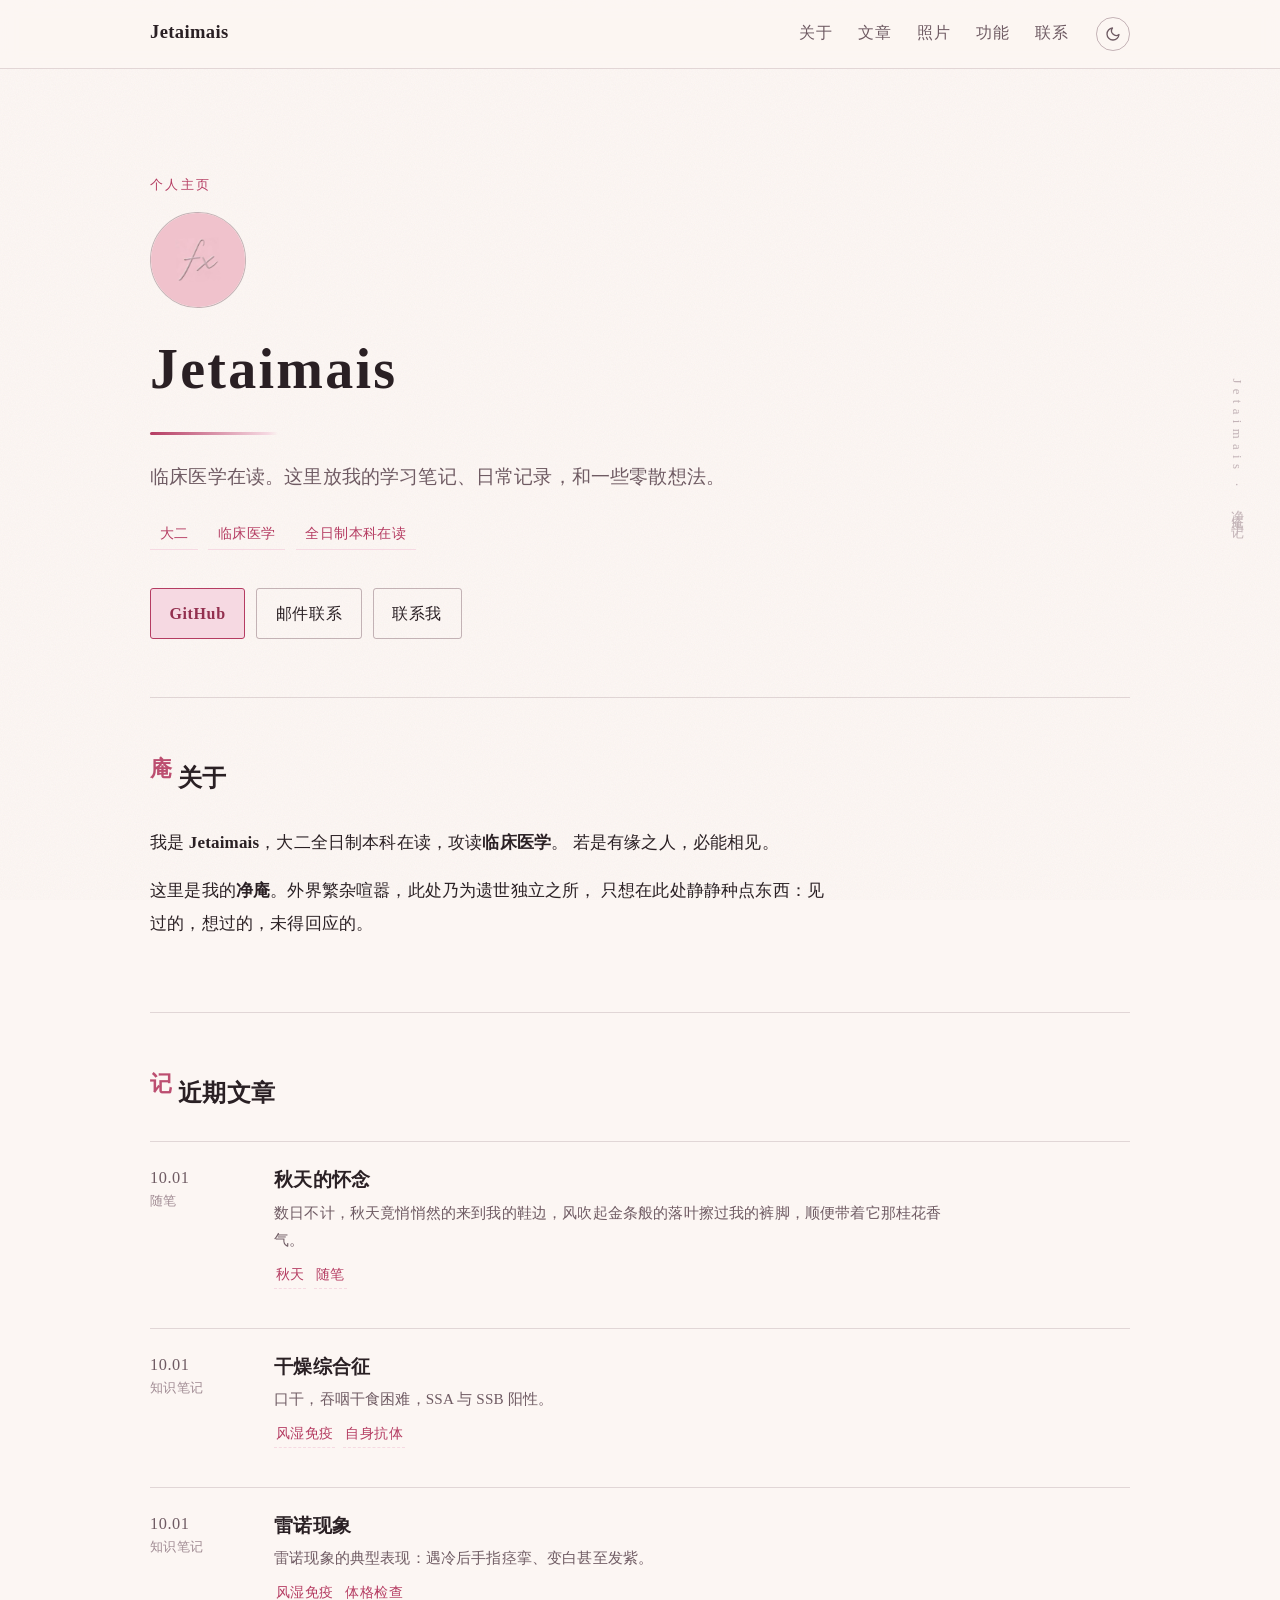
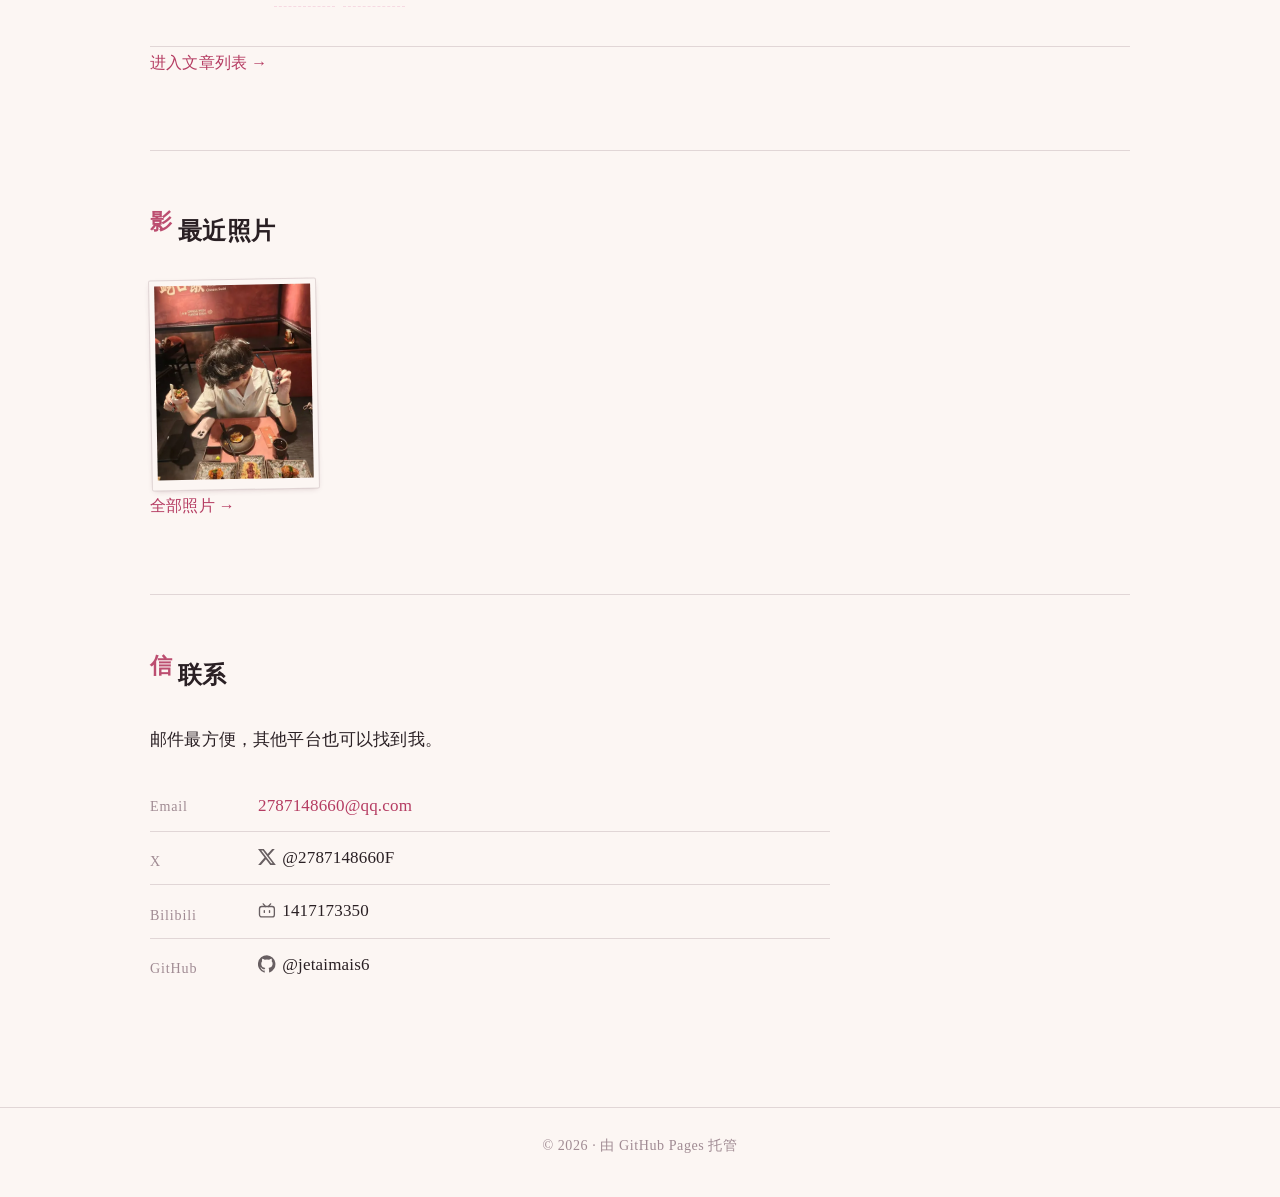
==== commit 7436d415: "重构第3轮：404 换新视觉、首页加最近照片条、深色纸纹可见" ====
--- a/index.html
+++ b/index.html
@@ -183,7 +183,7 @@
       <h2 data-mark="记">近期文章</h2>
 
       <!-- AUTO:CARDS:START -->
-      <!-- 本区域由构建脚本生成，请勿手改；加文章请改 content/*.md -->
+      <!-- 本区域由构建脚本自动生成，请勿手改 -->
       <ul class="card-list">
       <li class="card">
         <p class="meta"><time datetime="2026-10-01" title="2026-10-01">10.01</time><span class="cat">随笔</span></p>
@@ -204,10 +204,28 @@
         <p class="tags-inline"><a class="tag" href="tools/tags/%E9%A3%8E%E6%B9%BF%E5%85%8D%E7%96%AB/">风湿免疫</a><a class="tag" href="tools/tags/%E4%BD%93%E6%A0%BC%E6%A3%80%E6%9F%A5/">体格检查</a></p>
       </li>
       </ul>
-            <p class="more-link"><a href="posts/">进入文章列表 →</a></p>
       <!-- AUTO:CARDS:END -->
-    </section>
-
+      <p class="more-link"><a href="posts/">进入文章列表 →</a></p>
+    </section>
+
+
+    <!-- ============ 最近照片 ============ -->
+    <section id="photos" class="section">
+      <h2 data-mark="影">最近照片</h2>
+
+      <!-- AUTO:PHOTOS:START -->
+      <!-- 本区域由构建脚本自动生成，请勿手改 -->
+      <div class="photo-strip">
+      <figure class="ph ph-mini">
+        <button class="ph-btn" type="button" data-full="photos/full/2026-10-01-sushi.webp" data-alt="2026-10-01-sushi">
+          <img src="photos/thumbs/2026-10-01-sushi.webp" alt="2026-10-01-sushi" loading="lazy" decoding="async">
+        </button>
+
+      </figure>
+      </div>
+      <p class="more-link"><a href="gallery/">全部照片 →</a></p>
+      <!-- AUTO:PHOTOS:END -->
+    </section>
     <!-- ============ 联系 ============ -->
     <section id="contact" class="section">
       <h2 data-mark="信">联系</h2>
@@ -274,5 +292,12 @@
   })();
 </script>
 
+<!-- 照片放大：与图集页共用同一份脚本与对话框 -->
+<dialog class="lightbox" id="lightbox">
+  <button class="lb-close" type="button" aria-label="关闭">×</button>
+  <img class="lb-img" id="lbImg" src="" alt="">
+</dialog>
+<script src="gallery/lightbox.js" defer></script>
+
 </body>
 </html>
--- a/assets/style.css
+++ b/assets/style.css
@@ -42,6 +42,18 @@
   pointer-events: none;
   z-index: 0;
   opacity: .9;
+}
+
+/* 深色模式下白噪点很弱，改用「叠加」让它成为细微的亮斑 */
+@media (prefers-color-scheme: dark) {
+  :root:not([data-theme="light"]) body::before {
+    opacity: .5;
+    mix-blend-mode: screen;
+  }
+}
+:root[data-theme="dark"] body::before {
+  opacity: .5;
+  mix-blend-mode: screen;
 }
 
 body > * { position: relative; z-index: 1; }
@@ -801,6 +813,38 @@
   font-variant-numeric: tabular-nums;
 }
 
+/* ---------- 首页照片条：贴在纸上的一排相纸 ---------- */
+.photo-strip {
+  display: flex;
+  flex-wrap: wrap;
+  gap: clamp(.8rem, 2vw, 1.35rem);
+  margin: var(--space-3) 0 0;
+}
+
+.photo-strip .ph {
+  flex: 0 0 clamp(110px, 18vw, 168px);
+  position: relative;
+}
+/* 轻微错落与各自的倾角，像随手贴上去的 */
+.photo-strip .ph:nth-child(odd) { transform: rotate(-1.1deg); }
+.photo-strip .ph:nth-child(even) { transform: rotate(1.2deg); }
+.photo-strip .ph:nth-child(3n) { transform: translateY(6px) rotate(-.5deg); }
+
+.photo-strip .ph-btn {
+  padding: .34rem .34rem .62rem;   /* 下方留白，做出相纸白边的感觉 */
+  background: var(--paper);
+  box-shadow: 0 2px 6px -3px rgba(90, 40, 58, .28);
+}
+
+.photo-strip .ph figcaption {
+  font-family: var(--font-hand);
+  font-size: var(--fs-note);
+  color: var(--ink-faint);
+  text-align: center;
+  padding-top: .3rem;
+}
+
+/* 点击放大 */
 .lightbox {
   border: 0;
   padding: 0;
--- a/assets/style.css
+++ b/assets/style.css
@@ -42,6 +42,18 @@
   pointer-events: none;
   z-index: 0;
   opacity: .9;
+}
+
+/* 深色模式下白噪点很弱，改用「叠加」让它成为细微的亮斑 */
+@media (prefers-color-scheme: dark) {
+  :root:not([data-theme="light"]) body::before {
+    opacity: .5;
+    mix-blend-mode: screen;
+  }
+}
+:root[data-theme="dark"] body::before {
+  opacity: .5;
+  mix-blend-mode: screen;
 }
 
 body > * { position: relative; z-index: 1; }
@@ -801,6 +813,38 @@
   font-variant-numeric: tabular-nums;
 }
 
+/* ---------- 首页照片条：贴在纸上的一排相纸 ---------- */
+.photo-strip {
+  display: flex;
+  flex-wrap: wrap;
+  gap: clamp(.8rem, 2vw, 1.35rem);
+  margin: var(--space-3) 0 0;
+}
+
+.photo-strip .ph {
+  flex: 0 0 clamp(110px, 18vw, 168px);
+  position: relative;
+}
+/* 轻微错落与各自的倾角，像随手贴上去的 */
+.photo-strip .ph:nth-child(odd) { transform: rotate(-1.1deg); }
+.photo-strip .ph:nth-child(even) { transform: rotate(1.2deg); }
+.photo-strip .ph:nth-child(3n) { transform: translateY(6px) rotate(-.5deg); }
+
+.photo-strip .ph-btn {
+  padding: .34rem .34rem .62rem;   /* 下方留白，做出相纸白边的感觉 */
+  background: var(--paper);
+  box-shadow: 0 2px 6px -3px rgba(90, 40, 58, .28);
+}
+
+.photo-strip .ph figcaption {
+  font-family: var(--font-hand);
+  font-size: var(--fs-note);
+  color: var(--ink-faint);
+  text-align: center;
+  padding-top: .3rem;
+}
+
+/* 点击放大 */
 .lightbox {
   border: 0;
   padding: 0;
